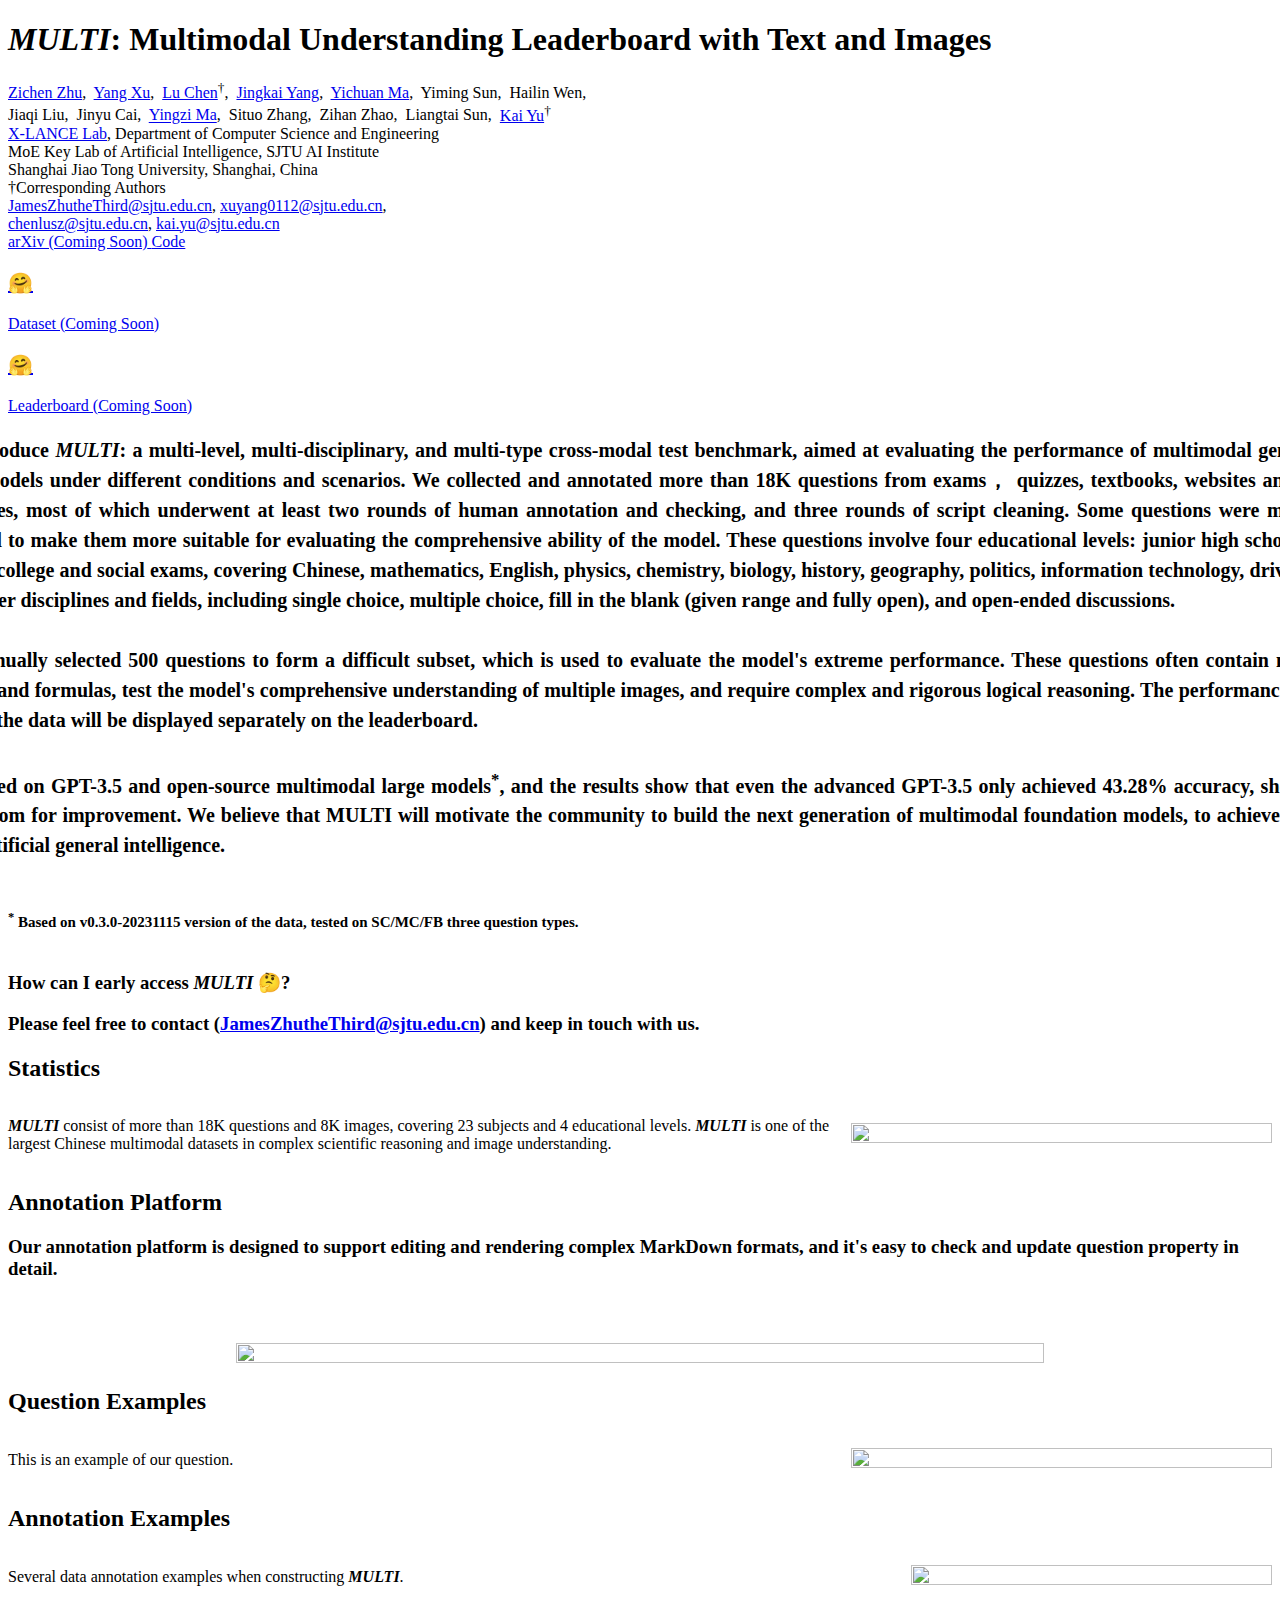
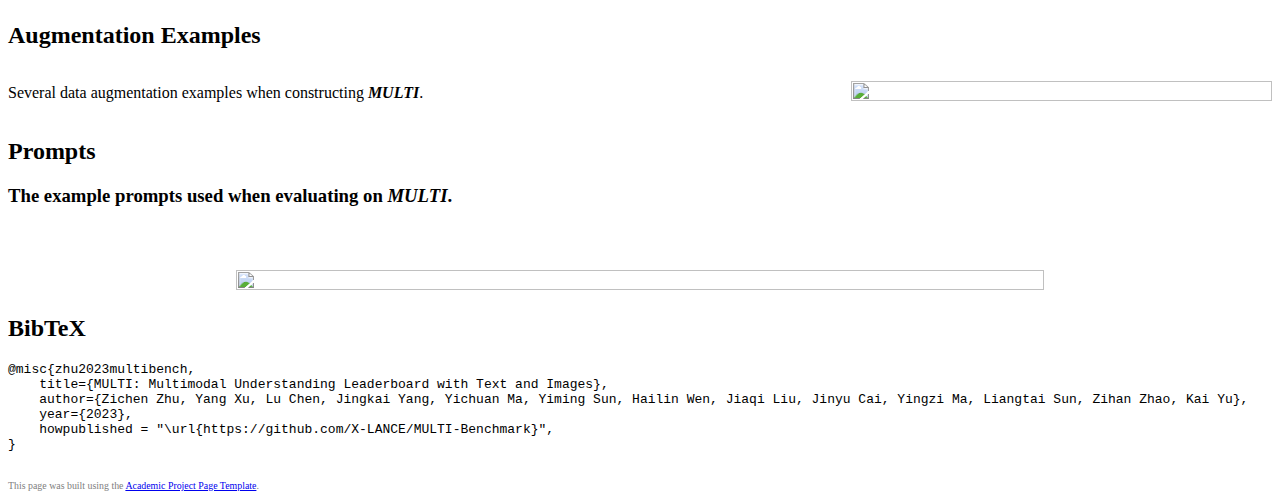
==== docs/index.html @ 5ebcb33d "fix: add table js" ====
<!DOCTYPE html>
<html>

<head>
    <meta charset="utf-8">
    <!-- Meta tags for social media banners, these should be filled in appropriatly as they are your "business card" -->
    <!-- Replace the content tag with appropriate information -->
    <meta name="description" content="DESCRIPTION META TAG">
    <meta property="og:title" content="MULTI-Benchmark" />
    <meta property="og:description" content="MULTI: Multimodal Understanding Leaderboard with Text and Images" />
    <meta property="og:url" content="URL OF THE WEBSITE" />
    <!-- Path to banner image, should be in the path listed below. Optimal dimenssions are 1200X630-->
    <meta property="og:image" content="static/image/your_banner_image.png" />
    <meta property="og:image:width" content="1200" />
    <meta property="og:image:height" content="630" />


    <meta name="twitter:title" content="MULTI-Benchmark">
    <meta name="twitter:description" content="MULTI: Multimodal Understanding Leaderboard with Text and Images">
    <!-- Path to banner image, should be in the path listed below. Optimal dimenssions are 1200X600-->
    <meta name="twitter:image" content="static/images/your_twitter_banner_image.png">
    <meta name="twitter:card" content="summary_large_image">
    <!-- Keywords for your paper to be indexed by-->
    <meta name="keywords" content="KEYWORDS SHOULD BE PLACED HERE">
    <meta name="viewport" content="width=device-width, initial-scale=1">


    <title>MULTI-Benchmark</title>
    <link rel="icon" type="image/x-icon" href="static/images/favicon.ico">
    <link href="https://fonts.googleapis.com/css?family=Google+Sans|Noto+Sans|Castoro" rel="stylesheet">

    <link rel="stylesheet" href="static/css/bulma.min.css">
    <link rel="stylesheet" href="static/css/bulma-carousel.min.css">
    <link rel="stylesheet" href="static/css/bulma-slider.min.css">
    <link rel="stylesheet" href="static/css/fontawesome.all.min.css">
    <link rel="stylesheet" href="https://cdn.jsdelivr.net/gh/jpswalsh/academicons@1/css/academicons.min.css">
    <link rel="stylesheet" href="static/css/index.css">

    <script src="https://ajax.googleapis.com/ajax/libs/jquery/3.5.1/jquery.min.js"></script>
    <script src="https://documentcloud.adobe.com/view-sdk/main.js"></script>
    <script defer src="static/js/fontawesome.all.min.js"></script>
    <script src="static/js/bulma-carousel.min.js"></script>
    <script src="static/js/bulma-slider.min.js"></script>
    <script src="static/js/sort-table.js" defer></script>
    <script src="static/js/index.js"></script>
</head>

<body>

    <!--<link rel="stylesheet" href="https://cdnjs.cloudflare.com/ajax/libs/font-awesome/6.3.0/css/all.min.css">-->

    <section class="hero">
        <div class="hero-body">
            <div class="container is-max-desktop">
                <div class="columns is-centered">
                    <div class="column has-text-centered">
                        <h1 class="title is-1 publication-title"><i><b>MULTI</b></i>: Multimodal Understanding
                            Leaderboard with Text and Images</h1>
                        <div class="is-size-5 publication-authors">
                            <!-- Paper authors -->
                            <!-- Paper authors -->
                            <span class="author-block">
                                <a href="https://github.com/JamesZhutheThird" target="_blank">Zichen
                                    Zhu</a>,&nbsp;</span>
                            <span class="author-block">
                                <a href="https://github.com/void-b583x2-NULL" target="_blank">Yang Xu</a>,&nbsp;</span>
                            <span class="author-block">
                                <a href="https://coai-sjtu.github.io" target="_blank">Lu
                                    Chen</a><sup>†</sup>,&nbsp;</span>
                            <span class="author-block">
                                <a href="https://github.com/Ethereal-O" target="_blank">Jingkai Yang</a>,&nbsp;</span>
                            <span class="author-block">
                                <a href="https://github.com/Entarochuan" target="_blank">Yichuan Ma</a>,&nbsp;</span>
                            <span class="author-block">
                                Yiming Sun,&nbsp;</span>
                            <span class="author-block">
                                Hailin Wen,&nbsp;</span><br>
                            <span class="author-block">
                                Jiaqi Liu,&nbsp;</span>
                            <span class="author-block">
                                Jinyu Cai,&nbsp;</span>
                            <span class="author-block">
                                <a href="https://gray311.github.io" target="_blank">Yingzi Ma</a>,&nbsp;</span>
                            <span class="author-block">
                                Situo Zhang,&nbsp;</span>
                            <span class="author-block">
                                Zihan Zhao,&nbsp;</span>
                            <span class="author-block">
                                Liangtai Sun,&nbsp;</span>
                            <span class="author-block">
                                <a href="https://cs.sjtu.edu.cn/PeopleDetail.aspx?id=76" target="_blank">Kai
                                    Yu</a><sup>†</sup>&nbsp;</span>
                        </div>

                        <div class="is-size-5 publication-authors">
                            <span class="author-block"><a href="https://X-LANCE.sjtu.edu.cn" target="_blank">X-LANCE
                                    Lab</a>, Department of Computer Science and Engineering&nbsp;&nbsp;<br> MoE Key Lab
                                of Artificial Intelligence, SJTU AI Institute <br> Shanghai Jiao Tong University,
                                Shanghai, China </span></br>
                            <span class="author-block">†Corresponding Authors</span><br>
                            <span class="author-block"><a
                                    href="mailto:JamesZhutheThird@sjtu.edu.cn">JamesZhutheThird@sjtu.edu.cn</a>,</span>
                            <span class="author-block"><a
                                    href="mailto:xuyang0112@sjtu.edu.cn">xuyang0112@sjtu.edu.cn</a>,</span></br>
                            <span class="author-block"><a
                                    href="mailto:chenlusz@sjtu.edu.cn">chenlusz@sjtu.edu.cn</a>,</span>
                            <span class="author-block"><a href="mailto:kai.yu@sjtu.edu.cn">kai.yu@sjtu.edu.cn</a></span>

                        </div>


                        <!-- ArXiv abstract Link -->
                        <span class="link-block">
                            <a href="https://OpenDFM.github.io/MULTI-Benchmark/" target="_blank"
                                class="external-link button is-normal is-rounded">
                                <span class="icon">
                                    <i class="ai ai-arxiv"></i>
                                </span>
                                <span>arXiv (Coming Soon)</span>
                            </a>
                        </span>

                        <!-- Github link -->
                        <span class="link-block">
                            <a href="https://github.com/OpenDFM/MULTI-Benchmark" target="_blank"
                                class="external-link button is-normal is-rounded is-dark">
                                <span class="icon">
                                    <i class="fab fa-github"></i>
                                </span>
                                <span>Code</span>
                            </a>
                        </span>


                        <!-- HuggingFace Link -->
                        <span class="link-block">
                            <a href="https://OpenDFM.github.io/MULTI-Benchmark/" target="_blank"
                                class="external-link button is-normal is-rounded">
                                <span class="icon">
                                    <p style="font-size:20px">&#x1F917;</p>
                                </span>
                                <span>Dataset (Coming Soon)</span>
                            </a>
                        </span>

                        <!-- HuggingFace Link -->
                        <span class="link-block">
                            <a href="https://OpenDFM.github.io/MULTI-Benchmark/" target="_blank"
                                class="external-link button is-normal is-rounded">
                                <span class="icon">
                                    <p style="font-size:20px">&#x1F917;</p>
                                </span>
                                <span>Leaderboard (Coming Soon)</span>
                            </a>
                        </span>


                    </div>
                </div>
            </div>
        </div>
        </div>
        </div>
    </section>

    <!-- Paper abstract -->
    <section class="section hero is-small is-light">
        <div class="container is-max-desktop">
            <!--    <div class="columns is-centered has-text-centered">-->
            <!--      <div class="publication-flipped">-->
            <!--        <div class="content has-text-justified">-->
            <!--&lt;!&ndash;            <p style="text-align:center;">&ndash;&gt;-->
            <!--&lt;!&ndash;               <img src="static/images/1_fig1.png"  style="width: 80%; height: 80%"/>&ndash;&gt;-->
            <!--&lt;!&ndash;               <br>&ndash;&gt;-->
            <!--&lt;!&ndash;            </p>&ndash;&gt;-->

            <!--        </div>-->

            <!--      </div>-->
            <!--    </div>-->
            <h3 class="subtitle is-size-3-tablet has-text-left pb-">
                <p
                    style="text-align:justify; line-height:150%; margin-left: -75px; margin-right: -75px; font-size: 20px">
                    We introduce <i><b>MULTI</b></i>: a multi-level, multi-disciplinary, and multi-type cross-modal test
                    benchmark, aimed at
                    evaluating the performance of multimodal generative large models under different conditions and
                    scenarios. We collected and annotated more than 18K questions from exams， quizzes, textbooks,
                    websites and other resources, most
                    of which underwent at least two rounds of human annotation and checking, and three rounds of script
                    cleaning. Some questions were manually adapted to make them more suitable for evaluating the
                    comprehensive ability of the
                    model. These questions involve four educational levels: junior high school, high school, college and
                    social exams, covering Chinese, mathematics, English, physics, chemistry, biology, history,
                    geography, politics,
                    information technology, driving test and other disciplines and fields, including single choice,
                    multiple choice, fill in the blank (given range and fully open), and open-ended discussions.
                    <br><br>We manually selected 500 questions to form a difficult subset, which is used to evaluate the
                    model's extreme performance. These questions often contain multiple images and formulas, test the
                    model's comprehensive
                    understanding of multiple images, and require complex and rigorous logical reasoning. The
                    performance of this part of the data will be displayed separately on the leaderboard.
                    <br><br>We tested on GPT-3.5 and open-source multimodal large models<sup>*</sup>, and the results
                    show that even the advanced GPT-3.5 only achieved 43.28% accuracy, showing a huge room for
                    improvement. We believe that MULTI
                    will motivate the community to build the next generation of multimodal foundation models, to achieve
                    expert-level artificial general intelligence.
                    <br><br>
                <p style="font-size:15px"><sup>*</sup> Based on v0.3.0-20231115 version of the data, tested on SC/MC/FB
                    three question types.</p>
        </div>
        <h3>
    </section>

    <!-- Paper abstract -->
    <section class="section hero is-small">
        <div class="container is-max-desktop">
            <div class="columns is-centered has-text-centered">
                <div class="publication-flipped">
                    <div class="content has-text-justified">
                        <h3 class="subtitle is-size-3-tablet has-text-left pb-5">
                            <p>
                                <br>
                                How can I early access <i><b>MULTI</b></i> 🤔?<br>
                            </p>
                        </h3>
                        <h3 class="subtitle is-size-4-tablet has-text-left pb-5">
                            <p>
                                Please feel free to contact (<a
                                    href="mailto:JamesZhutheThird@sjtu.edu.cn">JamesZhutheThird@sjtu.edu.cn</a>) and
                                keep in touch with us.
                            </p>
                        </h3>
                    </div>
                </div>
            </div>
        </div>
    </section>


    <!-- Image carousel -->
    <section class="hero is-small">
        <div class="hero-body">
            <div class="container">
                <div id="results-carousel" class="carousel results-carousel">

                    <div class="item">
                        <h2
                            class="subtitle is-size-3-tablet has-text-weight-bold has-text-centered has-background-info-light mr-0 pt-3 pb-3">
                            Statistics </h2>
                        <div class="subtitle is-size-4-tablet pr-4 pl-4 pt-3 pb-3">
                            <div style="display: flex; align-items: center;">
                                <div style="flex: 2;">
                                    <p>
                                        <i><b>MULTI</b></i> consist of more than 18K questions and 8K images, covering
                                        23 subjects and 4 educational levels. <i><b>MULTI</b></i> is one of the largest
                                        Chinese multimodal datasets in complex
                                        scientific reasoning and image understanding.
                                    </p>
                                </div>
                                <div style="flex: 1;"><img src="static/images/overview.png"
                                        style="width: 100%; height: 100%" /></div>
                            </div>
                        </div>
                    </div>

                    <div class="item">
                        <h2
                            class="subtitle is-size-3-tablet has-text-weight-bold has-text-centered has-background-info-light mr-0 pt-3 pb-3">
                            Annotation Platform
                        </h2>
                        <h3 class="subtitle is-size-4-tablet has-text-left pr-4 pl-4 pt-3 pb-3">
                            <p>
                                Our annotation platform is designed to support editing and rendering complex MarkDown
                                formats, and it's easy to check and update question property in detail.
                            </p>
                            <p style="text-align:center;">
                                <br><br>
                                <img src="static/images/platform.png" style="width: 80%; height: 100%" />
                            </p>
                        </h3>
                    </div>

                    <!--                <div class="item"><h2 class="subtitle is-size-3-tablet has-text-weight-bold has-text-centered has-background-info-light mr-0 pt-3 pb-3"> Annotation Platform </h2>-->
                    <!--                    <div class="subtitle is-size-4-tablet pr-4 pl-4 pt-3 pb-3">-->
                    <!--                        <div style="display: flex; align-items: center;">-->
                    <!--                            <div style="flex: 2;">-->
                    <!--                                <p>-->
                    <!--                                    Our annotation platform is designed to support editing and rendering complex markdown formats, and it's easy to check and update question property in detail.-->
                    <!--                                </p>-->
                    <!--                            </div>-->
                    <!--                            <div style="flex: 1;"><img src="static/images/platform.png" style="width: 100%; height: 100%"/></div>-->
                    <!--                        </div>-->
                    <!--                    </div>-->
                    <!--                </div>-->

                    <div class="item">
                        <h2
                            class="subtitle is-size-3-tablet has-text-weight-bold has-text-centered has-background-info-light mr-0 pt-3 pb-3">
                            Question Examples </h2>
                        <div class="subtitle is-size-4-tablet pr-4 pl-4 pt-3 pb-3">
                            <div style="display: flex; align-items: center;">
                                <div style="flex: 2;">
                                    <p>
                                        This is an example of our question.
                                    </p>
                                </div>
                                <div style="flex: 1;"><img src="static/images/case_study.png"
                                        style="width: 100%; height: 70%" /></div>
                            </div>
                        </div>
                    </div>

                    <div class="item">
                        <h2
                            class="subtitle is-size-3-tablet has-text-weight-bold has-text-centered has-background-info-light mr-0 pt-3 pb-3">
                            Annotation Examples </h2>
                        <div class="subtitle is-size-4-tablet pr-4 pl-4 pt-3 pb-3">
                            <div style="display: flex; align-items: center;">
                                <div style="flex: 2.5;">
                                    <p>
                                        Several data annotation examples when constructing <i><b>MULTI</b></i>.
                                    </p>
                                </div>
                                <div style="flex: 1;"><img src="static/images/data_anno.png"
                                        style="width: 100%; height: 30%" /></div>
                            </div>
                        </div>
                    </div>

                    <div class="item">
                        <h2
                            class="subtitle is-size-3-tablet has-text-weight-bold has-text-centered has-background-info-light mr-0 pt-3 pb-3">
                            Augmentation Examples </h2>
                        <div class="subtitle is-size-4-tablet pr-4 pl-4 pt-3 pb-3">
                            <div style="display: flex; align-items: center;">
                                <div style="flex: 2;">
                                    <p>
                                        Several data augmentation examples when constructing <i><b>MULTI</b></i>.
                                    </p>
                                </div>
                                <div style="flex: 1;"><img src="static/images/data_aug.png"
                                        style="width: 100%; height: 50%" /></div>
                            </div>
                        </div>
                    </div>


                    <div class="item">
                        <h2
                            class="subtitle is-size-3-tablet has-text-weight-bold has-text-centered has-background-info-light mr-0 pt-3 pb-3">
                            Prompts
                        </h2>
                        <h3 class="subtitle is-size-4-tablet has-text-left pr-4 pl-4 pt-3 pb-3">
                            <p>
                                The example prompts used when evaluating on <i><b>MULTI</b></i>.
                            </p>
                            <p style="text-align:center;">
                                <br><br>
                                <img src="static/images/case_study_wide.png" style="width: 80%; height: 100%" />
                            </p>
                        </h3>
                    </div>

                    <!-- <div class="item">
                        <h2
                            class="subtitle is-size-3-tablet has-text-weight-bold has-text-centered has-background-info-light mr-0 pt-3 pb-3">
                            Prompts
                        </h2>
                        <h3 class="subtitle is-size-4-tablet has-text-left pr-4 pl-4 pt-3 pb-3">
                            <p>
                                The example prompts used when evaluating on <i><b>MULTI</b></i>.
                            </p>
                            <p style="text-align:center;">
                                <br><br>
                                <iframe src="static/images/pdf-images/data_anno.pdf" style="width: 80%; height: 100%" />
                            </p>
                        </h3>
                    </div> -->

                </div>
            </div>
        </div>
    </section>
    <!-- End image carousel -->

    <!--&lt;!&ndash; Start explorer embedding &ndash;&gt;-->
    <!--<section class="hero is-small is-light">-->
    <!--  <div class="hero-body">-->
    <!--    <div class="container">-->
    <!--      &lt;!&ndash; Paper video. &ndash;&gt;-->
    <!--       <h3 class="subtitle is-size-1-tablet has-text-weight-bold has-text-centered pr-4 pl-4 pt-3 pb-3">-->
    <!--            Dataset Viewer-->
    <!--        </h3>-->
    <!--      <div class="columns is-centered has-text-centered">-->
    <!--          <div class="publication-video">-->
    <!--            &lt;!&ndash; <gradio-app src="https://nlphuji-whoops-dataset-viewer.hf.space"></gradio-app> &ndash;&gt;-->
    <!--            <gradio-app src="https://mlfoundations-visit-bench-dataset-viewer.hf.space"></gradio-app>-->
    <!--          </div>-->
    <!--        </div>-->
    <!--      </div>-->
    <!--    </div>-->
    <!--</section>-->
    <!--&lt;!&ndash; End explorer embedding &ndash;&gt;-->


    <!--&lt;!&ndash; Start explorer embedding &ndash;&gt;-->
    <!--<script type="module" src="https://gradio.s3-us-west-2.amazonaws.com/3.35.2/gradio.js"></script>-->
    <!--<section class="hero is-small">-->
    <!--  <div class="hero-body">-->
    <!--    <div class="container">-->
    <!--      &lt;!&ndash; Paper video. &ndash;&gt;-->
    <!--        <h3 class="subtitle is-size-1-tablet has-text-weight-bold has-text-centered pr-4 pl-4 pt-3 pb-3">-->
    <!--            Leaderboard-->
    <!--        </h3>-->
    <!--        <h3 class="subtitle is-size-5-tablet has-text-weight-bold">-->
    <!--            To submit your results to the leaderboard, please add a "predictions" column to <a href="https://huggingface.co/datasets/mlfoundations/VisIT-Bench/blob/main/visit_bench_single_image.csv">this csv</a>, and send to <a href="mailto:yonatanbitton1@gmail.com">this mail</a>.-->
    <!--        </h3>-->
    <!--      <div class="columns is-centered has-text-centered">-->
    <!--          <div class="publication-video">-->
    <!--            &lt;!&ndash; <gradio-app src="https://mkshing-jp-llm-leaderboard.hf.space"></gradio-app> &ndash;&gt;-->
    <!--            <gradio-app src="https://mlfoundations-visit-bench-leaderboard.hf.space"></gradio-app>-->
    <!--          </div>-->
    <!--        </div>-->
    <!--      </div>-->
    <!--    </div>-->
    <!--</section>-->
    <!--&lt;!&ndash; End explorer embedding &ndash;&gt;-->

    <!--<script type="module" src="https://gradio.s3-us-west-2.amazonaws.com/3.16.2/gradio.js"></script>-->
    <!-- Youtube video -->
    <!--<section class="hero is-small is-light">-->
    <!--  <div class="hero-body">-->
    <!--    <div class="container">-->
    <!--      &lt;!&ndash; Paper video. &ndash;&gt;-->
    <!--      <div class="columns is-centered has-text-centered">-->
    <!--          <div class="publication-video">-->
    <!--          <h3 class="subtitle is-size-4-tablet has-text-left">-->
    <!--               <p>-->
    <!--                   q2d's auto-generated dialogs enable query generation models to adapt and improve for specific dialog styles, creating labeled datasets for training and evaluation.-->
    <!--                   <br>T5 model predictions above/below the line show the impact of fine-tuning on MuSiQue dialogs.-->
    <!--               </p>-->
    <!--               <p style="text-align:center;">-->
    <!--                   <br><br>-->
    <!--                   <img src="static/images/q2d_5.png"  style="width: 60%; height: 60%"/>-->
    <!--               </p>-->
    <!--         </h3>-->
    <!--          </div>-->
    <!--        </div>-->

    <!--      </div>-->
    <!--    </div>-->
    <!--</section>-->
    <!-- End youtube video-->

    <!-- Youtube video -->
    <!--<section class="hero is-small">-->
    <!--  <div class="hero-body">-->
    <!--    <div class="container">-->
    <!--      <h3 class="subtitle is-size-4-tablet has-background-info-light has-text-left pr-4 pl-4 pt-3 pb-3">-->
    <!--      We collect <i>normal</i> (synthetic, not weird) and <i>natural</i> (non-synthetic, not weird) images to investigate the main challenge in WHOOPS!. BLIP2 model performs well on <i>non-weird</i> cases but struggles on weird ones, indicating that weirdness is the primary challenge, not synthesis.-->
    <!--      </h3>-->
    <!--      <div class="columns is-centered has-text-centered">-->
    <!--          <div class="publication-video">-->
    <!--            <iframe src="https://nlphuji-wmtis-explorer-identify.hf.space" frameborder="0" width="850" height="450"></iframe>-->
    <!--          </div>-->
    <!--        </div>-->
    <!--      </div>-->
    <!--    </div>-->
    <!--</section>-->


    <!-- Paper poster -->
    <!--<section class="hero is-small is-light">-->
    <!--  <div class="hero-body">-->
    <!--    <div class="container">-->
    <!--      <h2 class="title">Paper</h2>-->
    <!--      <iframe  src="static/pdfs/WHOOPS_paper.pdf" width="100%" height="550">-->
    <!--          </iframe>-->
    <!--        -->
    <!--      </div>-->
    <!--    </div>-->
    <!--  </section>-->
    <!--End paper poster -->

    <!--BibTex citation -->
    <section class="section" id="BibTeX">
        <div class="container is-max-desktop content">
            <h2 class="title">BibTeX</h2>
            <pre><code>@misc{zhu2023multibench,
    title={MULTI: Multimodal Understanding Leaderboard with Text and Images},
    author={Zichen Zhu, Yang Xu, Lu Chen, Jingkai Yang, Yichuan Ma, Yiming Sun, Hailin Wen, Jiaqi Liu, Jinyu Cai, Yingzi Ma, Liangtai Sun, Zihan Zhao, Kai Yu},
    year={2023},
    howpublished = "\url{https://github.com/X-LANCE/MULTI-Benchmark}",
}</code>
    </div>
</section>

<!-- <div class="columns is-centered m-6">
    <div class="column is-full has-text-centered content">
      <h2 class="title is-3" id="leaderboard">Leaderboard</h2>
      <div class="content">
        <table id="table1" class="js-sort-table">
            <tr>
            <td class="js-sort-number"><strong>Reset</strong></td>
            <td class="js-sort-number"><strong>Test Overall</strong></td>
            <td class="js-sort-number"><strong>Validation Overall</strong></td>
            <td class="js-sort-number"><strong>Art & Design</strong></td>
            <td class="js-sort-number"><strong>Business</strong></td>
            <td class="js-sort-number"><strong>Science</strong></td>
            <td class="js-sort-number"><strong>Health & Medicine</strong></td>
            <td class="js-sort-number"><strong>Human & Social Sci.</strong></td>
            <td class="js-sort-number"><strong>Tech & Eng.</strong></td>
            </tr>
            <tr style="background-color: #def9cb;">
                <td style="text-align: left;">
                    <b> GPT-4V </b>
                </td>
                <td> <b>43.7</b> </td>
                <td> <b>42.5</b> </td>
                
                <td> 61.0 </td>
                <td> <b>36.3</b> </td>
                <td> <b>40.9</b> </td>
                <td> <b>46.8</b> </td>
                <td> <b>44.2</b> </td>
                <td> <b>41.5</b> </td>
            </tr>
            <tr style="background-color: #def9cb;">
                <td style="text-align: left;">
                        <b>Qwen-VL-Plus </b>
                </td>
                <td> 36.8 </td>
                <td> 39.5 </td>
                
                <td> 61.5 </td>
                <td> 23.2 </td>
                <td> 32.8 </td>
                <td> 40.5 </td>
                <td> 43.4 </td>
                <td> 33.3 </td>
            </tr>
        </table>
    </div>
  </div>
</div> -->

<!--End BibTex citation -->

<!--      eprint={2308.06595},-->
<!--      archivePrefix={arXiv},-->
<!--      primaryClass={cs.CL}-->
<footer class="footer">
    <div class="container">
        <div class="columns is-centered">
            <div class="column is-8">
                <div class="content">

                    <p style="color:gray;font-size:9.9px;">
                        This page was built using the <a href="https://github.com/eliahuhorwitz/Academic-project-page-template" target="_blank">Academic Project Page Template</a>.
                    </p>
                </div>
            </div>
        </div>
    </div>
</footer>

<!-- Statcounter tracking code -->

<!-- You can add a tracker to track page visits by creating an account at statcounter.com -->

<!-- End of Statcounter Code -->
</body>
</html>
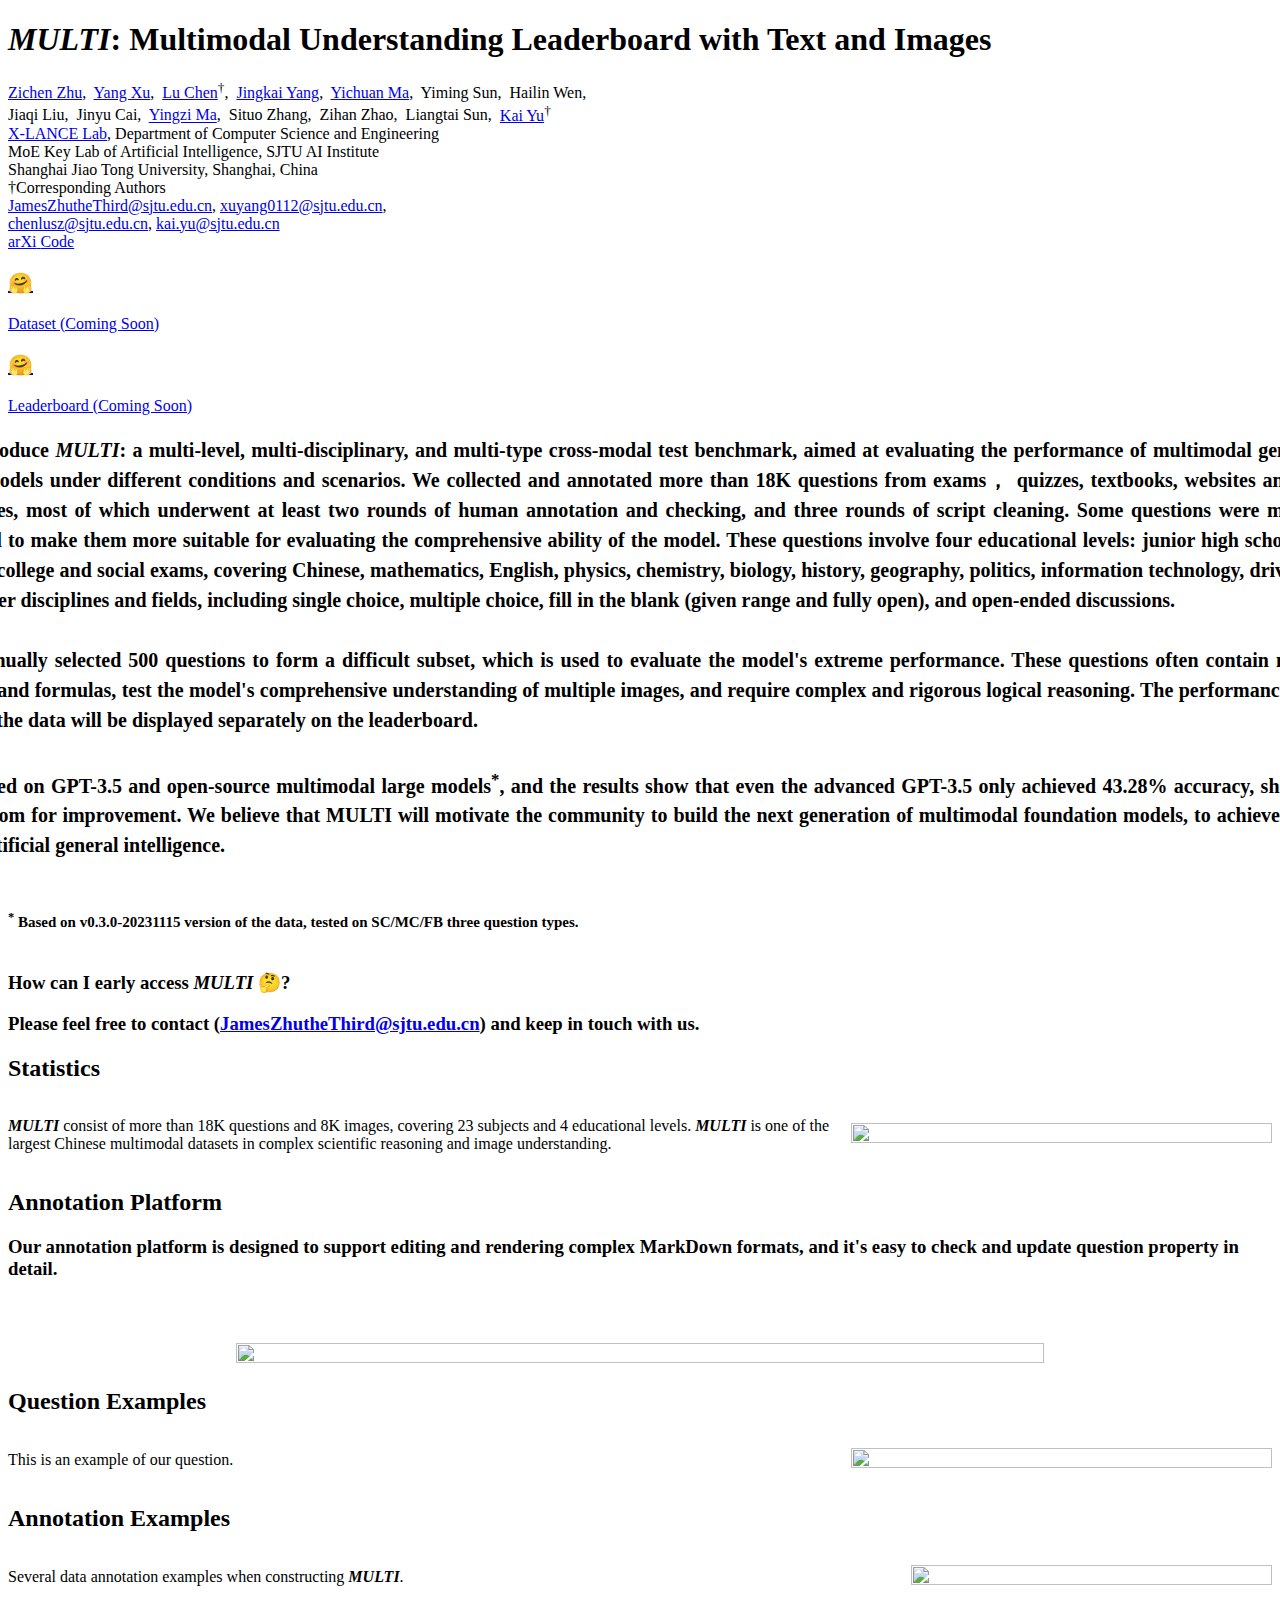
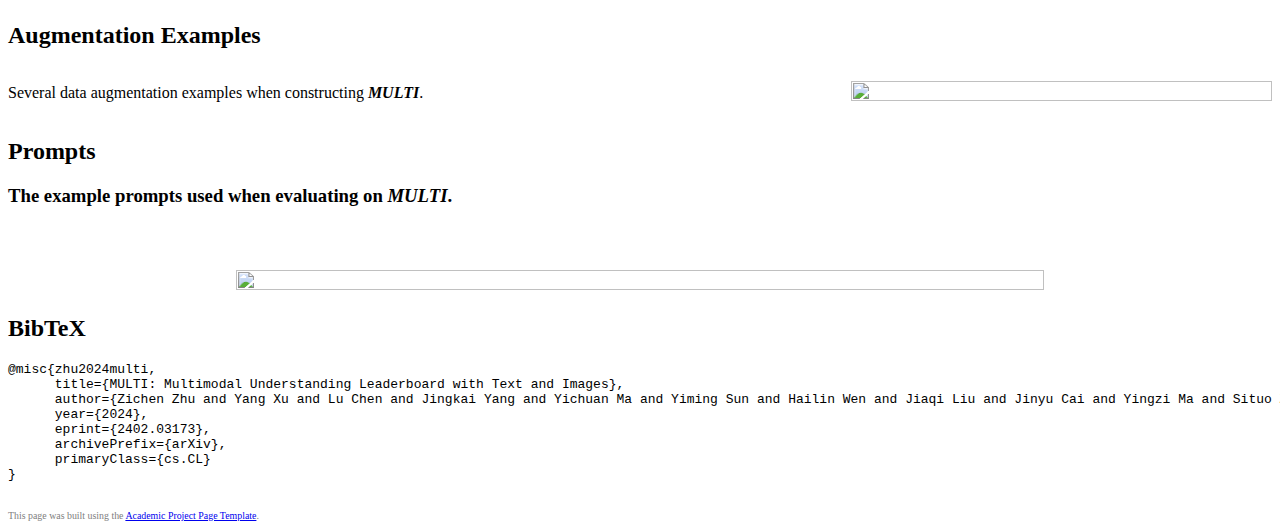
==== commit a7a3942a: "update arxiv link" ====
--- a/docs/index.html
+++ b/docs/index.html
@@ -1,18 +1,17 @@
 <!DOCTYPE html>
 <html>
-
 <head>
     <meta charset="utf-8">
     <!-- Meta tags for social media banners, these should be filled in appropriatly as they are your "business card" -->
     <!-- Replace the content tag with appropriate information -->
     <meta name="description" content="DESCRIPTION META TAG">
-    <meta property="og:title" content="MULTI-Benchmark" />
-    <meta property="og:description" content="MULTI: Multimodal Understanding Leaderboard with Text and Images" />
-    <meta property="og:url" content="URL OF THE WEBSITE" />
+    <meta property="og:title" content="MULTI-Benchmark"/>
+    <meta property="og:description" content="MULTI: Multimodal Understanding Leaderboard with Text and Images"/>
+    <meta property="og:url" content="URL OF THE WEBSITE"/>
     <!-- Path to banner image, should be in the path listed below. Optimal dimenssions are 1200X630-->
-    <meta property="og:image" content="static/image/your_banner_image.png" />
-    <meta property="og:image:width" content="1200" />
-    <meta property="og:image:height" content="630" />
+    <meta property="og:image" content="static/image/your_banner_image.png"/>
+    <meta property="og:image:width" content="1200"/>
+    <meta property="og:image:height" content="630"/>
 
 
     <meta name="twitter:title" content="MULTI-Benchmark">
@@ -27,13 +26,15 @@
 
     <title>MULTI-Benchmark</title>
     <link rel="icon" type="image/x-icon" href="static/images/favicon.ico">
-    <link href="https://fonts.googleapis.com/css?family=Google+Sans|Noto+Sans|Castoro" rel="stylesheet">
+    <link href="https://fonts.googleapis.com/css?family=Google+Sans|Noto+Sans|Castoro"
+          rel="stylesheet">
 
     <link rel="stylesheet" href="static/css/bulma.min.css">
     <link rel="stylesheet" href="static/css/bulma-carousel.min.css">
     <link rel="stylesheet" href="static/css/bulma-slider.min.css">
     <link rel="stylesheet" href="static/css/fontawesome.all.min.css">
-    <link rel="stylesheet" href="https://cdn.jsdelivr.net/gh/jpswalsh/academicons@1/css/academicons.min.css">
+    <link rel="stylesheet"
+          href="https://cdn.jsdelivr.net/gh/jpswalsh/academicons@1/css/academicons.min.css">
     <link rel="stylesheet" href="static/css/index.css">
 
     <script src="https://ajax.googleapis.com/ajax/libs/jquery/3.5.1/jquery.min.js"></script>
@@ -41,509 +42,389 @@
     <script defer src="static/js/fontawesome.all.min.js"></script>
     <script src="static/js/bulma-carousel.min.js"></script>
     <script src="static/js/bulma-slider.min.js"></script>
-    <script src="static/js/sort-table.js" defer></script>
     <script src="static/js/index.js"></script>
 </head>
-
 <body>
 
-    <!--<link rel="stylesheet" href="https://cdnjs.cloudflare.com/ajax/libs/font-awesome/6.3.0/css/all.min.css">-->
-
-    <section class="hero">
-        <div class="hero-body">
-            <div class="container is-max-desktop">
-                <div class="columns is-centered">
-                    <div class="column has-text-centered">
-                        <h1 class="title is-1 publication-title"><i><b>MULTI</b></i>: Multimodal Understanding
-                            Leaderboard with Text and Images</h1>
-                        <div class="is-size-5 publication-authors">
-                            <!-- Paper authors -->
-                            <!-- Paper authors -->
-                            <span class="author-block">
-                                <a href="https://github.com/JamesZhutheThird" target="_blank">Zichen
-                                    Zhu</a>,&nbsp;</span>
-                            <span class="author-block">
-                                <a href="https://github.com/void-b583x2-NULL" target="_blank">Yang Xu</a>,&nbsp;</span>
-                            <span class="author-block">
-                                <a href="https://coai-sjtu.github.io" target="_blank">Lu
-                                    Chen</a><sup>†</sup>,&nbsp;</span>
-                            <span class="author-block">
-                                <a href="https://github.com/Ethereal-O" target="_blank">Jingkai Yang</a>,&nbsp;</span>
-                            <span class="author-block">
-                                <a href="https://github.com/Entarochuan" target="_blank">Yichuan Ma</a>,&nbsp;</span>
-                            <span class="author-block">
-                                Yiming Sun,&nbsp;</span>
-                            <span class="author-block">
-                                Hailin Wen,&nbsp;</span><br>
-                            <span class="author-block">
-                                Jiaqi Liu,&nbsp;</span>
-                            <span class="author-block">
-                                Jinyu Cai,&nbsp;</span>
-                            <span class="author-block">
-                                <a href="https://gray311.github.io" target="_blank">Yingzi Ma</a>,&nbsp;</span>
-                            <span class="author-block">
-                                Situo Zhang,&nbsp;</span>
-                            <span class="author-block">
-                                Zihan Zhao,&nbsp;</span>
-                            <span class="author-block">
-                                Liangtai Sun,&nbsp;</span>
-                            <span class="author-block">
-                                <a href="https://cs.sjtu.edu.cn/PeopleDetail.aspx?id=76" target="_blank">Kai
-                                    Yu</a><sup>†</sup>&nbsp;</span>
-                        </div>
-
-                        <div class="is-size-5 publication-authors">
-                            <span class="author-block"><a href="https://X-LANCE.sjtu.edu.cn" target="_blank">X-LANCE
-                                    Lab</a>, Department of Computer Science and Engineering&nbsp;&nbsp;<br> MoE Key Lab
-                                of Artificial Intelligence, SJTU AI Institute <br> Shanghai Jiao Tong University,
-                                Shanghai, China </span></br>
-                            <span class="author-block">†Corresponding Authors</span><br>
-                            <span class="author-block"><a
-                                    href="mailto:JamesZhutheThird@sjtu.edu.cn">JamesZhutheThird@sjtu.edu.cn</a>,</span>
-                            <span class="author-block"><a
-                                    href="mailto:xuyang0112@sjtu.edu.cn">xuyang0112@sjtu.edu.cn</a>,</span></br>
-                            <span class="author-block"><a
-                                    href="mailto:chenlusz@sjtu.edu.cn">chenlusz@sjtu.edu.cn</a>,</span>
-                            <span class="author-block"><a href="mailto:kai.yu@sjtu.edu.cn">kai.yu@sjtu.edu.cn</a></span>
-
-                        </div>
-
-
-                        <!-- ArXiv abstract Link -->
-                        <span class="link-block">
-                            <a href="https://OpenDFM.github.io/MULTI-Benchmark/" target="_blank"
-                                class="external-link button is-normal is-rounded">
-                                <span class="icon">
-                                    <i class="ai ai-arxiv"></i>
-                                </span>
-                                <span>arXiv (Coming Soon)</span>
-                            </a>
-                        </span>
-
-                        <!-- Github link -->
-                        <span class="link-block">
-                            <a href="https://github.com/OpenDFM/MULTI-Benchmark" target="_blank"
-                                class="external-link button is-normal is-rounded is-dark">
-                                <span class="icon">
-                                    <i class="fab fa-github"></i>
-                                </span>
-                                <span>Code</span>
-                            </a>
-                        </span>
-
-
-                        <!-- HuggingFace Link -->
-                        <span class="link-block">
-                            <a href="https://OpenDFM.github.io/MULTI-Benchmark/" target="_blank"
-                                class="external-link button is-normal is-rounded">
-                                <span class="icon">
-                                    <p style="font-size:20px">&#x1F917;</p>
-                                </span>
-                                <span>Dataset (Coming Soon)</span>
-                            </a>
-                        </span>
-
-                        <!-- HuggingFace Link -->
-                        <span class="link-block">
-                            <a href="https://OpenDFM.github.io/MULTI-Benchmark/" target="_blank"
-                                class="external-link button is-normal is-rounded">
-                                <span class="icon">
-                                    <p style="font-size:20px">&#x1F917;</p>
-                                </span>
-                                <span>Leaderboard (Coming Soon)</span>
-                            </a>
-                        </span>
-
-
-                    </div>
+<!--<link rel="stylesheet" href="https://cdnjs.cloudflare.com/ajax/libs/font-awesome/6.3.0/css/all.min.css">-->
+
+<section class="hero">
+    <div class="hero-body">
+        <div class="container is-max-desktop">
+            <div class="columns is-centered">
+                <div class="column has-text-centered">
+                    <h1 class="title is-1 publication-title"><i><b>MULTI</b></i>: Multimodal Understanding Leaderboard with Text and Images</h1>
+                    <div class="is-size-5 publication-authors">
+                        <!-- Paper authors -->
+                        <!-- Paper authors -->
+                        <span class="author-block">
+                    <a href="https://github.com/JamesZhutheThird" target="_blank">Zichen Zhu</a>,&nbsp;</span>
+                        <span class="author-block">
+                  <a href="https://github.com/void-b583x2-NULL" target="_blank">Yang Xu</a>,&nbsp;</span>
+                        <span class="author-block">
+                  <a href="https://coai-sjtu.github.io" target="_blank">Lu Chen</a><sup>†</sup>,&nbsp;</span>
+                        <span class="author-block">
+                  <a href="https://github.com/Ethereal-O" target="_blank">Jingkai Yang</a>,&nbsp;</span>
+                        <span class="author-block">
+                  <a href="https://github.com/Entarochuan" target="_blank">Yichuan Ma</a>,&nbsp;</span>
+                        <span class="author-block">
+                  Yiming Sun,&nbsp;</span>
+                        <span class="author-block">
+                  Hailin Wen,&nbsp;</span><br>
+                        <span class="author-block">
+                  Jiaqi Liu,&nbsp;</span>
+                        <span class="author-block">
+                  Jinyu Cai,&nbsp;</span>
+                        <span class="author-block">
+                  <a href="https://gray311.github.io" target="_blank">Yingzi Ma</a>,&nbsp;</span>
+                        <span class="author-block">
+                  Situo Zhang,&nbsp;</span>
+                        <span class="author-block">
+                  Zihan Zhao,&nbsp;</span>
+                        <span class="author-block">
+                  Liangtai Sun,&nbsp;</span>
+                        <span class="author-block">
+                  <a href="https://cs.sjtu.edu.cn/PeopleDetail.aspx?id=76" target="_blank">Kai Yu</a><sup>†</sup>&nbsp;</span>
+                    </div>
+
+                    <div class="is-size-5 publication-authors">
+                        <span class="author-block"><a href="https://X-LANCE.sjtu.edu.cn" target="_blank">X-LANCE Lab</a>, Department of Computer Science and Engineering&nbsp;&nbsp;<br> MoE Key Lab of Artificial Intelligence, SJTU AI Institute <br> Shanghai Jiao Tong University, Shanghai, China </span></br>
+                        <span class="author-block">†Corresponding Authors</span><br>
+                        <span class="author-block"><a href="mailto:JamesZhutheThird@sjtu.edu.cn">JamesZhutheThird@sjtu.edu.cn</a>,</span>
+                        <span class="author-block"><a href="mailto:xuyang0112@sjtu.edu.cn">xuyang0112@sjtu.edu.cn</a>,</span></br>
+                        <span class="author-block"><a href="mailto:chenlusz@sjtu.edu.cn">chenlusz@sjtu.edu.cn</a>,</span>
+                        <span class="author-block"><a href="mailto:kai.yu@sjtu.edu.cn">kai.yu@sjtu.edu.cn</a></span>
+
+                    </div>
+
+
+                    <!-- ArXiv abstract Link -->
+                    <span class="link-block">
+                  <a href="https://arxiv.org/abs/2402.03173" target="_blank" class="external-link button is-normal is-rounded  is-dark">
+                  <span class="icon">
+                    <i class="ai ai-arxiv"></i>
+                  </span>
+                  <span>arXi</span>
+                </a>
+              </span>
+
+                    <!-- Github link -->
+                    <span class="link-block">
+                    <a href="https://github.com/OpenDFM/MULTI-Benchmark" target="_blank" class="external-link button is-normal is-rounded is-dark">
+                    <span class="icon">
+                      <i class="fab fa-github"></i>
+                    </span>
+                    <span>Code</span>
+                  </a>
+                </span>
+
+
+                    <!-- HuggingFace Link -->
+                    <span class="link-block">
+                  <a href="https://OpenDFM.github.io/MULTI-Benchmark/" target="_blank" class="external-link button is-normal is-rounded">
+                  <span class="icon">
+                    <p style="font-size:20px">&#x1F917;</p>
+                  </span>
+                  <span>Dataset (Coming Soon)</span>
+                </a>
+              </span>
+
+                    <!-- HuggingFace Link -->
+                    <span class="link-block">
+                  <a href="https://OpenDFM.github.io/MULTI-Benchmark/" target="_blank" class="external-link button is-normal is-rounded">
+                  <span class="icon">
+                    <p style="font-size:20px">&#x1F917;</p>
+                  </span>
+                  <span>Leaderboard (Coming Soon)</span>
+                </a>
+              </span>
+
+
                 </div>
             </div>
         </div>
-        </div>
-        </div>
-    </section>
-
-    <!-- Paper abstract -->
-    <section class="section hero is-small is-light">
-        <div class="container is-max-desktop">
-            <!--    <div class="columns is-centered has-text-centered">-->
-            <!--      <div class="publication-flipped">-->
-            <!--        <div class="content has-text-justified">-->
-            <!--&lt;!&ndash;            <p style="text-align:center;">&ndash;&gt;-->
-            <!--&lt;!&ndash;               <img src="static/images/1_fig1.png"  style="width: 80%; height: 80%"/>&ndash;&gt;-->
-            <!--&lt;!&ndash;               <br>&ndash;&gt;-->
-            <!--&lt;!&ndash;            </p>&ndash;&gt;-->
-
-            <!--        </div>-->
-
-            <!--      </div>-->
-            <!--    </div>-->
-            <h3 class="subtitle is-size-3-tablet has-text-left pb-">
-                <p
-                    style="text-align:justify; line-height:150%; margin-left: -75px; margin-right: -75px; font-size: 20px">
-                    We introduce <i><b>MULTI</b></i>: a multi-level, multi-disciplinary, and multi-type cross-modal test
-                    benchmark, aimed at
-                    evaluating the performance of multimodal generative large models under different conditions and
-                    scenarios. We collected and annotated more than 18K questions from exams， quizzes, textbooks,
-                    websites and other resources, most
-                    of which underwent at least two rounds of human annotation and checking, and three rounds of script
-                    cleaning. Some questions were manually adapted to make them more suitable for evaluating the
-                    comprehensive ability of the
-                    model. These questions involve four educational levels: junior high school, high school, college and
-                    social exams, covering Chinese, mathematics, English, physics, chemistry, biology, history,
-                    geography, politics,
-                    information technology, driving test and other disciplines and fields, including single choice,
-                    multiple choice, fill in the blank (given range and fully open), and open-ended discussions.
-                    <br><br>We manually selected 500 questions to form a difficult subset, which is used to evaluate the
-                    model's extreme performance. These questions often contain multiple images and formulas, test the
-                    model's comprehensive
-                    understanding of multiple images, and require complex and rigorous logical reasoning. The
-                    performance of this part of the data will be displayed separately on the leaderboard.
-                    <br><br>We tested on GPT-3.5 and open-source multimodal large models<sup>*</sup>, and the results
-                    show that even the advanced GPT-3.5 only achieved 43.28% accuracy, showing a huge room for
-                    improvement. We believe that MULTI
-                    will motivate the community to build the next generation of multimodal foundation models, to achieve
-                    expert-level artificial general intelligence.
-                    <br><br>
-                <p style="font-size:15px"><sup>*</sup> Based on v0.3.0-20231115 version of the data, tested on SC/MC/FB
-                    three question types.</p>
-        </div>
-        <h3>
-    </section>
-
-    <!-- Paper abstract -->
-    <section class="section hero is-small">
-        <div class="container is-max-desktop">
-            <div class="columns is-centered has-text-centered">
-                <div class="publication-flipped">
-                    <div class="content has-text-justified">
-                        <h3 class="subtitle is-size-3-tablet has-text-left pb-5">
-                            <p>
-                                <br>
-                                How can I early access <i><b>MULTI</b></i> 🤔?<br>
-                            </p>
-                        </h3>
-                        <h3 class="subtitle is-size-4-tablet has-text-left pb-5">
-                            <p>
-                                Please feel free to contact (<a
-                                    href="mailto:JamesZhutheThird@sjtu.edu.cn">JamesZhutheThird@sjtu.edu.cn</a>) and
-                                keep in touch with us.
-                            </p>
-                        </h3>
-                    </div>
+    </div>
+    </div>
+    </div>
+</section>
+
+<!-- Paper abstract -->
+<section class="section hero is-small is-light">
+    <div class="container is-max-desktop">
+        <!--    <div class="columns is-centered has-text-centered">-->
+        <!--      <div class="publication-flipped">-->
+        <!--        <div class="content has-text-justified">-->
+        <!--&lt;!&ndash;            <p style="text-align:center;">&ndash;&gt;-->
+        <!--&lt;!&ndash;               <img src="static/images/1_fig1.png"  style="width: 80%; height: 80%"/>&ndash;&gt;-->
+        <!--&lt;!&ndash;               <br>&ndash;&gt;-->
+        <!--&lt;!&ndash;            </p>&ndash;&gt;-->
+
+        <!--        </div>-->
+
+        <!--      </div>-->
+        <!--    </div>-->
+        <h3 class="subtitle is-size-3-tablet has-text-left pb-">
+            <p style="text-align:justify; line-height:150%; margin-left: -75px; margin-right: -75px; font-size: 20px">We introduce <i><b>MULTI</b></i>: a multi-level, multi-disciplinary, and multi-type cross-modal test benchmark, aimed at
+                evaluating the performance of multimodal generative large models under different conditions and scenarios. We collected and annotated more than 18K questions from exams， quizzes, textbooks, websites and other resources, most
+                of which underwent at least two rounds of human annotation and checking, and three rounds of script cleaning. Some questions were manually adapted to make them more suitable for evaluating the comprehensive ability of the
+                model. These questions involve four educational levels: junior high school, high school, college and social exams, covering Chinese, mathematics, English, physics, chemistry, biology, history, geography, politics,
+                information technology, driving test and other disciplines and fields, including single choice, multiple choice, fill in the blank (given range and fully open), and open-ended discussions.
+                <br><br>We manually selected 500 questions to form a difficult subset, which is used to evaluate the model's extreme performance. These questions often contain multiple images and formulas, test the model's comprehensive
+                understanding of multiple images, and require complex and rigorous logical reasoning. The performance of this part of the data will be displayed separately on the leaderboard.
+                <br><br>We tested on GPT-3.5 and open-source multimodal large models<sup>*</sup>, and the results show that even the advanced GPT-3.5 only achieved 43.28% accuracy, showing a huge room for improvement. We believe that MULTI
+                will motivate the community to build the next generation of multimodal foundation models, to achieve expert-level artificial general intelligence.
+                <br><br>
+            <p style="font-size:15px"><sup>*</sup> Based on v0.3.0-20231115 version of the data, tested on SC/MC/FB three question types.</p>
+    </div>
+    <h3>
+</section>
+
+<!-- Paper abstract -->
+<section class="section hero is-small">
+    <div class="container is-max-desktop">
+        <div class="columns is-centered has-text-centered">
+            <div class="publication-flipped">
+                <div class="content has-text-justified">
+                    <h3 class="subtitle is-size-3-tablet has-text-left pb-5">
+                        <p>
+                            <br>
+                            How can I early access <i><b>MULTI</b></i> 🤔?<br>
+                        </p>
+                    </h3>
+                    <h3 class="subtitle is-size-4-tablet has-text-left pb-5">
+                        <p>
+                            Please feel free to contact (<a href="mailto:JamesZhutheThird@sjtu.edu.cn">JamesZhutheThird@sjtu.edu.cn</a>) and keep in touch with us.
+                        </p>
+                    </h3>
                 </div>
             </div>
         </div>
-    </section>
-
-
-    <!-- Image carousel -->
-    <section class="hero is-small">
-        <div class="hero-body">
-            <div class="container">
-                <div id="results-carousel" class="carousel results-carousel">
-
-                    <div class="item">
-                        <h2
-                            class="subtitle is-size-3-tablet has-text-weight-bold has-text-centered has-background-info-light mr-0 pt-3 pb-3">
-                            Statistics </h2>
-                        <div class="subtitle is-size-4-tablet pr-4 pl-4 pt-3 pb-3">
-                            <div style="display: flex; align-items: center;">
-                                <div style="flex: 2;">
-                                    <p>
-                                        <i><b>MULTI</b></i> consist of more than 18K questions and 8K images, covering
-                                        23 subjects and 4 educational levels. <i><b>MULTI</b></i> is one of the largest
-                                        Chinese multimodal datasets in complex
-                                        scientific reasoning and image understanding.
-                                    </p>
-                                </div>
-                                <div style="flex: 1;"><img src="static/images/overview.png"
-                                        style="width: 100%; height: 100%" /></div>
+    </div>
+</section>
+
+
+<!-- Image carousel -->
+<section class="hero is-small">
+    <div class="hero-body">
+        <div class="container">
+            <div id="results-carousel" class="carousel results-carousel">
+
+                <div class="item"><h2 class="subtitle is-size-3-tablet has-text-weight-bold has-text-centered has-background-info-light mr-0 pt-3 pb-3"> Statistics </h2>
+                    <div class="subtitle is-size-4-tablet pr-4 pl-4 pt-3 pb-3">
+                        <div style="display: flex; align-items: center;">
+                            <div style="flex: 2;">
+                                <p>
+                                    <i><b>MULTI</b></i> consist of more than 18K questions and 8K images, covering 23 subjects and 4 educational levels. <i><b>MULTI</b></i> is one of the largest Chinese multimodal datasets in complex
+                                    scientific reasoning and image understanding.
+                                </p>
                             </div>
+                            <div style="flex: 1;"><img src="static/images/overview.png" style="width: 100%; height: 100%"/></div>
                         </div>
                     </div>
-
-                    <div class="item">
-                        <h2
-                            class="subtitle is-size-3-tablet has-text-weight-bold has-text-centered has-background-info-light mr-0 pt-3 pb-3">
-                            Annotation Platform
-                        </h2>
-                        <h3 class="subtitle is-size-4-tablet has-text-left pr-4 pl-4 pt-3 pb-3">
-                            <p>
-                                Our annotation platform is designed to support editing and rendering complex MarkDown
-                                formats, and it's easy to check and update question property in detail.
-                            </p>
-                            <p style="text-align:center;">
-                                <br><br>
-                                <img src="static/images/platform.png" style="width: 80%; height: 100%" />
-                            </p>
-                        </h3>
-                    </div>
-
-                    <!--                <div class="item"><h2 class="subtitle is-size-3-tablet has-text-weight-bold has-text-centered has-background-info-light mr-0 pt-3 pb-3"> Annotation Platform </h2>-->
-                    <!--                    <div class="subtitle is-size-4-tablet pr-4 pl-4 pt-3 pb-3">-->
-                    <!--                        <div style="display: flex; align-items: center;">-->
-                    <!--                            <div style="flex: 2;">-->
-                    <!--                                <p>-->
-                    <!--                                    Our annotation platform is designed to support editing and rendering complex markdown formats, and it's easy to check and update question property in detail.-->
-                    <!--                                </p>-->
-                    <!--                            </div>-->
-                    <!--                            <div style="flex: 1;"><img src="static/images/platform.png" style="width: 100%; height: 100%"/></div>-->
-                    <!--                        </div>-->
-                    <!--                    </div>-->
-                    <!--                </div>-->
-
-                    <div class="item">
-                        <h2
-                            class="subtitle is-size-3-tablet has-text-weight-bold has-text-centered has-background-info-light mr-0 pt-3 pb-3">
-                            Question Examples </h2>
-                        <div class="subtitle is-size-4-tablet pr-4 pl-4 pt-3 pb-3">
-                            <div style="display: flex; align-items: center;">
-                                <div style="flex: 2;">
-                                    <p>
-                                        This is an example of our question.
-                                    </p>
-                                </div>
-                                <div style="flex: 1;"><img src="static/images/case_study.png"
-                                        style="width: 100%; height: 70%" /></div>
+                </div>
+
+                <div class="item">
+                    <h2 class="subtitle is-size-3-tablet has-text-weight-bold has-text-centered has-background-info-light mr-0 pt-3 pb-3">
+                        Annotation Platform
+                    </h2>
+                    <h3 class="subtitle is-size-4-tablet has-text-left pr-4 pl-4 pt-3 pb-3">
+                        <p>
+                            Our annotation platform is designed to support editing and rendering complex MarkDown formats, and it's easy to check and update question property in detail.
+                        </p>
+                        <p style="text-align:center;">
+                            <br><br>
+                            <img src="static/images/platform.png" style="width: 80%; height: 100%"/>
+                        </p>
+                    </h3>
+                </div>
+
+                <!--                <div class="item"><h2 class="subtitle is-size-3-tablet has-text-weight-bold has-text-centered has-background-info-light mr-0 pt-3 pb-3"> Annotation Platform </h2>-->
+                <!--                    <div class="subtitle is-size-4-tablet pr-4 pl-4 pt-3 pb-3">-->
+                <!--                        <div style="display: flex; align-items: center;">-->
+                <!--                            <div style="flex: 2;">-->
+                <!--                                <p>-->
+                <!--                                    Our annotation platform is designed to support editing and rendering complex markdown formats, and it's easy to check and update question property in detail.-->
+                <!--                                </p>-->
+                <!--                            </div>-->
+                <!--                            <div style="flex: 1;"><img src="static/images/platform.png" style="width: 100%; height: 100%"/></div>-->
+                <!--                        </div>-->
+                <!--                    </div>-->
+                <!--                </div>-->
+
+                <div class="item"><h2 class="subtitle is-size-3-tablet has-text-weight-bold has-text-centered has-background-info-light mr-0 pt-3 pb-3"> Question Examples </h2>
+                    <div class="subtitle is-size-4-tablet pr-4 pl-4 pt-3 pb-3">
+                        <div style="display: flex; align-items: center;">
+                            <div style="flex: 2;">
+                                <p>
+                                    This is an example of our question.
+                                </p>
                             </div>
+                            <div style="flex: 1;"><img src="static/images/case_study.png" style="width: 100%; height: 70%"/></div>
                         </div>
                     </div>
-
-                    <div class="item">
-                        <h2
-                            class="subtitle is-size-3-tablet has-text-weight-bold has-text-centered has-background-info-light mr-0 pt-3 pb-3">
-                            Annotation Examples </h2>
-                        <div class="subtitle is-size-4-tablet pr-4 pl-4 pt-3 pb-3">
-                            <div style="display: flex; align-items: center;">
-                                <div style="flex: 2.5;">
-                                    <p>
-                                        Several data annotation examples when constructing <i><b>MULTI</b></i>.
-                                    </p>
-                                </div>
-                                <div style="flex: 1;"><img src="static/images/data_anno.png"
-                                        style="width: 100%; height: 30%" /></div>
+                </div>
+
+                <div class="item"><h2 class="subtitle is-size-3-tablet has-text-weight-bold has-text-centered has-background-info-light mr-0 pt-3 pb-3"> Annotation Examples </h2>
+                    <div class="subtitle is-size-4-tablet pr-4 pl-4 pt-3 pb-3">
+                        <div style="display: flex; align-items: center;">
+                            <div style="flex: 2.5;">
+                                <p>
+                                    Several data annotation examples when constructing <i><b>MULTI</b></i>.
+                                </p>
                             </div>
+                            <div style="flex: 1;"><img src="static/images/data_anno.png" style="width: 100%; height: 30%"/></div>
                         </div>
                     </div>
-
-                    <div class="item">
-                        <h2
-                            class="subtitle is-size-3-tablet has-text-weight-bold has-text-centered has-background-info-light mr-0 pt-3 pb-3">
-                            Augmentation Examples </h2>
-                        <div class="subtitle is-size-4-tablet pr-4 pl-4 pt-3 pb-3">
-                            <div style="display: flex; align-items: center;">
-                                <div style="flex: 2;">
-                                    <p>
-                                        Several data augmentation examples when constructing <i><b>MULTI</b></i>.
-                                    </p>
-                                </div>
-                                <div style="flex: 1;"><img src="static/images/data_aug.png"
-                                        style="width: 100%; height: 50%" /></div>
+                </div>
+
+                <div class="item"><h2 class="subtitle is-size-3-tablet has-text-weight-bold has-text-centered has-background-info-light mr-0 pt-3 pb-3"> Augmentation Examples </h2>
+                    <div class="subtitle is-size-4-tablet pr-4 pl-4 pt-3 pb-3">
+                        <div style="display: flex; align-items: center;">
+                            <div style="flex: 2;">
+                                <p>
+                                    Several data augmentation examples when constructing <i><b>MULTI</b></i>.
+                                </p>
                             </div>
+                            <div style="flex: 1;"><img src="static/images/data_aug.png" style="width: 100%; height: 50%"/></div>
                         </div>
                     </div>
-
-
-                    <div class="item">
-                        <h2
-                            class="subtitle is-size-3-tablet has-text-weight-bold has-text-centered has-background-info-light mr-0 pt-3 pb-3">
-                            Prompts
-                        </h2>
-                        <h3 class="subtitle is-size-4-tablet has-text-left pr-4 pl-4 pt-3 pb-3">
-                            <p>
-                                The example prompts used when evaluating on <i><b>MULTI</b></i>.
-                            </p>
-                            <p style="text-align:center;">
-                                <br><br>
-                                <img src="static/images/case_study_wide.png" style="width: 80%; height: 100%" />
-                            </p>
-                        </h3>
-                    </div>
-
-                    <!-- <div class="item">
-                        <h2
-                            class="subtitle is-size-3-tablet has-text-weight-bold has-text-centered has-background-info-light mr-0 pt-3 pb-3">
-                            Prompts
-                        </h2>
-                        <h3 class="subtitle is-size-4-tablet has-text-left pr-4 pl-4 pt-3 pb-3">
-                            <p>
-                                The example prompts used when evaluating on <i><b>MULTI</b></i>.
-                            </p>
-                            <p style="text-align:center;">
-                                <br><br>
-                                <iframe src="static/images/pdf-images/data_anno.pdf" style="width: 80%; height: 100%" />
-                            </p>
-                        </h3>
-                    </div> -->
-
-                </div>
+                </div>
+
+
+                <div class="item">
+                    <h2 class="subtitle is-size-3-tablet has-text-weight-bold has-text-centered has-background-info-light mr-0 pt-3 pb-3">
+                        Prompts
+                    </h2>
+                    <h3 class="subtitle is-size-4-tablet has-text-left pr-4 pl-4 pt-3 pb-3">
+                        <p>
+                            The example prompts used when evaluating on <i><b>MULTI</b></i>.
+                        </p>
+                        <p style="text-align:center;">
+                            <br><br>
+                            <img src="static/images/case_study_wide.png" style="width: 80%; height: 100%"/>
+                        </p>
+                    </h3>
+                </div>
+
             </div>
         </div>
-    </section>
-    <!-- End image carousel -->
-
-    <!--&lt;!&ndash; Start explorer embedding &ndash;&gt;-->
-    <!--<section class="hero is-small is-light">-->
-    <!--  <div class="hero-body">-->
-    <!--    <div class="container">-->
-    <!--      &lt;!&ndash; Paper video. &ndash;&gt;-->
-    <!--       <h3 class="subtitle is-size-1-tablet has-text-weight-bold has-text-centered pr-4 pl-4 pt-3 pb-3">-->
-    <!--            Dataset Viewer-->
-    <!--        </h3>-->
-    <!--      <div class="columns is-centered has-text-centered">-->
-    <!--          <div class="publication-video">-->
-    <!--            &lt;!&ndash; <gradio-app src="https://nlphuji-whoops-dataset-viewer.hf.space"></gradio-app> &ndash;&gt;-->
-    <!--            <gradio-app src="https://mlfoundations-visit-bench-dataset-viewer.hf.space"></gradio-app>-->
-    <!--          </div>-->
-    <!--        </div>-->
-    <!--      </div>-->
-    <!--    </div>-->
-    <!--</section>-->
-    <!--&lt;!&ndash; End explorer embedding &ndash;&gt;-->
-
-
-    <!--&lt;!&ndash; Start explorer embedding &ndash;&gt;-->
-    <!--<script type="module" src="https://gradio.s3-us-west-2.amazonaws.com/3.35.2/gradio.js"></script>-->
-    <!--<section class="hero is-small">-->
-    <!--  <div class="hero-body">-->
-    <!--    <div class="container">-->
-    <!--      &lt;!&ndash; Paper video. &ndash;&gt;-->
-    <!--        <h3 class="subtitle is-size-1-tablet has-text-weight-bold has-text-centered pr-4 pl-4 pt-3 pb-3">-->
-    <!--            Leaderboard-->
-    <!--        </h3>-->
-    <!--        <h3 class="subtitle is-size-5-tablet has-text-weight-bold">-->
-    <!--            To submit your results to the leaderboard, please add a "predictions" column to <a href="https://huggingface.co/datasets/mlfoundations/VisIT-Bench/blob/main/visit_bench_single_image.csv">this csv</a>, and send to <a href="mailto:yonatanbitton1@gmail.com">this mail</a>.-->
-    <!--        </h3>-->
-    <!--      <div class="columns is-centered has-text-centered">-->
-    <!--          <div class="publication-video">-->
-    <!--            &lt;!&ndash; <gradio-app src="https://mkshing-jp-llm-leaderboard.hf.space"></gradio-app> &ndash;&gt;-->
-    <!--            <gradio-app src="https://mlfoundations-visit-bench-leaderboard.hf.space"></gradio-app>-->
-    <!--          </div>-->
-    <!--        </div>-->
-    <!--      </div>-->
-    <!--    </div>-->
-    <!--</section>-->
-    <!--&lt;!&ndash; End explorer embedding &ndash;&gt;-->
-
-    <!--<script type="module" src="https://gradio.s3-us-west-2.amazonaws.com/3.16.2/gradio.js"></script>-->
-    <!-- Youtube video -->
-    <!--<section class="hero is-small is-light">-->
-    <!--  <div class="hero-body">-->
-    <!--    <div class="container">-->
-    <!--      &lt;!&ndash; Paper video. &ndash;&gt;-->
-    <!--      <div class="columns is-centered has-text-centered">-->
-    <!--          <div class="publication-video">-->
-    <!--          <h3 class="subtitle is-size-4-tablet has-text-left">-->
-    <!--               <p>-->
-    <!--                   q2d's auto-generated dialogs enable query generation models to adapt and improve for specific dialog styles, creating labeled datasets for training and evaluation.-->
-    <!--                   <br>T5 model predictions above/below the line show the impact of fine-tuning on MuSiQue dialogs.-->
-    <!--               </p>-->
-    <!--               <p style="text-align:center;">-->
-    <!--                   <br><br>-->
-    <!--                   <img src="static/images/q2d_5.png"  style="width: 60%; height: 60%"/>-->
-    <!--               </p>-->
-    <!--         </h3>-->
-    <!--          </div>-->
-    <!--        </div>-->
-
-    <!--      </div>-->
-    <!--    </div>-->
-    <!--</section>-->
-    <!-- End youtube video-->
-
-    <!-- Youtube video -->
-    <!--<section class="hero is-small">-->
-    <!--  <div class="hero-body">-->
-    <!--    <div class="container">-->
-    <!--      <h3 class="subtitle is-size-4-tablet has-background-info-light has-text-left pr-4 pl-4 pt-3 pb-3">-->
-    <!--      We collect <i>normal</i> (synthetic, not weird) and <i>natural</i> (non-synthetic, not weird) images to investigate the main challenge in WHOOPS!. BLIP2 model performs well on <i>non-weird</i> cases but struggles on weird ones, indicating that weirdness is the primary challenge, not synthesis.-->
-    <!--      </h3>-->
-    <!--      <div class="columns is-centered has-text-centered">-->
-    <!--          <div class="publication-video">-->
-    <!--            <iframe src="https://nlphuji-wmtis-explorer-identify.hf.space" frameborder="0" width="850" height="450"></iframe>-->
-    <!--          </div>-->
-    <!--        </div>-->
-    <!--      </div>-->
-    <!--    </div>-->
-    <!--</section>-->
-
-
-    <!-- Paper poster -->
-    <!--<section class="hero is-small is-light">-->
-    <!--  <div class="hero-body">-->
-    <!--    <div class="container">-->
-    <!--      <h2 class="title">Paper</h2>-->
-    <!--      <iframe  src="static/pdfs/WHOOPS_paper.pdf" width="100%" height="550">-->
-    <!--          </iframe>-->
-    <!--        -->
-    <!--      </div>-->
-    <!--    </div>-->
-    <!--  </section>-->
-    <!--End paper poster -->
-
-    <!--BibTex citation -->
-    <section class="section" id="BibTeX">
-        <div class="container is-max-desktop content">
-            <h2 class="title">BibTeX</h2>
-            <pre><code>@misc{zhu2023multibench,
-    title={MULTI: Multimodal Understanding Leaderboard with Text and Images},
-    author={Zichen Zhu, Yang Xu, Lu Chen, Jingkai Yang, Yichuan Ma, Yiming Sun, Hailin Wen, Jiaqi Liu, Jinyu Cai, Yingzi Ma, Liangtai Sun, Zihan Zhao, Kai Yu},
-    year={2023},
-    howpublished = "\url{https://github.com/X-LANCE/MULTI-Benchmark}",
+    </div>
+</section>
+<!-- End image carousel -->
+
+<!--&lt;!&ndash; Start explorer embedding &ndash;&gt;-->
+<!--<section class="hero is-small is-light">-->
+<!--  <div class="hero-body">-->
+<!--    <div class="container">-->
+<!--      &lt;!&ndash; Paper video. &ndash;&gt;-->
+<!--       <h3 class="subtitle is-size-1-tablet has-text-weight-bold has-text-centered pr-4 pl-4 pt-3 pb-3">-->
+<!--            Dataset Viewer-->
+<!--        </h3>-->
+<!--      <div class="columns is-centered has-text-centered">-->
+<!--          <div class="publication-video">-->
+<!--            &lt;!&ndash; <gradio-app src="https://nlphuji-whoops-dataset-viewer.hf.space"></gradio-app> &ndash;&gt;-->
+<!--            <gradio-app src="https://mlfoundations-visit-bench-dataset-viewer.hf.space"></gradio-app>-->
+<!--          </div>-->
+<!--        </div>-->
+<!--      </div>-->
+<!--    </div>-->
+<!--</section>-->
+<!--&lt;!&ndash; End explorer embedding &ndash;&gt;-->
+
+
+<!--&lt;!&ndash; Start explorer embedding &ndash;&gt;-->
+<!--<script type="module" src="https://gradio.s3-us-west-2.amazonaws.com/3.35.2/gradio.js"></script>-->
+<!--<section class="hero is-small">-->
+<!--  <div class="hero-body">-->
+<!--    <div class="container">-->
+<!--      &lt;!&ndash; Paper video. &ndash;&gt;-->
+<!--        <h3 class="subtitle is-size-1-tablet has-text-weight-bold has-text-centered pr-4 pl-4 pt-3 pb-3">-->
+<!--            Leaderboard-->
+<!--        </h3>-->
+<!--        <h3 class="subtitle is-size-5-tablet has-text-weight-bold">-->
+<!--            To submit your results to the leaderboard, please add a "predictions" column to <a href="https://huggingface.co/datasets/mlfoundations/VisIT-Bench/blob/main/visit_bench_single_image.csv">this csv</a>, and send to <a href="mailto:yonatanbitton1@gmail.com">this mail</a>.-->
+<!--        </h3>-->
+<!--      <div class="columns is-centered has-text-centered">-->
+<!--          <div class="publication-video">-->
+<!--            &lt;!&ndash; <gradio-app src="https://mkshing-jp-llm-leaderboard.hf.space"></gradio-app> &ndash;&gt;-->
+<!--            <gradio-app src="https://mlfoundations-visit-bench-leaderboard.hf.space"></gradio-app>-->
+<!--          </div>-->
+<!--        </div>-->
+<!--      </div>-->
+<!--    </div>-->
+<!--</section>-->
+<!--&lt;!&ndash; End explorer embedding &ndash;&gt;-->
+
+<!--<script type="module" src="https://gradio.s3-us-west-2.amazonaws.com/3.16.2/gradio.js"></script>-->
+<!-- Youtube video -->
+<!--<section class="hero is-small is-light">-->
+<!--  <div class="hero-body">-->
+<!--    <div class="container">-->
+<!--      &lt;!&ndash; Paper video. &ndash;&gt;-->
+<!--      <div class="columns is-centered has-text-centered">-->
+<!--          <div class="publication-video">-->
+<!--          <h3 class="subtitle is-size-4-tablet has-text-left">-->
+<!--               <p>-->
+<!--                   q2d's auto-generated dialogs enable query generation models to adapt and improve for specific dialog styles, creating labeled datasets for training and evaluation.-->
+<!--                   <br>T5 model predictions above/below the line show the impact of fine-tuning on MuSiQue dialogs.-->
+<!--               </p>-->
+<!--               <p style="text-align:center;">-->
+<!--                   <br><br>-->
+<!--                   <img src="static/images/q2d_5.png"  style="width: 60%; height: 60%"/>-->
+<!--               </p>-->
+<!--         </h3>-->
+<!--          </div>-->
+<!--        </div>-->
+
+<!--      </div>-->
+<!--    </div>-->
+<!--</section>-->
+<!-- End youtube video-->
+
+<!-- Youtube video -->
+<!--<section class="hero is-small">-->
+<!--  <div class="hero-body">-->
+<!--    <div class="container">-->
+<!--      <h3 class="subtitle is-size-4-tablet has-background-info-light has-text-left pr-4 pl-4 pt-3 pb-3">-->
+<!--      We collect <i>normal</i> (synthetic, not weird) and <i>natural</i> (non-synthetic, not weird) images to investigate the main challenge in WHOOPS!. BLIP2 model performs well on <i>non-weird</i> cases but struggles on weird ones, indicating that weirdness is the primary challenge, not synthesis.-->
+<!--      </h3>-->
+<!--      <div class="columns is-centered has-text-centered">-->
+<!--          <div class="publication-video">-->
+<!--            <iframe src="https://nlphuji-wmtis-explorer-identify.hf.space" frameborder="0" width="850" height="450"></iframe>-->
+<!--          </div>-->
+<!--        </div>-->
+<!--      </div>-->
+<!--    </div>-->
+<!--</section>-->
+
+
+<!-- Paper poster -->
+<!--<section class="hero is-small is-light">-->
+<!--  <div class="hero-body">-->
+<!--    <div class="container">-->
+<!--      <h2 class="title">Paper</h2>-->
+<!--      <iframe  src="static/pdfs/WHOOPS_paper.pdf" width="100%" height="550">-->
+<!--          </iframe>-->
+<!--        -->
+<!--      </div>-->
+<!--    </div>-->
+<!--  </section>-->
+<!--End paper poster -->
+
+<!--BibTex citation -->
+<section class="section" id="BibTeX">
+    <div class="container is-max-desktop content">
+        <h2 class="title">BibTeX</h2>
+        <pre><code>@misc{zhu2024multi,
+      title={MULTI: Multimodal Understanding Leaderboard with Text and Images},
+      author={Zichen Zhu and Yang Xu and Lu Chen and Jingkai Yang and Yichuan Ma and Yiming Sun and Hailin Wen and Jiaqi Liu and Jinyu Cai and Yingzi Ma and Situo Zhang and Zihan Zhao and Liangtai Sun and Kai Yu},
+      year={2024},
+      eprint={2402.03173},
+      archivePrefix={arXiv},
+      primaryClass={cs.CL}
 }</code>
     </div>
 </section>
-
-<!-- <div class="columns is-centered m-6">
-    <div class="column is-full has-text-centered content">
-      <h2 class="title is-3" id="leaderboard">Leaderboard</h2>
-      <div class="content">
-        <table id="table1" class="js-sort-table">
-            <tr>
-            <td class="js-sort-number"><strong>Reset</strong></td>
-            <td class="js-sort-number"><strong>Test Overall</strong></td>
-            <td class="js-sort-number"><strong>Validation Overall</strong></td>
-            <td class="js-sort-number"><strong>Art & Design</strong></td>
-            <td class="js-sort-number"><strong>Business</strong></td>
-            <td class="js-sort-number"><strong>Science</strong></td>
-            <td class="js-sort-number"><strong>Health & Medicine</strong></td>
-            <td class="js-sort-number"><strong>Human & Social Sci.</strong></td>
-            <td class="js-sort-number"><strong>Tech & Eng.</strong></td>
-            </tr>
-            <tr style="background-color: #def9cb;">
-                <td style="text-align: left;">
-                    <b> GPT-4V </b>
-                </td>
-                <td> <b>43.7</b> </td>
-                <td> <b>42.5</b> </td>
-                
-                <td> 61.0 </td>
-                <td> <b>36.3</b> </td>
-                <td> <b>40.9</b> </td>
-                <td> <b>46.8</b> </td>
-                <td> <b>44.2</b> </td>
-                <td> <b>41.5</b> </td>
-            </tr>
-            <tr style="background-color: #def9cb;">
-                <td style="text-align: left;">
-                        <b>Qwen-VL-Plus </b>
-                </td>
-                <td> 36.8 </td>
-                <td> 39.5 </td>
-                
-                <td> 61.5 </td>
-                <td> 23.2 </td>
-                <td> 32.8 </td>
-                <td> 40.5 </td>
-                <td> 43.4 </td>
-                <td> 33.3 </td>
-            </tr>
-        </table>
-    </div>
-  </div>
-</div> -->
-
 <!--End BibTex citation -->
 
 <!--      eprint={2308.06595},-->
@@ -570,4 +451,4 @@
 
 <!-- End of Statcounter Code -->
 </body>
-</html>+</html>
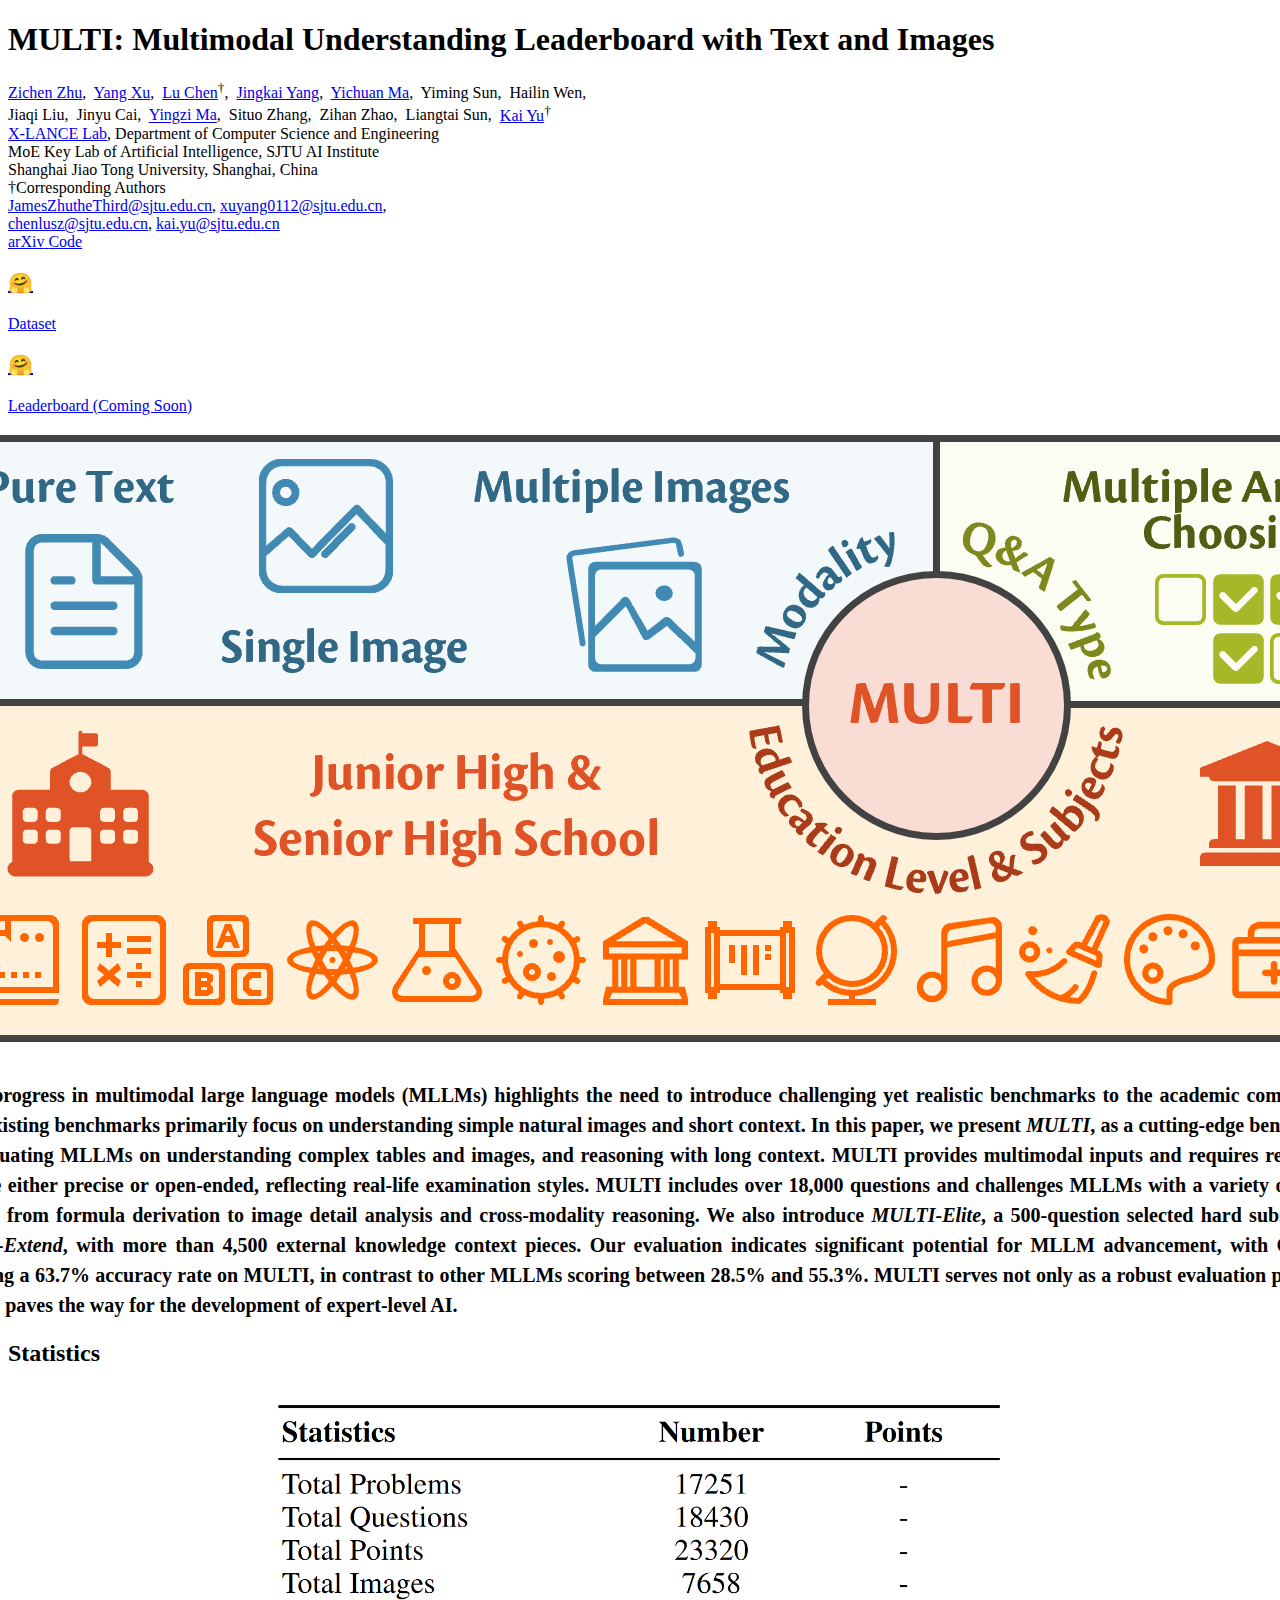
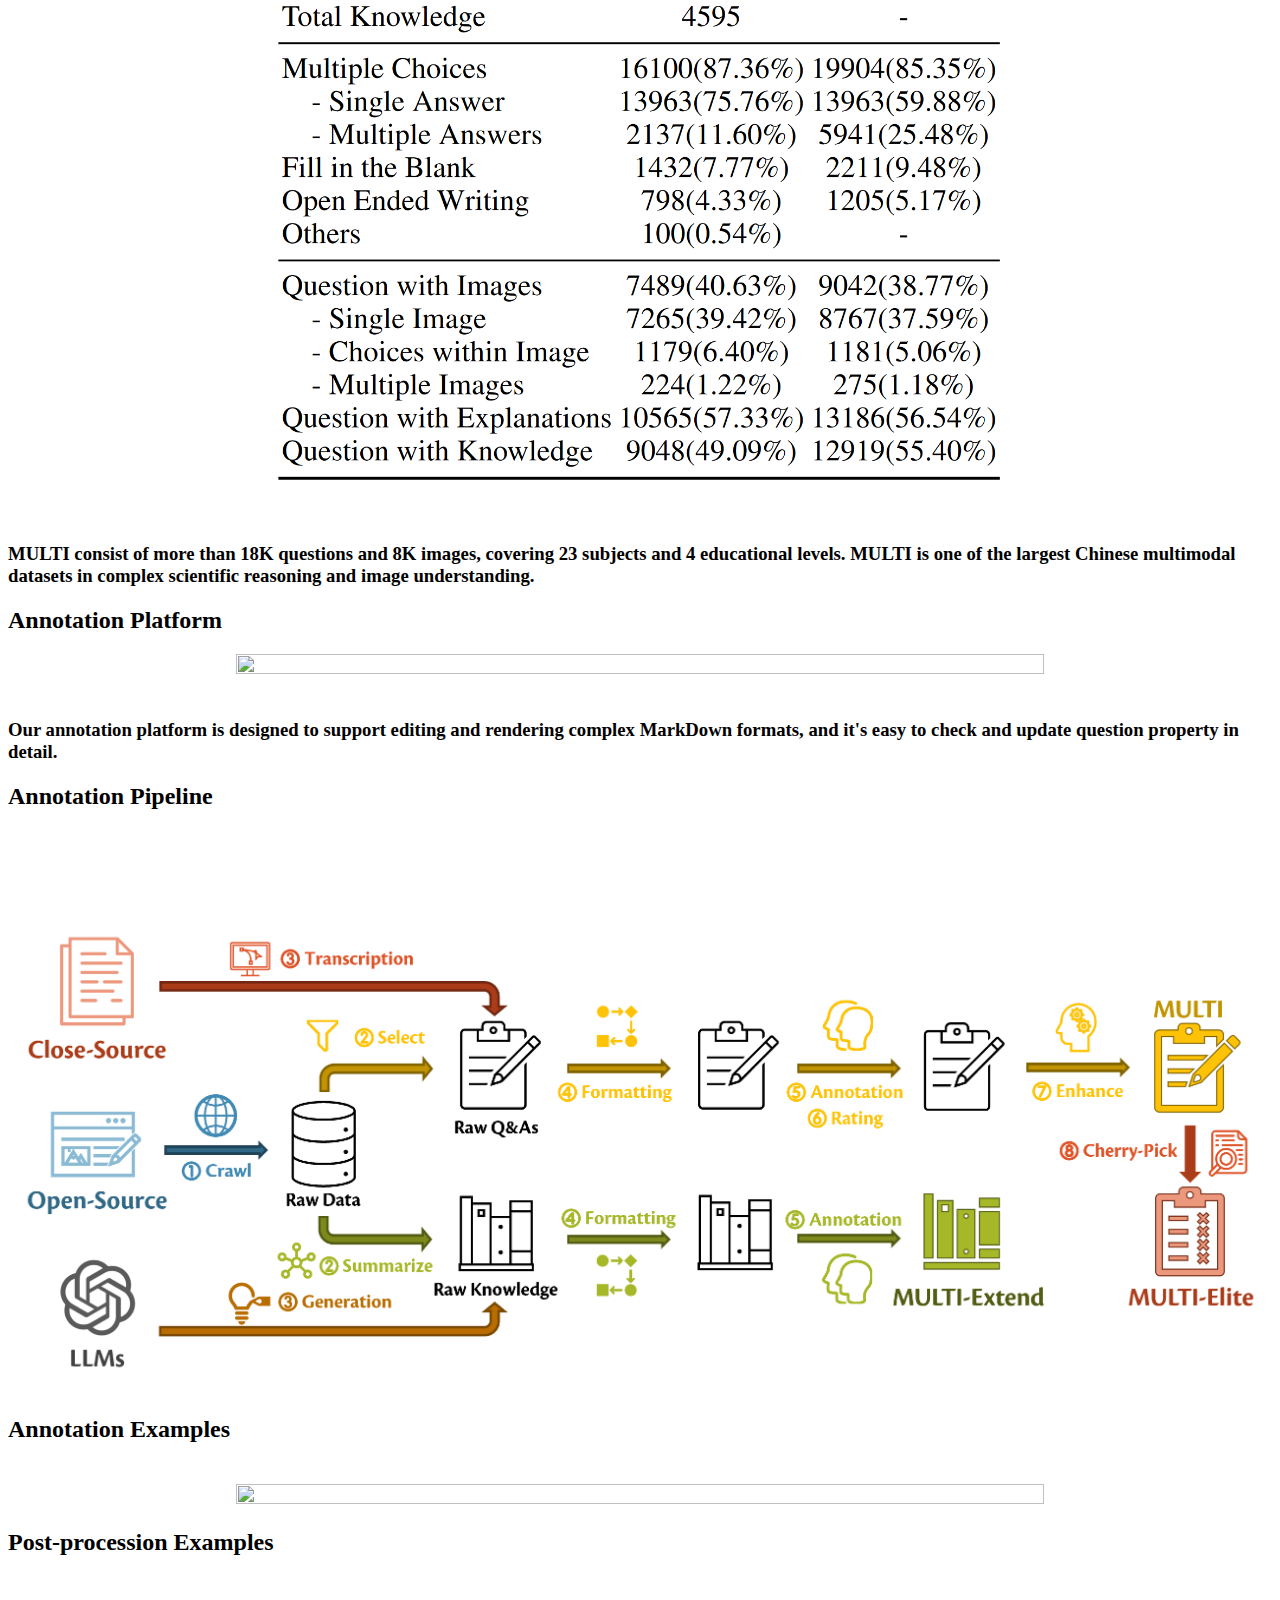
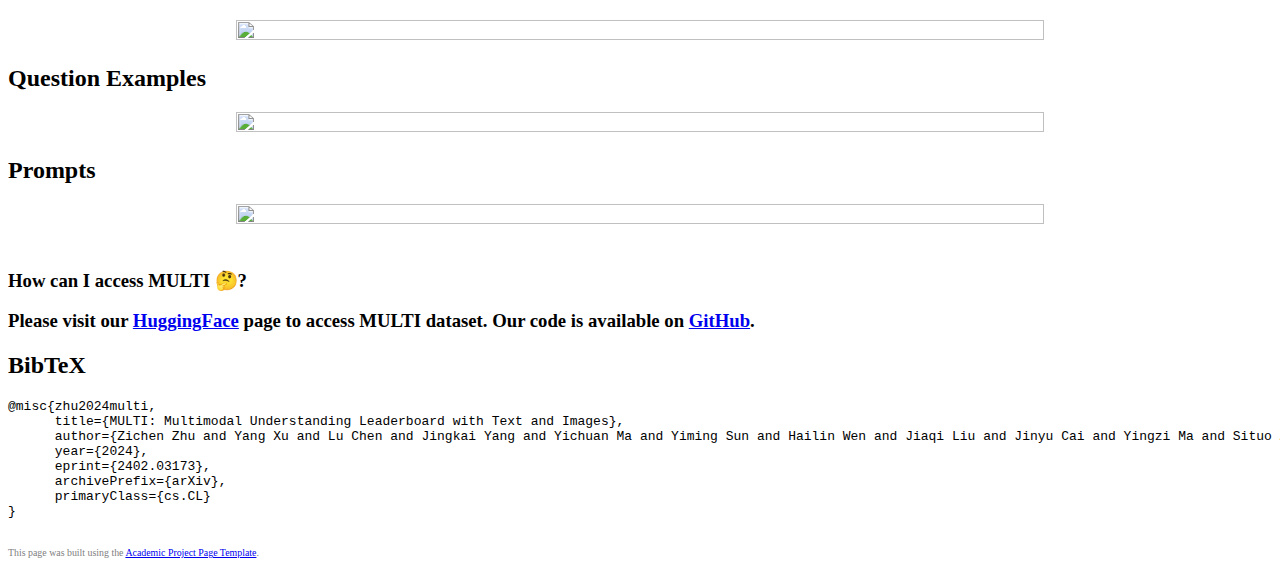
==== commit 66d0534a: "update website" ====
--- a/docs/index.html
+++ b/docs/index.html
@@ -1,5 +1,6 @@
 <!DOCTYPE html>
 <html>
+
 <head>
     <meta charset="utf-8">
     <!-- Meta tags for social media banners, these should be filled in appropriatly as they are your "business card" -->
@@ -8,8 +9,9 @@
     <meta property="og:title" content="MULTI-Benchmark"/>
     <meta property="og:description" content="MULTI: Multimodal Understanding Leaderboard with Text and Images"/>
     <meta property="og:url" content="URL OF THE WEBSITE"/>
+
     <!-- Path to banner image, should be in the path listed below. Optimal dimenssions are 1200X630-->
-    <meta property="og:image" content="static/image/your_banner_image.png"/>
+    <meta property="og:image" content="static/image/overview.png"/>
     <meta property="og:image:width" content="1200"/>
     <meta property="og:image:height" content="630"/>
 
@@ -17,7 +19,7 @@
     <meta name="twitter:title" content="MULTI-Benchmark">
     <meta name="twitter:description" content="MULTI: Multimodal Understanding Leaderboard with Text and Images">
     <!-- Path to banner image, should be in the path listed below. Optimal dimenssions are 1200X600-->
-    <meta name="twitter:image" content="static/images/your_twitter_banner_image.png">
+    <meta name="twitter:image" content="static/images/overview.png">
     <meta name="twitter:card" content="summary_large_image">
     <!-- Keywords for your paper to be indexed by-->
     <meta name="keywords" content="KEYWORDS SHOULD BE PLACED HERE">
@@ -26,15 +28,13 @@
 
     <title>MULTI-Benchmark</title>
     <link rel="icon" type="image/x-icon" href="static/images/favicon.ico">
-    <link href="https://fonts.googleapis.com/css?family=Google+Sans|Noto+Sans|Castoro"
-          rel="stylesheet">
+    <link href="https://fonts.googleapis.com/css?family=Google+Sans|Noto+Sans|Castoro" rel="stylesheet">
 
     <link rel="stylesheet" href="static/css/bulma.min.css">
     <link rel="stylesheet" href="static/css/bulma-carousel.min.css">
     <link rel="stylesheet" href="static/css/bulma-slider.min.css">
     <link rel="stylesheet" href="static/css/fontawesome.all.min.css">
-    <link rel="stylesheet"
-          href="https://cdn.jsdelivr.net/gh/jpswalsh/academicons@1/css/academicons.min.css">
+    <link rel="stylesheet" href="https://cdn.jsdelivr.net/gh/jpswalsh/academicons@1/css/academicons.min.css">
     <link rel="stylesheet" href="static/css/index.css">
 
     <script src="https://ajax.googleapis.com/ajax/libs/jquery/3.5.1/jquery.min.js"></script>
@@ -42,8 +42,10 @@
     <script defer src="static/js/fontawesome.all.min.js"></script>
     <script src="static/js/bulma-carousel.min.js"></script>
     <script src="static/js/bulma-slider.min.js"></script>
+    <script src="static/js/sort-table.js" defer></script>
     <script src="static/js/index.js"></script>
 </head>
+
 <body>
 
 <!--<link rel="stylesheet" href="https://cdnjs.cloudflare.com/ajax/libs/font-awesome/6.3.0/css/all.min.css">-->
@@ -53,46 +55,56 @@
         <div class="container is-max-desktop">
             <div class="columns is-centered">
                 <div class="column has-text-centered">
-                    <h1 class="title is-1 publication-title"><i><b>MULTI</b></i>: Multimodal Understanding Leaderboard with Text and Images</h1>
+                    <h1 class="title is-1 publication-title"><b>MULTI</b>: Multimodal Understanding
+                        Leaderboard with Text and Images</h1>
                     <div class="is-size-5 publication-authors">
                         <!-- Paper authors -->
                         <!-- Paper authors -->
                         <span class="author-block">
-                    <a href="https://github.com/JamesZhutheThird" target="_blank">Zichen Zhu</a>,&nbsp;</span>
-                        <span class="author-block">
-                  <a href="https://github.com/void-b583x2-NULL" target="_blank">Yang Xu</a>,&nbsp;</span>
-                        <span class="author-block">
-                  <a href="https://coai-sjtu.github.io" target="_blank">Lu Chen</a><sup>†</sup>,&nbsp;</span>
-                        <span class="author-block">
-                  <a href="https://github.com/Ethereal-O" target="_blank">Jingkai Yang</a>,&nbsp;</span>
-                        <span class="author-block">
-                  <a href="https://github.com/Entarochuan" target="_blank">Yichuan Ma</a>,&nbsp;</span>
-                        <span class="author-block">
-                  Yiming Sun,&nbsp;</span>
-                        <span class="author-block">
-                  Hailin Wen,&nbsp;</span><br>
-                        <span class="author-block">
-                  Jiaqi Liu,&nbsp;</span>
-                        <span class="author-block">
-                  Jinyu Cai,&nbsp;</span>
-                        <span class="author-block">
-                  <a href="https://gray311.github.io" target="_blank">Yingzi Ma</a>,&nbsp;</span>
-                        <span class="author-block">
-                  Situo Zhang,&nbsp;</span>
-                        <span class="author-block">
-                  Zihan Zhao,&nbsp;</span>
-                        <span class="author-block">
-                  Liangtai Sun,&nbsp;</span>
-                        <span class="author-block">
-                  <a href="https://cs.sjtu.edu.cn/PeopleDetail.aspx?id=76" target="_blank">Kai Yu</a><sup>†</sup>&nbsp;</span>
+                                <a href="https://github.com/JamesZhutheThird" target="_blank">Zichen
+                                    Zhu</a>,&nbsp;</span>
+                        <span class="author-block">
+                                <a href="https://github.com/void-b583x2-NULL" target="_blank">Yang Xu</a>,&nbsp;</span>
+                        <span class="author-block">
+                                <a href="https://coai-sjtu.github.io" target="_blank">Lu
+                                    Chen</a><sup>†</sup>,&nbsp;</span>
+                        <span class="author-block">
+                                <a href="https://github.com/Ethereal-O" target="_blank">Jingkai Yang</a>,&nbsp;</span>
+                        <span class="author-block">
+                                <a href="https://github.com/Entarochuan" target="_blank">Yichuan Ma</a>,&nbsp;</span>
+                        <span class="author-block">
+                                Yiming Sun,&nbsp;</span>
+                        <span class="author-block">
+                                Hailin Wen,&nbsp;</span><br>
+                        <span class="author-block">
+                                Jiaqi Liu,&nbsp;</span>
+                        <span class="author-block">
+                                Jinyu Cai,&nbsp;</span>
+                        <span class="author-block">
+                                <a href="https://gray311.github.io" target="_blank">Yingzi Ma</a>,&nbsp;</span>
+                        <span class="author-block">
+                                Situo Zhang,&nbsp;</span>
+                        <span class="author-block">
+                                Zihan Zhao,&nbsp;</span>
+                        <span class="author-block">
+                                Liangtai Sun,&nbsp;</span>
+                        <span class="author-block">
+                                <a href="https://cs.sjtu.edu.cn/PeopleDetail.aspx?id=76" target="_blank">Kai
+                                    Yu</a><sup>†</sup>&nbsp;</span>
                     </div>
 
                     <div class="is-size-5 publication-authors">
-                        <span class="author-block"><a href="https://X-LANCE.sjtu.edu.cn" target="_blank">X-LANCE Lab</a>, Department of Computer Science and Engineering&nbsp;&nbsp;<br> MoE Key Lab of Artificial Intelligence, SJTU AI Institute <br> Shanghai Jiao Tong University, Shanghai, China </span></br>
+                            <span class="author-block"><a href="https://X-LANCE.sjtu.edu.cn" target="_blank">X-LANCE
+                                    Lab</a>, Department of Computer Science and Engineering&nbsp;&nbsp;<br> MoE Key Lab
+                                of Artificial Intelligence, SJTU AI Institute <br> Shanghai Jiao Tong University,
+                                Shanghai, China </span></br>
                         <span class="author-block">†Corresponding Authors</span><br>
-                        <span class="author-block"><a href="mailto:JamesZhutheThird@sjtu.edu.cn">JamesZhutheThird@sjtu.edu.cn</a>,</span>
-                        <span class="author-block"><a href="mailto:xuyang0112@sjtu.edu.cn">xuyang0112@sjtu.edu.cn</a>,</span></br>
-                        <span class="author-block"><a href="mailto:chenlusz@sjtu.edu.cn">chenlusz@sjtu.edu.cn</a>,</span>
+                        <span class="author-block"><a
+                                href="mailto:JamesZhutheThird@sjtu.edu.cn">JamesZhutheThird@sjtu.edu.cn</a>,</span>
+                        <span class="author-block"><a
+                                href="mailto:xuyang0112@sjtu.edu.cn">xuyang0112@sjtu.edu.cn</a>,</span></br>
+                        <span class="author-block"><a
+                                href="mailto:chenlusz@sjtu.edu.cn">chenlusz@sjtu.edu.cn</a>,</span>
                         <span class="author-block"><a href="mailto:kai.yu@sjtu.edu.cn">kai.yu@sjtu.edu.cn</a></span>
 
                     </div>
@@ -100,44 +112,47 @@
 
                     <!-- ArXiv abstract Link -->
                     <span class="link-block">
-                  <a href="https://arxiv.org/abs/2402.03173" target="_blank" class="external-link button is-normal is-rounded  is-dark">
+                  <a href="https://arxiv.org/abs/2402.03173/" target="_blank" class="external-link button is-normal is-rounded is-dark">
                   <span class="icon">
                     <i class="ai ai-arxiv"></i>
                   </span>
-                  <span>arXi</span>
+                  <span>arXiv</span>
                 </a>
               </span>
 
                     <!-- Github link -->
                     <span class="link-block">
-                    <a href="https://github.com/OpenDFM/MULTI-Benchmark" target="_blank" class="external-link button is-normal is-rounded is-dark">
-                    <span class="icon">
-                      <i class="fab fa-github"></i>
-                    </span>
-                    <span>Code</span>
-                  </a>
-                </span>
+                            <a href="https://github.com/OpenDFM/MULTI-Benchmark" target="_blank"
+                               class="external-link button is-normal is-rounded is-dark">
+                                <span class="icon">
+                                    <i class="fab fa-github"></i>
+                                </span>
+                                <span>Code</span>
+                            </a>
+                        </span>
 
 
                     <!-- HuggingFace Link -->
                     <span class="link-block">
-                  <a href="https://OpenDFM.github.io/MULTI-Benchmark/" target="_blank" class="external-link button is-normal is-rounded">
-                  <span class="icon">
-                    <p style="font-size:20px">&#x1F917;</p>
-                  </span>
-                  <span>Dataset (Coming Soon)</span>
-                </a>
-              </span>
+                            <a href="https://huggingface.co/datasets/OpenDFM/MULTI-Benchmark/" target="_blank"
+                               class="external-link button is-normal is-rounded is-dark">
+                                <span class="icon">
+                                    <p style="font-size:20px">&#x1F917;</p>
+                                </span>
+                                <span>Dataset</span>
+                            </a>
+                        </span>
 
                     <!-- HuggingFace Link -->
                     <span class="link-block">
-                  <a href="https://OpenDFM.github.io/MULTI-Benchmark/" target="_blank" class="external-link button is-normal is-rounded">
-                  <span class="icon">
-                    <p style="font-size:20px">&#x1F917;</p>
-                  </span>
-                  <span>Leaderboard (Coming Soon)</span>
-                </a>
-              </span>
+                            <a href="https://github.com/OpenDFM/MULTI-Benchmark/tree/main?tab=readme-ov-file#-leaderboard" target="_blank"
+                               class="external-link button is-normal is-rounded">
+                                <span class="icon">
+                                    <p style="font-size:20px">&#x1F917;</p>
+                                </span>
+                                <span>Leaderboard (Coming Soon)</span>
+                            </a>
+                        </span>
 
 
                 </div>
@@ -151,55 +166,16 @@
 <!-- Paper abstract -->
 <section class="section hero is-small is-light">
     <div class="container is-max-desktop">
-        <!--    <div class="columns is-centered has-text-centered">-->
-        <!--      <div class="publication-flipped">-->
-        <!--        <div class="content has-text-justified">-->
-        <!--&lt;!&ndash;            <p style="text-align:center;">&ndash;&gt;-->
-        <!--&lt;!&ndash;               <img src="static/images/1_fig1.png"  style="width: 80%; height: 80%"/>&ndash;&gt;-->
-        <!--&lt;!&ndash;               <br>&ndash;&gt;-->
-        <!--&lt;!&ndash;            </p>&ndash;&gt;-->
-
-        <!--        </div>-->
-
-        <!--      </div>-->
-        <!--    </div>-->
         <h3 class="subtitle is-size-3-tablet has-text-left pb-">
-            <p style="text-align:justify; line-height:150%; margin-left: -75px; margin-right: -75px; font-size: 20px">We introduce <i><b>MULTI</b></i>: a multi-level, multi-disciplinary, and multi-type cross-modal test benchmark, aimed at
-                evaluating the performance of multimodal generative large models under different conditions and scenarios. We collected and annotated more than 18K questions from exams， quizzes, textbooks, websites and other resources, most
-                of which underwent at least two rounds of human annotation and checking, and three rounds of script cleaning. Some questions were manually adapted to make them more suitable for evaluating the comprehensive ability of the
-                model. These questions involve four educational levels: junior high school, high school, college and social exams, covering Chinese, mathematics, English, physics, chemistry, biology, history, geography, politics,
-                information technology, driving test and other disciplines and fields, including single choice, multiple choice, fill in the blank (given range and fully open), and open-ended discussions.
-                <br><br>We manually selected 500 questions to form a difficult subset, which is used to evaluate the model's extreme performance. These questions often contain multiple images and formulas, test the model's comprehensive
-                understanding of multiple images, and require complex and rigorous logical reasoning. The performance of this part of the data will be displayed separately on the leaderboard.
-                <br><br>We tested on GPT-3.5 and open-source multimodal large models<sup>*</sup>, and the results show that even the advanced GPT-3.5 only achieved 43.28% accuracy, showing a huge room for improvement. We believe that MULTI
-                will motivate the community to build the next generation of multimodal foundation models, to achieve expert-level artificial general intelligence.
+
+            <p style="text-align:justify; line-height:150%; margin-left: -75px; margin-right: -75px; font-size: 20px">
+                <img src="static/images/overview.png"/>
+
                 <br><br>
-            <p style="font-size:15px"><sup>*</sup> Based on v0.3.0-20231115 version of the data, tested on SC/MC/FB three question types.</p>
+                Rapid progress in multimodal large language models (MLLMs) highlights the need to introduce challenging yet realistic benchmarks to the academic community, while existing benchmarks primarily focus on understanding simple natural images and short context. In this paper, we present <i><b>MULTI</b></i>, as a cutting-edge benchmark for evaluating MLLMs on understanding complex tables and images, and reasoning with long context. <b>MULTI</b> provides multimodal inputs and requires responses that are either precise or open-ended, reflecting real-life examination styles. <b>MULTI</b> includes over 18,000 questions and challenges MLLMs with a variety of tasks, ranging from formula derivation to image detail analysis and cross-modality reasoning. We also introduce <i><b>MULTI-Elite</b></i>, a 500-question selected hard subset, and <i><b>MULTI-Extend</b></i>, with more than 4,500 external knowledge context pieces. Our evaluation indicates significant potential for MLLM advancement, with GPT-4V achieving a <b>63.7%</b> accuracy rate on <b>MULTI</b>, in contrast to other MLLMs scoring between <b>28.5%</b> and <b>55.3%</b>. <b>MULTI</b> serves not only as a robust evaluation platform but also paves the way for the development of expert-level AI.
+            </p>
     </div>
     <h3>
-</section>
-
-<!-- Paper abstract -->
-<section class="section hero is-small">
-    <div class="container is-max-desktop">
-        <div class="columns is-centered has-text-centered">
-            <div class="publication-flipped">
-                <div class="content has-text-justified">
-                    <h3 class="subtitle is-size-3-tablet has-text-left pb-5">
-                        <p>
-                            <br>
-                            How can I early access <i><b>MULTI</b></i> 🤔?<br>
-                        </p>
-                    </h3>
-                    <h3 class="subtitle is-size-4-tablet has-text-left pb-5">
-                        <p>
-                            Please feel free to contact (<a href="mailto:JamesZhutheThird@sjtu.edu.cn">JamesZhutheThird@sjtu.edu.cn</a>) and keep in touch with us.
-                        </p>
-                    </h3>
-                </div>
-            </div>
-        </div>
-    </div>
 </section>
 
 
@@ -209,85 +185,114 @@
         <div class="container">
             <div id="results-carousel" class="carousel results-carousel">
 
-                <div class="item"><h2 class="subtitle is-size-3-tablet has-text-weight-bold has-text-centered has-background-info-light mr-0 pt-3 pb-3"> Statistics </h2>
-                    <div class="subtitle is-size-4-tablet pr-4 pl-4 pt-3 pb-3">
-                        <div style="display: flex; align-items: center;">
-                            <div style="flex: 2;">
-                                <p>
-                                    <i><b>MULTI</b></i> consist of more than 18K questions and 8K images, covering 23 subjects and 4 educational levels. <i><b>MULTI</b></i> is one of the largest Chinese multimodal datasets in complex
-                                    scientific reasoning and image understanding.
-                                </p>
-                            </div>
-                            <div style="flex: 1;"><img src="static/images/overview.png" style="width: 100%; height: 100%"/></div>
-                        </div>
-                    </div>
-                </div>
+                <div class="item">
+                    <h2 class="subtitle is-size-3-tablet has-text-weight-bold has-text-centered has-background-info-light mr-0 pt-3 pb-3">
+                        Statistics </h2>
+
+                 <h3 class="subtitle is-size-4-tablet has-text-left pr-4 pl-4 pt-3 pb-3">
+                        <p style="text-align:center;">
+                            <img src="static/images/stat.png" style="width: 60%; height: 100%"/>
+                        </p>
+                        <p>
+                            <br>
+                            <b>MULTI</b> consist of more than 18K questions and 8K images, covering
+                                    23 subjects and 4 educational levels. <b>MULTI</b> is one of the largest
+                                    Chinese multimodal datasets in complex scientific reasoning and image understanding.
+                        </p>
+                    </h3>
+                </div>
+
+
 
                 <div class="item">
                     <h2 class="subtitle is-size-3-tablet has-text-weight-bold has-text-centered has-background-info-light mr-0 pt-3 pb-3">
                         Annotation Platform
                     </h2>
                     <h3 class="subtitle is-size-4-tablet has-text-left pr-4 pl-4 pt-3 pb-3">
+                        <p style="text-align:center;">
+                            <img src="static/images/platform.png" style="width: 80%; height: 100%"/>
+                        </p>
+
                         <p>
-                            Our annotation platform is designed to support editing and rendering complex MarkDown formats, and it's easy to check and update question property in detail.
-                        </p>
+                            <br>
+                            Our annotation platform is designed to support editing and rendering complex MarkDown
+                            formats, and it's easy to check and update question property in detail.
+                        </p>
+                    </h3>
+                </div>
+
+
+
+                <div class="item">
+                    <h2 class="subtitle is-size-3-tablet has-text-weight-bold has-text-centered has-background-info-light mr-0 pt-3 pb-3">
+                        Annotation Pipeline
+                    </h2>
+                    <h3 class="subtitle is-size-4-tablet has-text-left pr-4 pl-4 pt-3 pb-3">
+                        <p style="text-align:center;">
+                            <br><br><br><br>
+                            <img src="static/images/pipeline.png" style="width: 100%; height: 100%"/>
+                        </p>
+
+<!--                        <p>-->
+<!--                            Our annotation pipeline.-->
+<!--                        </p>-->
+                    </h3>
+                </div>
+
+
+
+                <div class="item">
+                    <h2 class="subtitle is-size-3-tablet has-text-weight-bold has-text-centered has-background-info-light mr-0 pt-3 pb-3">
+                        Annotation Examples
+                    </h2>
+                    <h3 class="subtitle is-size-4-tablet has-text-left pr-4 pl-4 pt-3 pb-3">
+                        <p style="text-align:center;">
+                            <br>
+                            <img src="static/images/data_anno.png" style="width: 80%; height: 100%"/>
+                        </p>
+
+<!--                        <p>-->
+<!--                            Our annotation pipeline.-->
+<!--                        </p>-->
+                    </h3>
+                </div>
+
+
+
+
+
+                <div class="item">
+                    <h2 class="subtitle is-size-3-tablet has-text-weight-bold has-text-centered has-background-info-light mr-0 pt-3 pb-3">
+                        Post-procession Examples
+                    </h2>
+                    <h3 class="subtitle is-size-4-tablet has-text-left pr-4 pl-4 pt-3 pb-3">
                         <p style="text-align:center;">
                             <br><br>
-                            <img src="static/images/platform.png" style="width: 80%; height: 100%"/>
-                        </p>
-                    </h3>
-                </div>
-
-                <!--                <div class="item"><h2 class="subtitle is-size-3-tablet has-text-weight-bold has-text-centered has-background-info-light mr-0 pt-3 pb-3"> Annotation Platform </h2>-->
-                <!--                    <div class="subtitle is-size-4-tablet pr-4 pl-4 pt-3 pb-3">-->
-                <!--                        <div style="display: flex; align-items: center;">-->
-                <!--                            <div style="flex: 2;">-->
-                <!--                                <p>-->
-                <!--                                    Our annotation platform is designed to support editing and rendering complex markdown formats, and it's easy to check and update question property in detail.-->
-                <!--                                </p>-->
-                <!--                            </div>-->
-                <!--                            <div style="flex: 1;"><img src="static/images/platform.png" style="width: 100%; height: 100%"/></div>-->
-                <!--                        </div>-->
-                <!--                    </div>-->
-                <!--                </div>-->
-
-                <div class="item"><h2 class="subtitle is-size-3-tablet has-text-weight-bold has-text-centered has-background-info-light mr-0 pt-3 pb-3"> Question Examples </h2>
-                    <div class="subtitle is-size-4-tablet pr-4 pl-4 pt-3 pb-3">
-                        <div style="display: flex; align-items: center;">
-                            <div style="flex: 2;">
-                                <p>
-                                    This is an example of our question.
-                                </p>
-                            </div>
-                            <div style="flex: 1;"><img src="static/images/case_study.png" style="width: 100%; height: 70%"/></div>
-                        </div>
-                    </div>
-                </div>
-
-                <div class="item"><h2 class="subtitle is-size-3-tablet has-text-weight-bold has-text-centered has-background-info-light mr-0 pt-3 pb-3"> Annotation Examples </h2>
-                    <div class="subtitle is-size-4-tablet pr-4 pl-4 pt-3 pb-3">
-                        <div style="display: flex; align-items: center;">
-                            <div style="flex: 2.5;">
-                                <p>
-                                    Several data annotation examples when constructing <i><b>MULTI</b></i>.
-                                </p>
-                            </div>
-                            <div style="flex: 1;"><img src="static/images/data_anno.png" style="width: 100%; height: 30%"/></div>
-                        </div>
-                    </div>
-                </div>
-
-                <div class="item"><h2 class="subtitle is-size-3-tablet has-text-weight-bold has-text-centered has-background-info-light mr-0 pt-3 pb-3"> Augmentation Examples </h2>
-                    <div class="subtitle is-size-4-tablet pr-4 pl-4 pt-3 pb-3">
-                        <div style="display: flex; align-items: center;">
-                            <div style="flex: 2;">
-                                <p>
-                                    Several data augmentation examples when constructing <i><b>MULTI</b></i>.
-                                </p>
-                            </div>
-                            <div style="flex: 1;"><img src="static/images/data_aug.png" style="width: 100%; height: 50%"/></div>
-                        </div>
-                    </div>
+                            <img src="static/images/data_aug.png" style="width: 80%; height: 100%"/>
+                        </p>
+
+<!--                        <p>-->
+<!--                            Our annotation pipeline.-->
+<!--                        </p>-->
+                    </h3>
+                </div>
+
+
+
+
+                <div class="item">
+                    <h2 class="subtitle is-size-3-tablet has-text-weight-bold has-text-centered has-background-info-light mr-0 pt-3 pb-3">
+                        Question Examples
+                    </h2>
+                    <h3 class="subtitle is-size-4-tablet has-text-left pr-4 pl-4 pt-3 pb-3">
+                        <p style="text-align:center;">
+                            <img src="static/images/examples.png" style="width: 80%; height: 100%"/>
+                        </p>
+
+<!--                        <p>-->
+<!--                            Our annotation pipeline.-->
+<!--                        </p>-->
+                    </h3>
                 </div>
 
 
@@ -296,13 +301,13 @@
                         Prompts
                     </h2>
                     <h3 class="subtitle is-size-4-tablet has-text-left pr-4 pl-4 pt-3 pb-3">
-                        <p>
-                            The example prompts used when evaluating on <i><b>MULTI</b></i>.
-                        </p>
-                        <p style="text-align:center;">
-                            <br><br>
-                            <img src="static/images/case_study_wide.png" style="width: 80%; height: 100%"/>
-                        </p>
+                        <p style="text-align:center;">
+                            <img src="static/images/prompts_all.png" style="width: 80%; height: 100%"/>
+                        </p>
+
+<!--                        <p>-->
+<!--                            Our annotation pipeline.-->
+<!--                        </p>-->
                     </h3>
                 </div>
 
@@ -411,6 +416,35 @@
 <!--  </section>-->
 <!--End paper poster -->
 
+
+
+<!-- Paper abstract -->
+<section class="section hero is-small">
+    <div class="container is-max-desktop">
+        <div class="columns is-centered has-text-centered">
+            <div class="publication-flipped">
+                <div class="content has-text-justified">
+                    <h3 class="subtitle is-size-3-tablet has-text-left pb-5">
+                        <p>
+                            <br>
+                            How can I access <b>MULTI</b> 🤔?<br>
+                        </p>
+                    </h3>
+                    <h3 class="subtitle is-size-4-tablet has-text-left pb-5">
+                        <p>
+                            Please visit our <a href="https://huggingface.co/datasets/OpenDFM/MULTI-Benchmark/">HuggingFace</a> page to access <b>MULTI</b> dataset. Our code is available on <a href="https://github.com/OpenDFM/MULTI-Benchmark">GitHub</a>.<br>
+                        </p>
+                    </h3>
+                </div>
+            </div>
+        </div>
+    </div>
+</section>
+
+
+
+
+
 <!--BibTex citation -->
 <section class="section" id="BibTeX">
     <div class="container is-max-desktop content">
@@ -425,6 +459,56 @@
 }</code>
     </div>
 </section>
+
+<!-- <div class="columns is-centered m-6">
+    <div class="column is-full has-text-centered content">
+      <h2 class="title is-3" id="leaderboard">Leaderboard</h2>
+      <div class="content">
+        <table id="table1" class="js-sort-table">
+            <tr>
+            <td class="js-sort-number"><strong>Reset</strong></td>
+            <td class="js-sort-number"><strong>Test Overall</strong></td>
+            <td class="js-sort-number"><strong>Validation Overall</strong></td>
+            <td class="js-sort-number"><strong>Art & Design</strong></td>
+            <td class="js-sort-number"><strong>Business</strong></td>
+            <td class="js-sort-number"><strong>Science</strong></td>
+            <td class="js-sort-number"><strong>Health & Medicine</strong></td>
+            <td class="js-sort-number"><strong>Human & Social Sci.</strong></td>
+            <td class="js-sort-number"><strong>Tech & Eng.</strong></td>
+            </tr>
+            <tr style="background-color: #def9cb;">
+                <td style="text-align: left;">
+                    <b> GPT-4V </b>
+                </td>
+                <td> <b>43.7</b> </td>
+                <td> <b>42.5</b> </td>
+
+                <td> 61.0 </td>
+                <td> <b>36.3</b> </td>
+                <td> <b>40.9</b> </td>
+                <td> <b>46.8</b> </td>
+                <td> <b>44.2</b> </td>
+                <td> <b>41.5</b> </td>
+            </tr>
+            <tr style="background-color: #def9cb;">
+                <td style="text-align: left;">
+                        <b>Qwen-VL-Plus </b>
+                </td>
+                <td> 36.8 </td>
+                <td> 39.5 </td>
+
+                <td> 61.5 </td>
+                <td> 23.2 </td>
+                <td> 32.8 </td>
+                <td> 40.5 </td>
+                <td> 43.4 </td>
+                <td> 33.3 </td>
+            </tr>
+        </table>
+    </div>
+  </div>
+</div> -->
+
 <!--End BibTex citation -->
 
 <!--      eprint={2308.06595},-->
@@ -451,4 +535,4 @@
 
 <!-- End of Statcounter Code -->
 </body>
-</html>
+</html>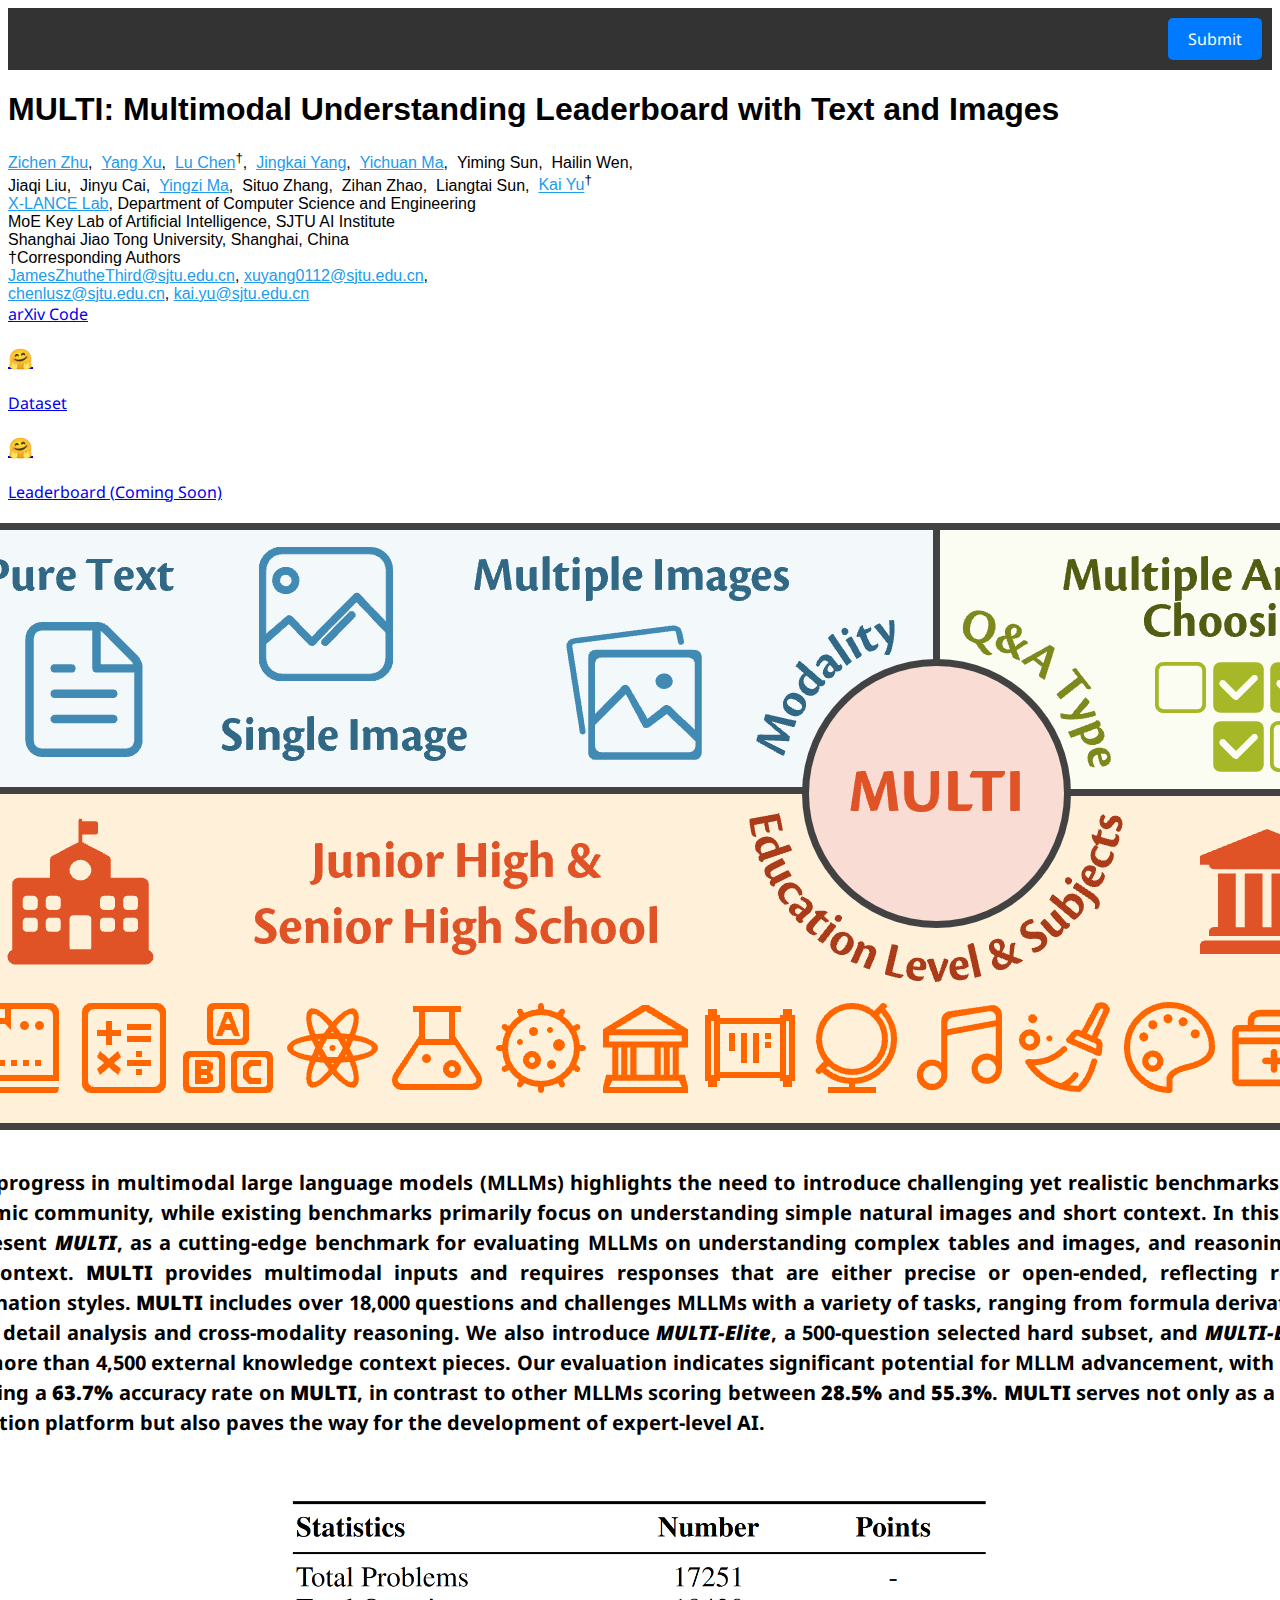
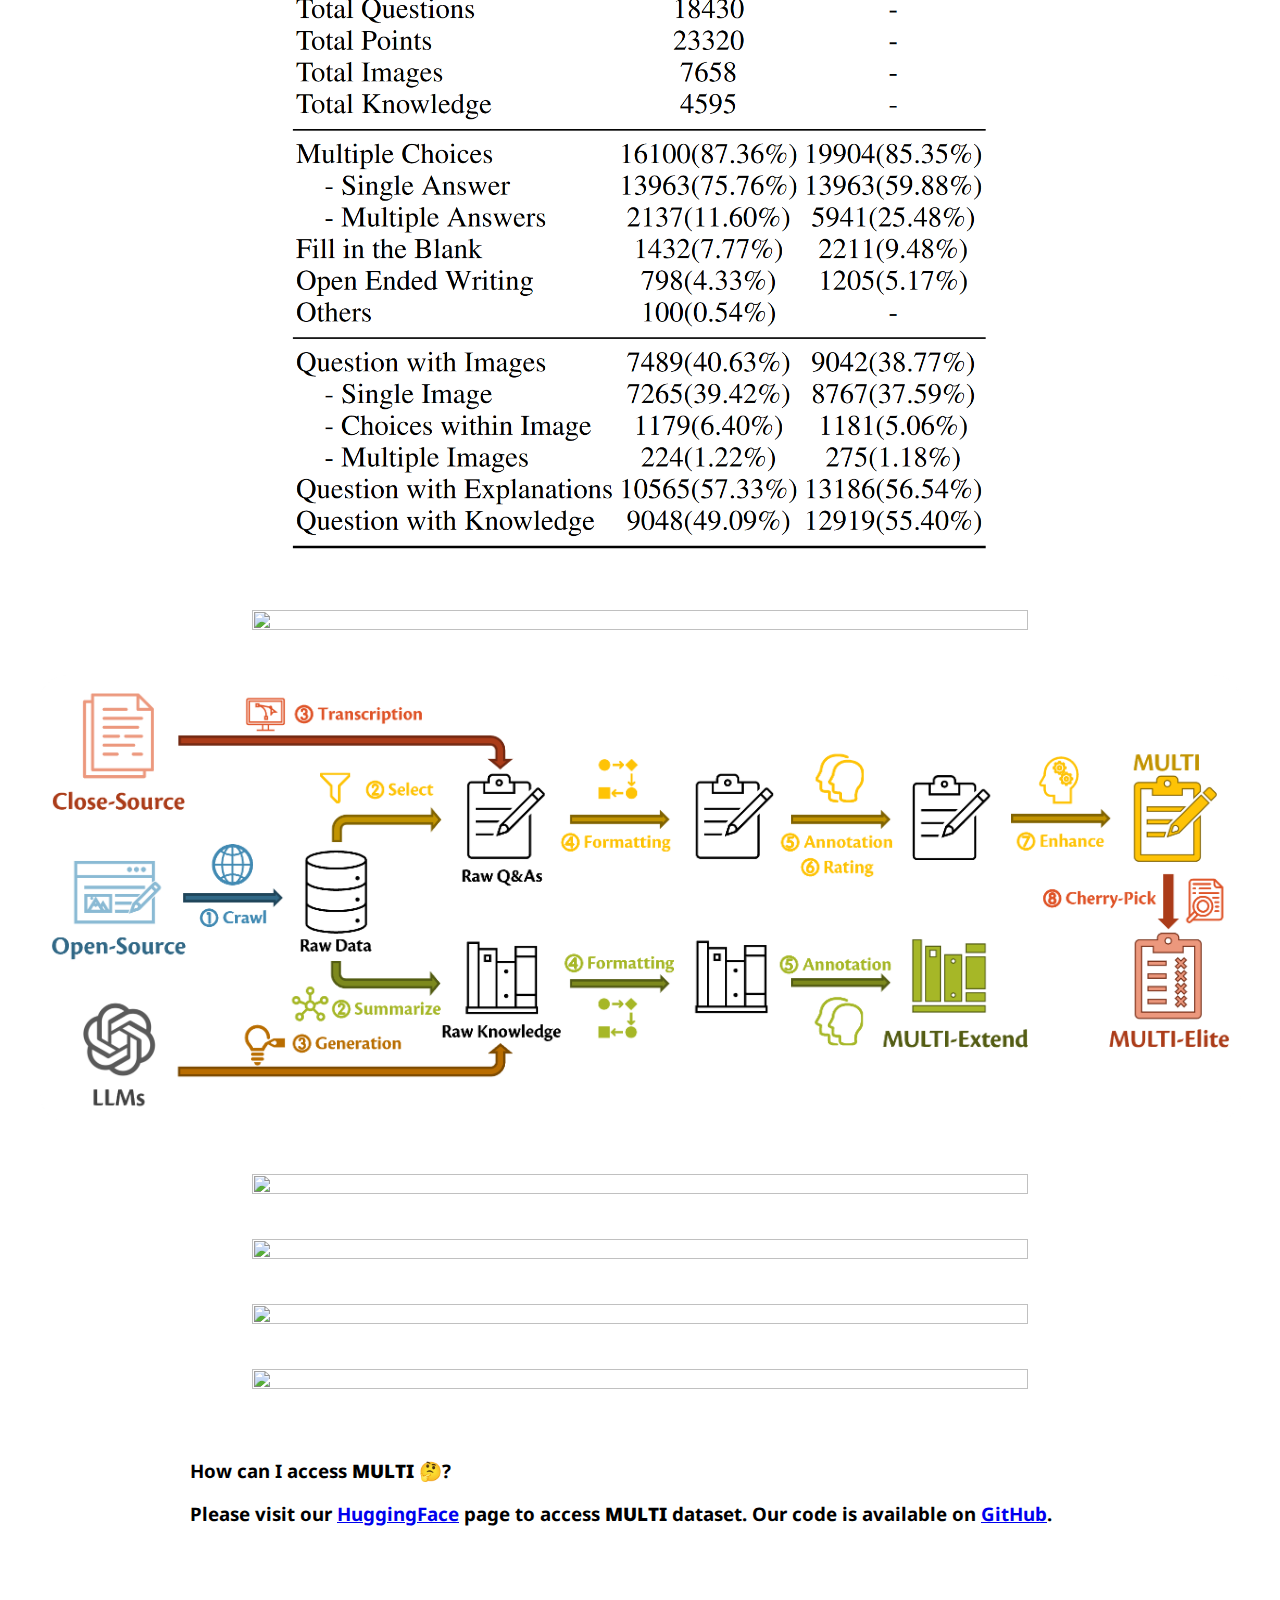
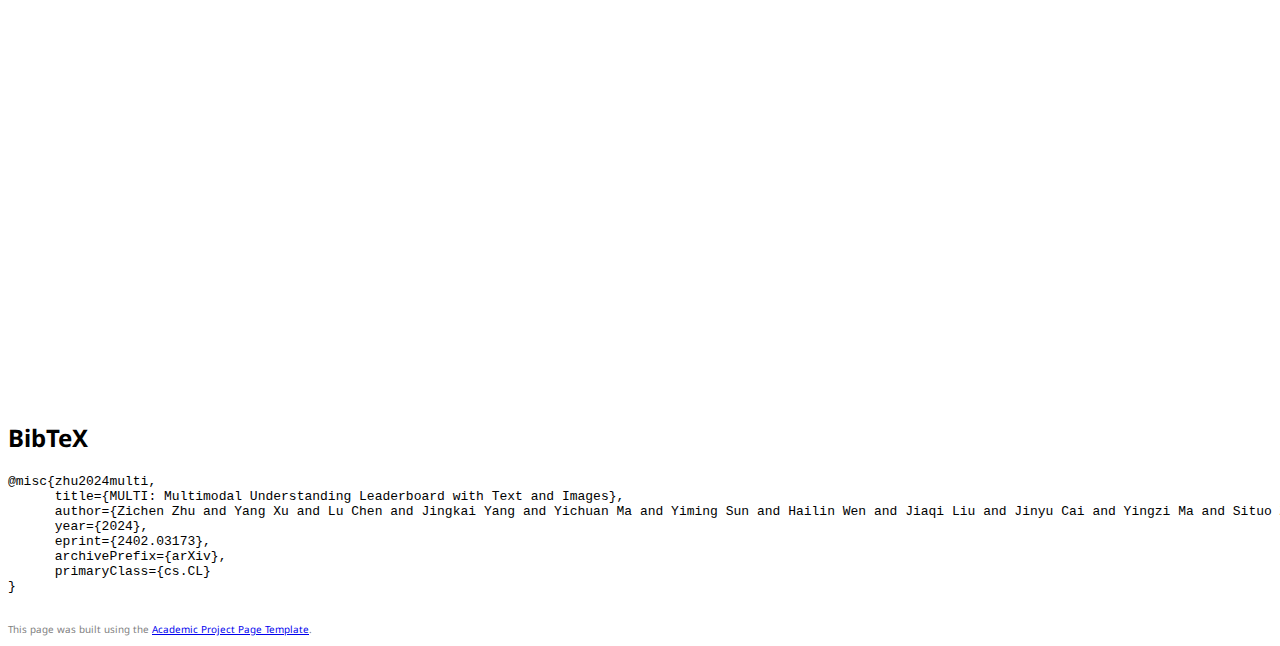
==== commit 8841c297: "feat: add deploy" ====
--- a/docs/index.html
+++ b/docs/index.html
@@ -49,6 +49,10 @@
 <body>
 
 <!--<link rel="stylesheet" href="https://cdnjs.cloudflare.com/ajax/libs/font-awesome/6.3.0/css/all.min.css">-->
+
+<div class="top-bar">
+    <a href="./static/pages/submit.html" class="btn">Submit</a>
+</div>
 
 <section class="hero">
     <div class="hero-body">
--- a/docs/static/css/index.css
+++ b/docs/static/css/index.css
@@ -0,0 +1,299 @@
+body {
+  font-family: 'Noto Sans', sans-serif;
+}
+
+.top-bar {
+  background-color: #333;
+  color: white;
+  padding: 10px;
+  display: flex;
+  justify-content: right;
+}
+
+.btn {
+  padding: 10px 20px;
+  background-color: #007bff;
+  color: white;
+  text-decoration: none;
+  border-radius: 5px;
+}
+
+
+.footer .icon-link {
+    font-size: 25px;
+    color: #000;
+}
+
+.link-block a {
+    margin-top: 5px;
+    margin-bottom: 5px;
+}
+
+.dnerf {
+  font-variant: small-caps;
+}
+
+
+.teaser .hero-body {
+  padding-top: 0;
+  padding-bottom: 3rem;
+}
+
+.teaser {
+  font-family: 'Google Sans', sans-serif;
+}
+
+
+.publication-title {
+}
+
+.publication-banner {
+  max-height: parent;
+
+}
+
+.publication-banner video {
+  position: relative;
+  left: auto;
+  top: auto;
+  transform: none;
+  object-fit: fit;
+}
+
+.publication-header .hero-body {
+}
+
+.publication-title {
+    font-family: 'Google Sans', sans-serif;
+    padding-left: -50px;
+    padding-right: -50px;
+}
+
+.publication-authors {
+    font-family: 'Google Sans', sans-serif;
+    padding-left: -50px;
+    padding-right: -50px;
+}
+
+.publication-venue {
+    color: #555;
+    width: fit-content;
+    font-weight: bold;
+    padding-left: -10px;
+    padding-right: -10px;
+}
+
+.publication-awards {
+    color: #ff3860;
+    width: fit-content;
+    font-weight: bolder;
+}
+
+.publication-authors {
+}
+
+.publication-authors a {
+   color: hsl(204, 86%, 53%) !important;
+}
+
+.publication-authors a:hover {
+    text-decoration: underline;
+}
+
+.author-block {
+  display: inline-block;
+}
+
+.publication-banner img {
+}
+
+.publication-authors {
+  /*color: #4286f4;*/
+}
+
+.publication-video {
+    position: relative;
+    /*width: 100%;*/
+    margin: auto;
+    width: 1500px;
+    height: 0;
+    padding-bottom: 50%;
+    /*overflow: hidden;*/
+    border-radius: 10px !important;
+    overflow:scroll;
+}
+
+.publication-video iframe {
+    position: absolute;
+    top: 0;
+    left: 0;
+    width: 100%;
+    height: 100%;
+}
+
+.publication-body img {
+}
+
+.results-carousel {
+  overflow: hidden;
+}
+
+.results-carousel .item {
+  margin: 5px;
+  overflow: hidden;
+  padding: 20px;
+  font-size: 0;
+}
+
+.results-carousel video {
+  margin: 0;
+}
+
+.slider-pagination .slider-page {
+  background: #000000;
+}
+
+.eql-cntrb { 
+  font-size: smaller;
+}
+
+/*img {*/
+/*  border-radius: 50%;*/
+/*}*/
+
+/*#####*/
+
+/* The flip box container - set the width and height to whatever you want. We have added the border property to demonstrate that the flip itself goes out of the box on hover (remove perspective if you don't want the 3D effect */
+.publication-flipped {
+    position: relative;
+    /*width: 100%;*/
+    margin: auto;
+    width: 900px;
+    height: 0;
+    padding-bottom: 45%;
+    /*overflow: hidden;*/
+    border-radius: 10px !important;
+    /*overflow:scroll;*/
+}
+
+
+
+.flip-box-container{
+    display: table;
+}
+.flip-box {
+  background-color: transparent;
+  width: 300px;
+  height: 300px;
+  border: 1px solid #f1f1f1;
+  perspective: 1000px; /* Remove this if you don't want the 3D effect */
+    display: table-cell;
+}
+
+/* This container is needed to position the front and back side */
+.flip-box-inner {
+  position: relative;
+  width: 100%;
+  height: 100%;
+  text-align: center;
+  transition: transform 0.8s;
+  transform-style: preserve-3d;
+}
+
+/* Do an horizontal flip when you move the mouse over the flip box container */
+.flip-box:hover .flip-box-inner {
+  transform: rotateY(180deg);
+}
+
+/* Position the front and back side */
+.flip-box-front, .flip-box-back {
+  position: absolute;
+  width: 100%;
+  height: 100%;
+  -webkit-backface-visibility: hidden; /* Safari */
+  backface-visibility: hidden;
+}
+
+/* Style the front side (fallback if image is missing) */
+.flip-box-front {
+    /*text-align: center;*/
+  background-color: #bbb;
+  color: black;
+}
+
+/* Style the back side */
+.flip-box-back {
+    /*text-align: center;*/
+  background-color: #bbb;
+  color: white;
+  transform: rotateY(180deg);
+}
+
+
+
+/*box for tasks*/
+.task-title-box {
+    position: relative;
+      left: auto;
+  top: auto;
+  background-color: #bbb;
+  width: 600px;
+  height: 50px;
+    border-radius: 10px !important;
+  /*border: 1px solid #f1f1f1;*/
+  /*perspective: 1000px; !* Remove this if you don't want the 3D effect *!*/
+  /*  display: table-cell;*/
+}
+
+.item1 { grid-area: header1; }
+.item2 { grid-area: header2; }
+.item3 { grid-area: header3; }
+.item4 { grid-area: header4; }
+.item51 { grid-area: score11; }
+.item52 { grid-area: score12; }
+.item53 { grid-area: score13; }
+.item54 { grid-area: score14; }
+.item61 { grid-area: auto11; }
+.item62 { grid-area: auto12; }
+.item63 { grid-area: auto13; }
+.item64 { grid-area: auto14; }
+.item71 { grid-area: score21; }
+.item72 { grid-area: score22; }
+.item73 { grid-area: score23; }
+.item74 { grid-area: score24; }
+.item81 { grid-area: auto21; }
+.item82 { grid-area: auto22; }
+.item83 { grid-area: auto23; }
+.item84 { grid-area: auto24; }
+.item91 { grid-area: score31; }
+.item92 { grid-area: score32; }
+.item93 { grid-area: score33; }
+.item94 { grid-area: score34; }
+.item101 { grid-area: auto31; }
+.item102 { grid-area: auto32; }
+.item103 { grid-area: auto33; }
+.item104 { grid-area: auto34; }
+/*.item2 { grid-area: auto; }*/
+.grid-container {
+  display: grid;
+  grid-template-areas:    'header1 header1 header1 header2 header2 header2 header3 header3 header3 header4 header4 header4'
+                            'auto11 auto11 score11 auto12 auto12 score12 auto13 auto13 score13 auto14 auto14 score14'
+                            'auto21 auto21 score21 auto22 auto22 score22 auto23 auto23 score23 auto24 auto24 score24'
+                            'auto31 auto31 score31 auto32 auto32 score32 auto33 auto33 score33 auto34 auto34 score34';
+  /*background-color: #2196F3;*/
+  padding: 10px;
+}
+/*.grid-item-container {*/
+/*  display: grid;*/
+/*  grid-template-columns: auto auto;*/
+/*  !*background-color: #2196F3;*!*/
+/*  !*padding: 10px;*!*/
+/*}*/
+/*.grid-item {*/
+/*  background-color: white;*/
+/*  !*border: 5px solid white;*!*/
+/*  padding: 5px;*/
+/*  font-size: 30px;*/
+/*  text-align: center;*/
+/*  !*border-radius: 10px !important;*!*/
+/*}*/
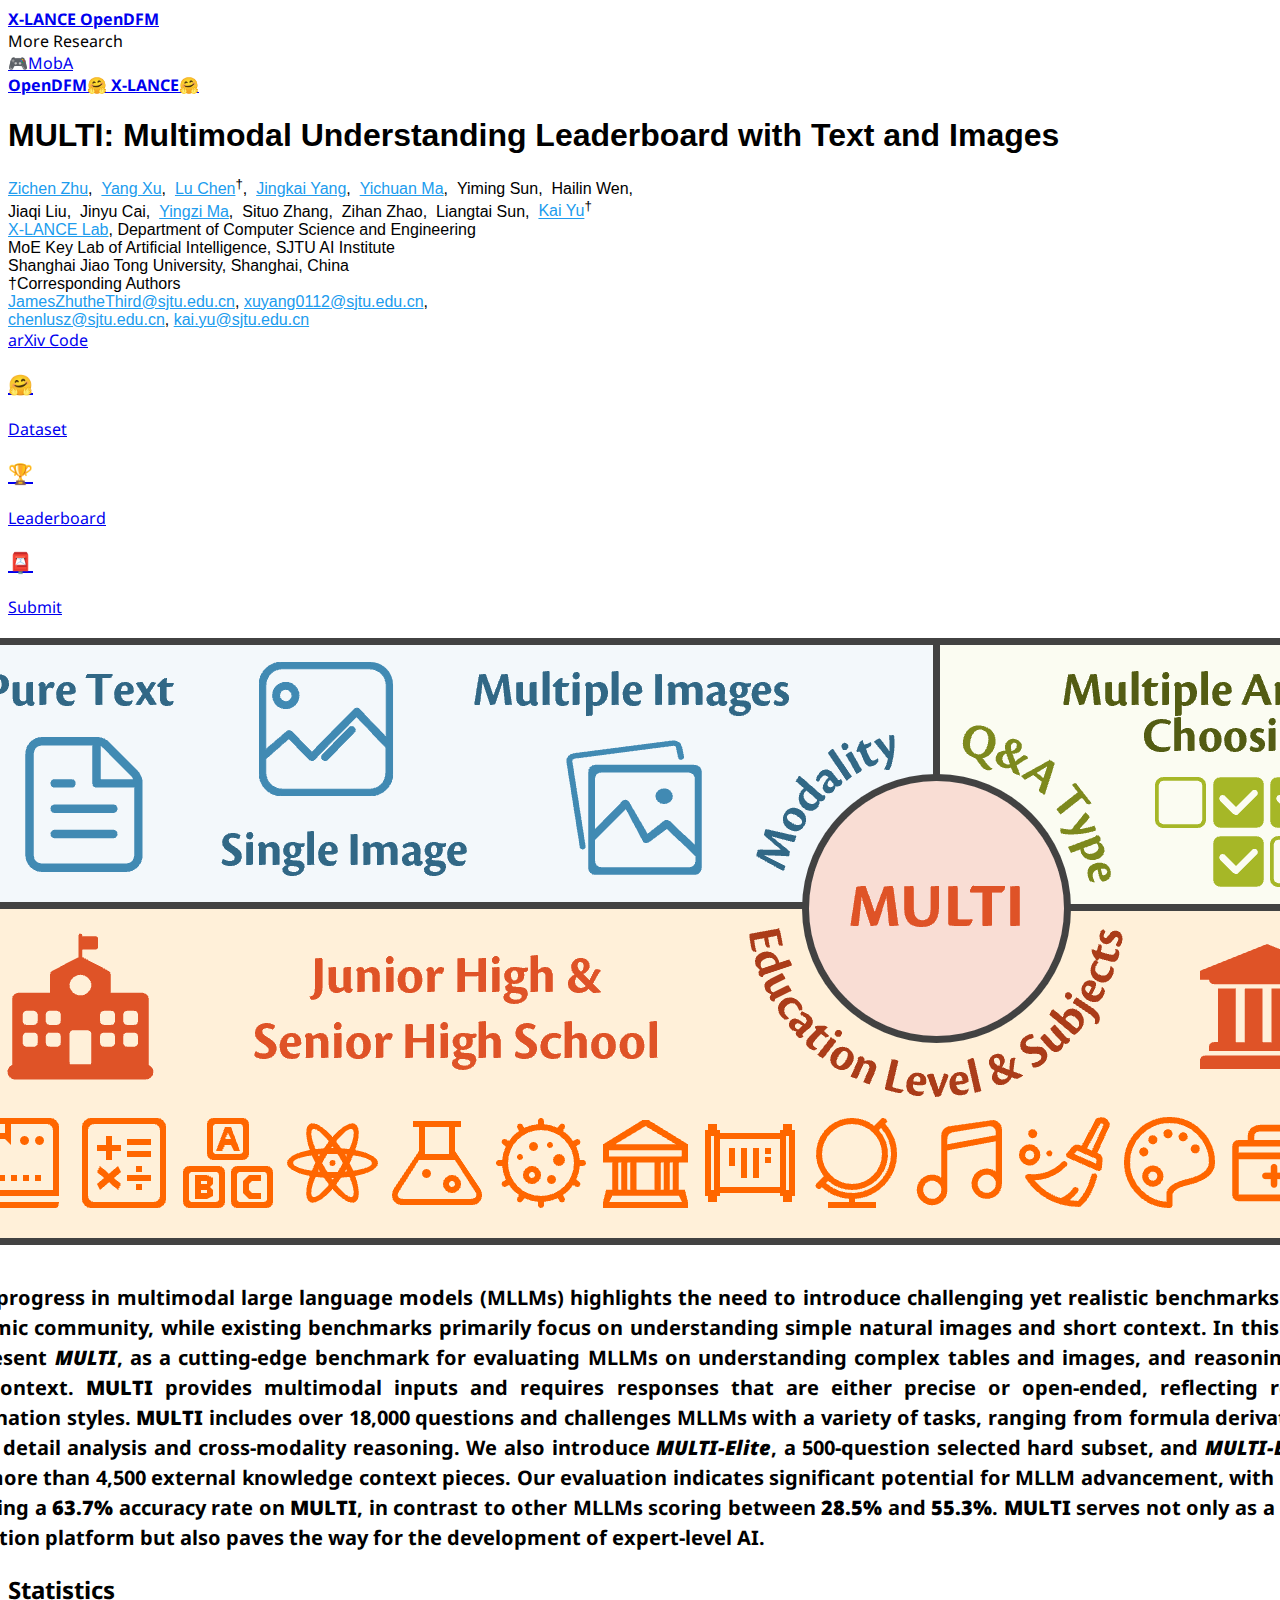
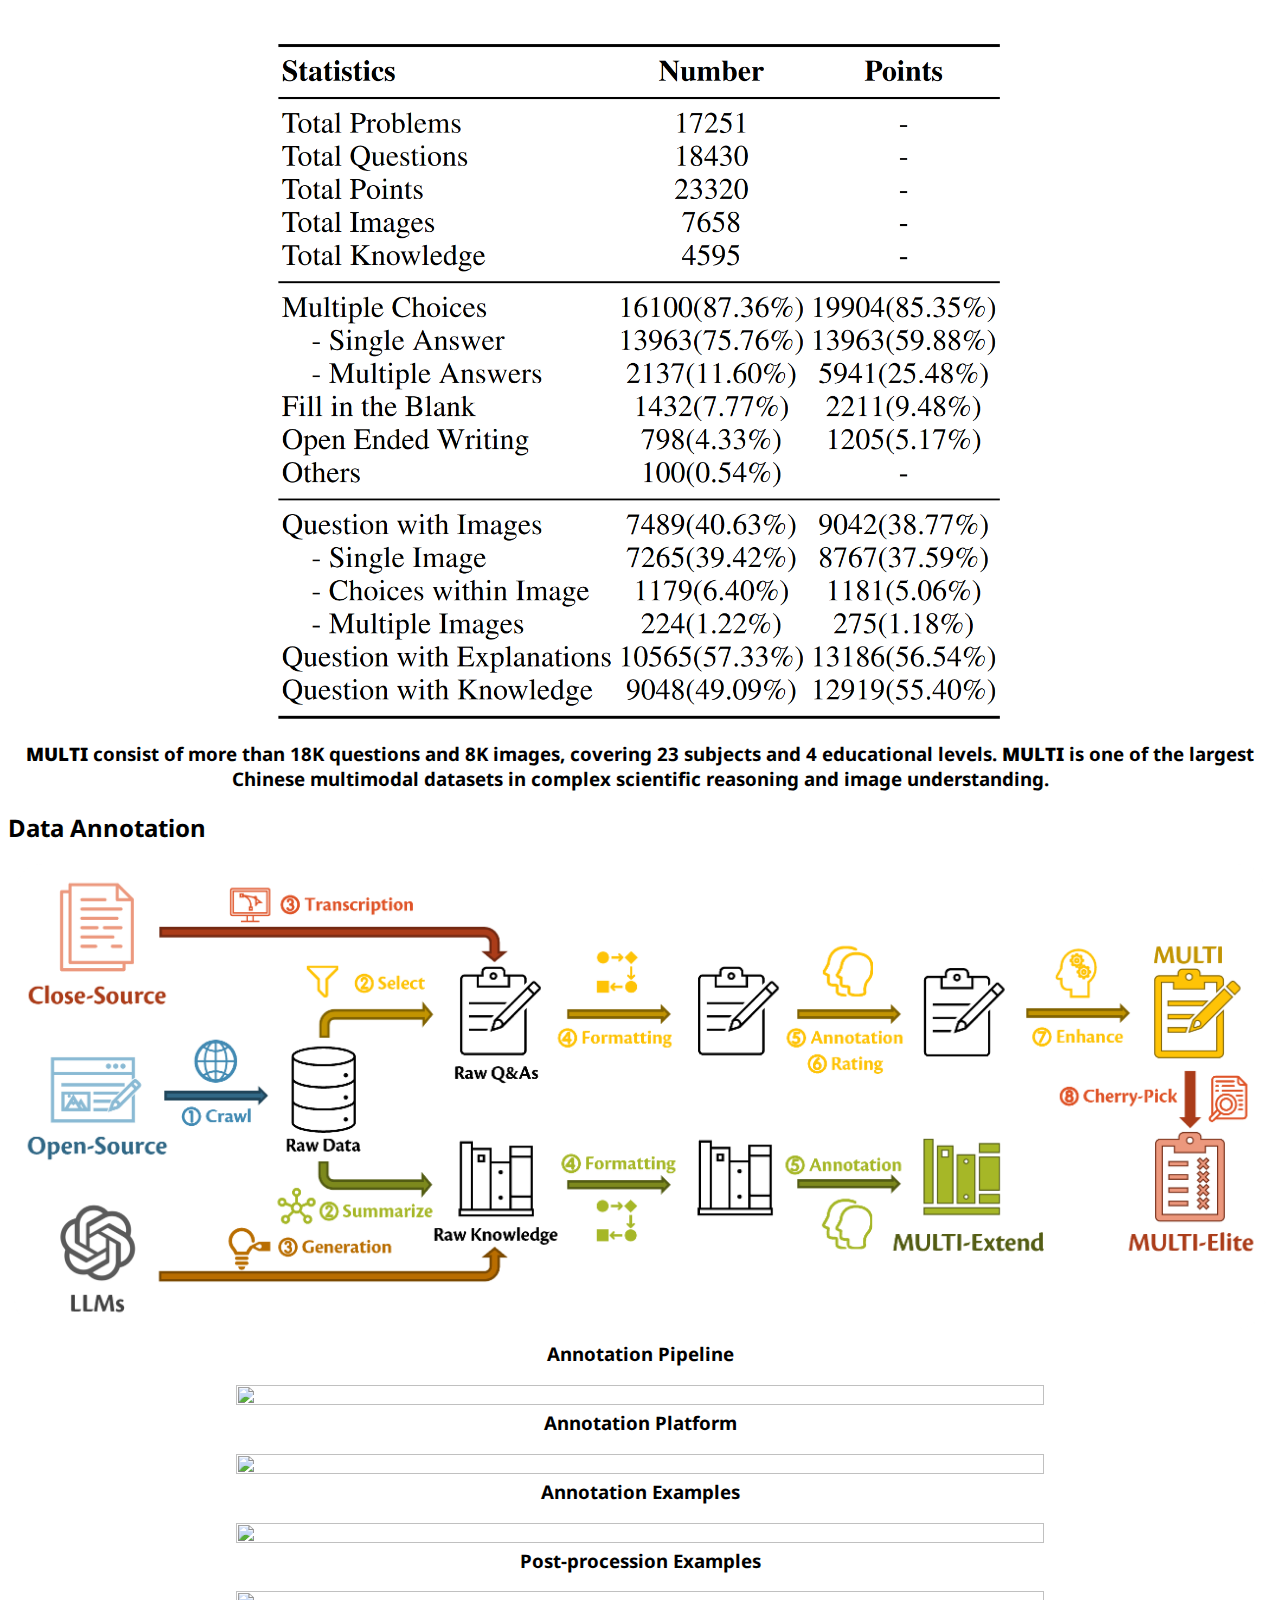
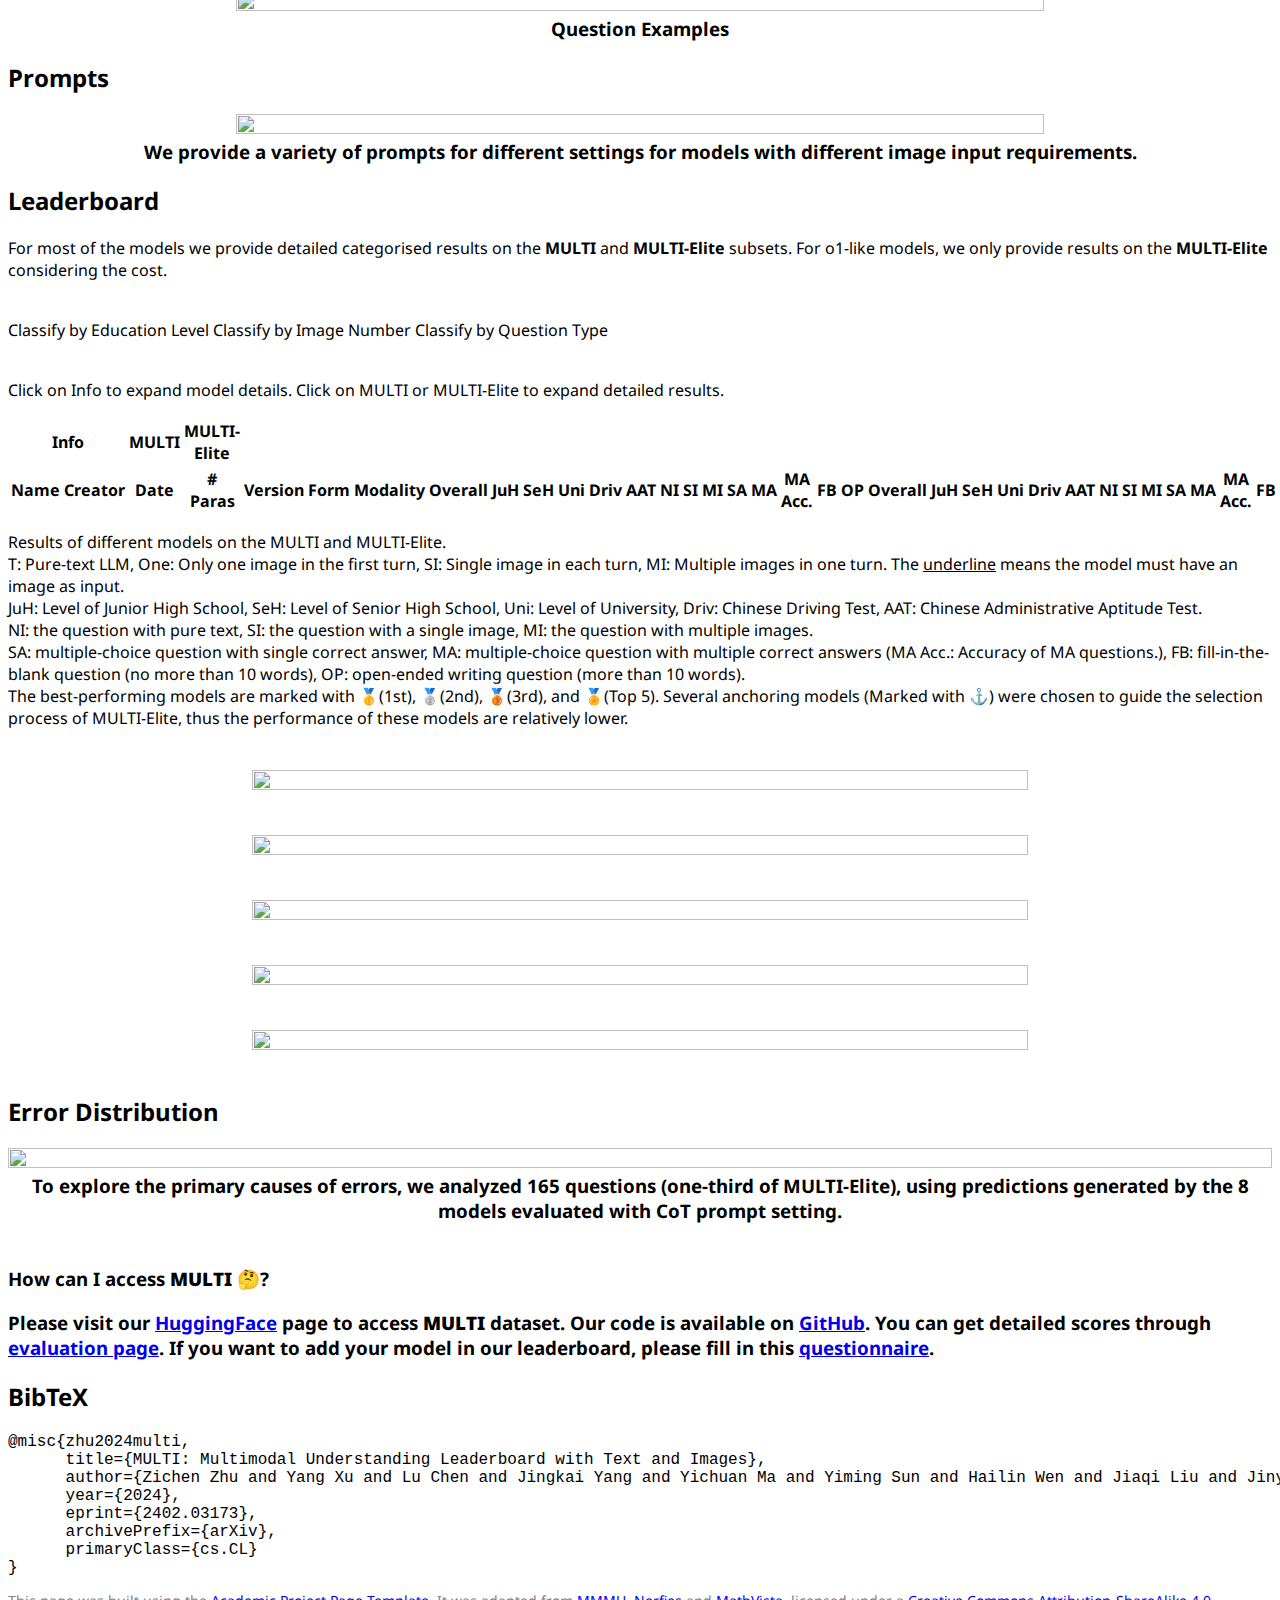
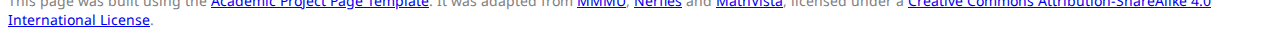
==== commit 23b302ea: "update website" ====
--- a/docs/index.html
+++ b/docs/index.html
@@ -44,22 +44,67 @@
     <script src="static/js/bulma-slider.min.js"></script>
     <script src="static/js/sort-table.js" defer></script>
     <script src="static/js/index.js"></script>
+
+    <style>
+        code {
+            font-family: 'Consolas', monospace;
+        }
+    </style>
 </head>
 
 <body>
 
-<!--<link rel="stylesheet" href="https://cdnjs.cloudflare.com/ajax/libs/font-awesome/6.3.0/css/all.min.css">-->
-
-<div class="top-bar">
-    <a href="./static/pages/submit.html" class="btn">Submit</a>
-</div>
+<nav class="navbar" role="navigation" aria-label="main navigation">
+  <div class="navbar-brand">
+    <!-- 左侧 GitHub 主页按钮 -->
+    <a href="https://github.com/OpenDFM" class="navbar-item">
+      <strong><i class="fab fa-github"></i> X-LANCE</strong>
+    </a>
+    <a href="https://github.com/OpenDFM" class="navbar-item">
+      <strong><i class="fab fa-github"></i> OpenDFM</strong>
+    </a>
+    <a role="button" class="navbar-burger" aria-label="menu" aria-expanded="false">
+      <span aria-hidden="true"></span>
+      <span aria-hidden="true"></span>
+      <span aria-hidden="true"></span>
+    </a>
+  </div>
+
+  <div class="navbar-menu">
+    <div class="navbar-start" style="flex-grow: 1; justify-content: center;">
+      <div class="navbar-item has-dropdown is-hoverable">
+        <!-- 中间的“More Research”下拉菜单 -->
+        <a class="navbar-link">
+          More Research
+        </a>
+        <div class="navbar-dropdown">
+          <a class="navbar-item" href="https://github.com/OpenDFM/MobA">
+            🎮MobA
+          </a>
+        </div>
+      </div>
+    </div>
+
+    <!-- 右侧 Hugging Face 主页按钮 -->
+    <div class="navbar-end">
+      <a href="https://huggingface.co/OpenDFM" class="navbar-item">
+        <strong>OpenDFM🤗</strong>
+      </a>
+        <a href="https://huggingface.co/OpenDFM" class="navbar-item">
+        <strong>X-LANCE🤗</strong>
+      </a>
+    </div>
+  </div>
+</nav>
+
 
 <section class="hero">
     <div class="hero-body">
         <div class="container is-max-desktop">
             <div class="columns is-centered">
                 <div class="column has-text-centered">
-                    <h1 class="title is-1 publication-title"><b>MULTI</b>: Multimodal Understanding
+                    <h1 class="title is-1 publication-title">
+                        <b>MULTI</b>: Multimodal Understanding
                         Leaderboard with Text and Images</h1>
                     <div class="is-size-5 publication-authors">
                         <!-- Paper authors -->
@@ -150,11 +195,22 @@
                     <!-- HuggingFace Link -->
                     <span class="link-block">
                             <a href="https://github.com/OpenDFM/MULTI-Benchmark/tree/main?tab=readme-ov-file#-leaderboard" target="_blank"
-                               class="external-link button is-normal is-rounded">
+                               class="external-link button is-normal is-rounded is-dark">
                                 <span class="icon">
-                                    <p style="font-size:20px">&#x1F917;</p>
+                                    <p style="font-size:20px">&#x1F3C6;</p>
                                 </span>
-                                <span>Leaderboard (Coming Soon)</span>
+                                <span>Leaderboard</span>
+                            </a>
+                        </span>
+
+                    <!-- HuggingFace Link -->
+                    <span class="link-block">
+                            <a href="./static/pages/submit.html" target="_blank"
+                               class="external-link button is-normal is-rounded is-dark">
+                                <span class="icon">
+                                    <p style="font-size:20px">&#x1F4EE;</p>
+                                </span>
+                                <span>Submit</span>
                             </a>
                         </span>
 
@@ -176,277 +232,348 @@
                 <img src="static/images/overview.png"/>
 
                 <br><br>
-                Rapid progress in multimodal large language models (MLLMs) highlights the need to introduce challenging yet realistic benchmarks to the academic community, while existing benchmarks primarily focus on understanding simple natural images and short context. In this paper, we present <i><b>MULTI</b></i>, as a cutting-edge benchmark for evaluating MLLMs on understanding complex tables and images, and reasoning with long context. <b>MULTI</b> provides multimodal inputs and requires responses that are either precise or open-ended, reflecting real-life examination styles. <b>MULTI</b> includes over 18,000 questions and challenges MLLMs with a variety of tasks, ranging from formula derivation to image detail analysis and cross-modality reasoning. We also introduce <i><b>MULTI-Elite</b></i>, a 500-question selected hard subset, and <i><b>MULTI-Extend</b></i>, with more than 4,500 external knowledge context pieces. Our evaluation indicates significant potential for MLLM advancement, with GPT-4V achieving a <b>63.7%</b> accuracy rate on <b>MULTI</b>, in contrast to other MLLMs scoring between <b>28.5%</b> and <b>55.3%</b>. <b>MULTI</b> serves not only as a robust evaluation platform but also paves the way for the development of expert-level AI.
+                Rapid progress in multimodal large language models (MLLMs) highlights the need to introduce challenging yet realistic benchmarks to the academic community, while existing benchmarks
+                primarily focus on understanding simple natural images and short context. In this paper, we present <i><b>MULTI</b></i>, as a cutting-edge benchmark for evaluating MLLMs on
+                understanding complex tables and images, and reasoning with long context. <b>MULTI</b> provides multimodal inputs and requires responses that are either precise or open-ended,
+                reflecting real-life examination styles. <b>MULTI</b> includes over 18,000 questions and challenges MLLMs with a variety of tasks, ranging from formula derivation to image detail
+                analysis and cross-modality reasoning. We also introduce <i><b>MULTI-Elite</b></i>, a 500-question selected hard subset, and <i><b>MULTI-Extend</b></i>, with more than 4,500 external
+                knowledge context pieces. Our evaluation indicates significant potential for MLLM advancement, with GPT-4V achieving a <b>63.7%</b> accuracy rate on <b>MULTI</b>, in contrast to other
+                MLLMs scoring between <b>28.5%</b> and <b>55.3%</b>. <b>MULTI</b> serves not only as a robust evaluation platform but also paves the way for the development of expert-level AI.
             </p>
-    </div>
-    <h3>
-</section>
-
-
-<!-- Image carousel -->
+        </h3>
+    </div>
+
+</section>
+
+
+<section class="hero is-small">
+    <div class="container is-max-desktop">
+        <div class="hero-body">
+            <div class="item">
+                <h2 class="subtitle is-size-3-tablet has-text-weight-bold has-text-centered has-background-info-yellow mr-0 pt-3 pb-3 ">
+                    Statistics </h2>
+
+                <h3 class="subtitle is-size-4-tablet has-text-left pr-4 pl-4 pt-3 pb-3">
+                    <p style="text-align:center;">
+                        <img src="static/images/stat.png" style="width: 60%; height: 100%"/>
+                        <br>
+                        <b>MULTI</b> consist of more than 18K questions and 8K images, covering
+                        23 subjects and 4 educational levels. <b>MULTI</b> is one of the largest
+                        Chinese multimodal datasets in complex scientific reasoning and image understanding.
+                    </p>
+                </h3>
+            </div>
+        </div>
+    </div>
+</section>
+
+
+<section class="hero is-small">
+    <div class="container is-max-desktop">
+        <div class="hero-body">
+            <div class="item">
+                <h2 class="subtitle is-size-3-tablet has-text-weight-bold has-text-centered has-background-info-light mr-0 pt-3 pb-3 ">
+                    Data Annotation
+                </h2>
+
+                <h3 class="subtitle is-size-4-tablet has-text-left pr-4 pl-4 pt-3 pb-3">
+                    <p style="text-align:center;">
+                        <img src="static/images/pipeline.png" style="width: 100%; height: 100%"/>
+                        <br>
+                        Annotation Pipeline
+                    </p>
+
+                </h3>
+
+                <h3 class="subtitle is-size-4-tablet has-text-left pr-4 pl-4 pt-3 pb-3">
+                    <p style="text-align:center;">
+                        <img src="static/images/platform.png" style="width: 80%; height: 100%"/>
+                        <br>
+                        Annotation Platform
+                    </p>
+                </h3>
+
+                <h3 class="subtitle is-size-4-tablet has-text-left pr-4 pl-4 pt-3 pb-3">
+                    <p style="text-align:center;">
+                        <img src="static/images/data_anno.png" style="width: 80%; height: 100%"/>
+                        <br>
+                        Annotation Examples
+                    </p>
+                </h3>
+
+                <h3 class="subtitle is-size-4-tablet has-text-left pr-4 pl-4 pt-3 pb-3">
+                    <p style="text-align:center;">
+                        <img src="static/images/data_aug.png" style="width: 80%; height: 100%"/>
+                        <br>
+                        Post-procession Examples
+                    </p>
+                </h3>
+
+                <h3 class="subtitle is-size-4-tablet has-text-left pr-4 pl-4 pt-3 pb-3">
+                    <p style="text-align:center;">
+                        <img src="static/images/examples.png" style="width: 80%; height: 100%"/>
+                        <br>
+                        Question Examples
+                    </p>
+                </h3>
+            </div>
+        </div>
+    </div>
+</section>
+
+
+<section class="hero is-small">
+    <div class="container is-max-desktop">
+        <div class="hero-body">
+            <div class="item">
+                <h2 class="subtitle is-size-3-tablet has-text-weight-bold has-text-centered has-background-info-yellow mr-0 pt-3 pb-3 ">
+                    Prompts </h2>
+                <h3 class="subtitle is-size-4-tablet has-text-left pr-4 pl-4 pt-3 pb-3">
+                    <p style="text-align:center;">
+                        <img src="static/images/prompts_all.png" style="width: 80%; height: 100%"/>
+                        <br>
+                        We provide a variety of prompts for different settings for models with different image input requirements.
+                    </p>
+                </h3>
+            </div>
+        </div>
+    </div>
+</section>
+
+
+<!-- End image carousel -->
+
+
+<section class="section hero is-light">
+    <div class="columns is-centered m-6">
+        <div class="column is-full has-text-centered content">
+            <h2 class="title is-3" id="leaderboard">Leaderboard</h2>
+            <div class="content has-text-centered">
+                <p>
+                    For most of the models we provide detailed categorised results on the <b>MULTI</b> and <b>MULTI-Elite</b> subsets. For o1-like models, we only provide results on the <b>MULTI-Elite</b> considering the cost.
+                </p>
+            </div>
+            <br>
+            <div class="model-labels-container">
+                <span class="leaderboard-label education-class">Classify by Education Level</span>
+                <span class="leaderboard-label image-class">Classify by Image Number</span>
+                <span class="leaderboard-label type-class">Classify by Question Type</span>
+
+            </div>
+            <br>
+            <div class="content has-text-centered">
+                <p>
+                    Click on Info to expand model details. Click on MULTI or MULTI-Elite to expand detailed results.
+                </p>
+            </div>
+            <div class="table-wrapper">
+                <div class="table-container">
+                    <table id="multi-table">
+                        <thead>
+                        <tr>
+                            <th class="info-details-cell clickable main-header" colspan="2">Info</th>
+                            <th class="multi-details-cell clickable main-header" colspan="1">MULTI</th>
+                            <th class="hard-details-cell clickable main-header" colspan="1">MULTI-Elite</th>
+                        </tr>
+                        <tr>
+                            <th class="sortable clickable info-overall sub-header" data-sort="string">Name</th>
+                            <th class="hidden sortable clickable info-details sub-header" data-sort="string">Creator</th>
+                            <th class="hidden sortable clickable info-details sub-header" data-sort="date">Date</th>
+                            <th class="hidden sortable clickable info-details sub-header" data-sort="string"># Paras</th>
+                            <th class="hidden sortable clickable info-details sub-header" data-sort="string">Version</th>
+                            <th class="hidden sortable clickable info-details sub-header" data-sort="string">Form</th>
+                            <th class="sortable clickable info-overall sub-header" data-sort="string">Modality</th>
+
+                            <th class="sortable clickable multi-overall sub-header" data-sort="number">Overall</th>
+                            <th class="hidden multi-details sortable clickable sub-header" data-sort="number">JuH</th>
+                            <th class="hidden multi-details sortable clickable sub-header" data-sort="number">SeH</th>
+                            <th class="hidden multi-details sortable clickable sub-header" data-sort="number">Uni</th>
+                            <th class="hidden multi-details sortable clickable sub-header" data-sort="number">Driv</th>
+                            <th class="hidden multi-details sortable clickable sub-header" data-sort="number">AAT</th>
+                            <th class="hidden multi-details sortable clickable sub-header" data-sort="number">NI</th>
+                            <th class="hidden multi-details sortable clickable sub-header" data-sort="number">SI</th>
+                            <th class="hidden multi-details sortable clickable sub-header" data-sort="number">MI</th>
+                            <th class="hidden multi-details sortable clickable sub-header" data-sort="number">SA</th>
+                            <th class="hidden multi-details sortable clickable sub-header" data-sort="number">MA</th>
+                            <th class="hidden multi-details sortable clickable sub-header" data-sort="number">MA Acc.</th>
+                            <th class="hidden multi-details sortable clickable sub-header" data-sort="number">FB</th>
+                            <th class="hidden multi-details sortable clickable sub-header" data-sort="number">OP</th>
+
+                            <th class="sortable clickable hard-overall sub-header" data-sort="number">Overall</th>
+                            <th class="hidden hard-details sortable clickable sub-header" data-sort="number">JuH</th>
+                            <th class="hidden hard-details sortable clickable sub-header" data-sort="number">SeH</th>
+                            <th class="hidden hard-details sortable clickable sub-header" data-sort="number">Uni</th>
+                            <th class="hidden hard-details sortable clickable sub-header" data-sort="number">Driv</th>
+                            <th class="hidden hard-details sortable clickable sub-header" data-sort="number">AAT</th>
+                            <th class="hidden hard-details sortable clickable sub-header" data-sort="number">NI</th>
+                            <th class="hidden hard-details sortable clickable sub-header" data-sort="number">SI</th>
+                            <th class="hidden hard-details sortable clickable sub-header" data-sort="number">MI</th>
+                            <th class="hidden hard-details sortable clickable sub-header" data-sort="number">SA</th>
+                            <th class="hidden hard-details sortable clickable sub-header" data-sort="number">MA</th>
+                            <th class="hidden hard-details sortable clickable sub-header" data-sort="number">MA Acc.</th>
+                            <th class="hidden hard-details sortable clickable sub-header" data-sort="number">FB</th>
+                        </tr>
+                        </thead>
+                        <tbody>
+                        <!-- Table body will be populated dynamically -->
+                        </tbody>
+                    </table>
+                    <p class="test-desc">Results of different models on the MULTI and MULTI-Elite.
+                        <br>T: Pure-text LLM, One: Only one image in the first turn, SI: Single image in each turn, MI: Multiple images in one turn. The <u>underline</u> means the model must have an
+                        image as input.
+                        <br>JuH: Level of Junior High School, SeH: Level of Senior High School, Uni: Level of University, Driv: Chinese Driving Test, AAT: Chinese Administrative Aptitude Test.
+                        <br>NI: the question with pure text, SI: the question with a single image, MI: the question with multiple images.
+                        <br>SA: multiple-choice question with single correct answer, MA: multiple-choice question with multiple correct answers (MA Acc.: Accuracy of MA questions.), FB:
+                        fill-in-the-blank question (no more than 10 words), OP: open-ended writing question (more than 10 words).
+                        <br>The best-performing models are marked with 🥇(1st), 🥈(2nd), 🥉(3rd), and 🏅(Top 5). Several anchoring models (Marked with ⚓) were chosen to guide the selection process of MULTI-Elite, thus the performance of these models are relatively lower.
+                    </p>
+                </div>
+            </div>
+        </div>
+    </div>
+</section>
+
+
 <section class="hero is-small">
     <div class="hero-body">
-        <div class="container">
+        <div class="container is-max-desktop">
             <div id="results-carousel" class="carousel results-carousel">
-
                 <div class="item">
                     <h2 class="subtitle is-size-3-tablet has-text-weight-bold has-text-centered has-background-info-light mr-0 pt-3 pb-3">
-                        Statistics </h2>
-
-                 <h3 class="subtitle is-size-4-tablet has-text-left pr-4 pl-4 pt-3 pb-3">
+                        Cases and Error Analysis </h2>
+
+                    <h3 class="subtitle is-size-4-tablet has-text-left pr-4 pl-4 pt-3 pb-3">
                         <p style="text-align:center;">
-                            <img src="static/images/stat.png" style="width: 60%; height: 100%"/>
+                            <img src="static/images/case_1.png" style="width: 80%; height: 100%"/>
                         </p>
                         <p>
-                            <br>
-                            <b>MULTI</b> consist of more than 18K questions and 8K images, covering
-                                    23 subjects and 4 educational levels. <b>MULTI</b> is one of the largest
-                                    Chinese multimodal datasets in complex scientific reasoning and image understanding.
+
                         </p>
                     </h3>
                 </div>
-
-
 
                 <div class="item">
                     <h2 class="subtitle is-size-3-tablet has-text-weight-bold has-text-centered has-background-info-light mr-0 pt-3 pb-3">
-                        Annotation Platform
-                    </h2>
+                        Cases and Error Analysis </h2>
+
                     <h3 class="subtitle is-size-4-tablet has-text-left pr-4 pl-4 pt-3 pb-3">
                         <p style="text-align:center;">
-                            <img src="static/images/platform.png" style="width: 80%; height: 100%"/>
-                        </p>
-
+                            <img src="static/images/case_2.png" style="width: 80%; height: 100%"/>
+                        </p>
                         <p>
-                            <br>
-                            Our annotation platform is designed to support editing and rendering complex MarkDown
-                            formats, and it's easy to check and update question property in detail.
+
                         </p>
                     </h3>
                 </div>
-
-
 
                 <div class="item">
                     <h2 class="subtitle is-size-3-tablet has-text-weight-bold has-text-centered has-background-info-light mr-0 pt-3 pb-3">
-                        Annotation Pipeline
-                    </h2>
+                        Cases and Error Analysis </h2>
+
                     <h3 class="subtitle is-size-4-tablet has-text-left pr-4 pl-4 pt-3 pb-3">
                         <p style="text-align:center;">
-                            <br><br><br><br>
-                            <img src="static/images/pipeline.png" style="width: 100%; height: 100%"/>
-                        </p>
-
-<!--                        <p>-->
-<!--                            Our annotation pipeline.-->
-<!--                        </p>-->
+                            <img src="static/images/case_3.png" style="width: 80%; height: 100%"/>
+                        </p>
+                        <p>
+
+                        </p>
                     </h3>
                 </div>
-
-
 
                 <div class="item">
                     <h2 class="subtitle is-size-3-tablet has-text-weight-bold has-text-centered has-background-info-light mr-0 pt-3 pb-3">
-                        Annotation Examples
-                    </h2>
+                        Cases and Error Analysis </h2>
+
                     <h3 class="subtitle is-size-4-tablet has-text-left pr-4 pl-4 pt-3 pb-3">
                         <p style="text-align:center;">
-                            <br>
-                            <img src="static/images/data_anno.png" style="width: 80%; height: 100%"/>
-                        </p>
-
-<!--                        <p>-->
-<!--                            Our annotation pipeline.-->
-<!--                        </p>-->
+                            <img src="static/images/case_4.png" style="width: 80%; height: 100%"/>
+                        </p>
+                        <p>
+
+                        </p>
                     </h3>
                 </div>
-
-
-
-
 
                 <div class="item">
                     <h2 class="subtitle is-size-3-tablet has-text-weight-bold has-text-centered has-background-info-light mr-0 pt-3 pb-3">
-                        Post-procession Examples
-                    </h2>
+                        Cases and Error Analysis </h2>
+
                     <h3 class="subtitle is-size-4-tablet has-text-left pr-4 pl-4 pt-3 pb-3">
                         <p style="text-align:center;">
-                            <br><br>
-                            <img src="static/images/data_aug.png" style="width: 80%; height: 100%"/>
-                        </p>
-
-<!--                        <p>-->
-<!--                            Our annotation pipeline.-->
-<!--                        </p>-->
+                            <img src="static/images/case_5.png" style="width: 80%; height: 100%"/>
+                        </p>
+                        <p>
+
+                        </p>
                     </h3>
                 </div>
-
-
-
-
-                <div class="item">
-                    <h2 class="subtitle is-size-3-tablet has-text-weight-bold has-text-centered has-background-info-light mr-0 pt-3 pb-3">
-                        Question Examples
-                    </h2>
-                    <h3 class="subtitle is-size-4-tablet has-text-left pr-4 pl-4 pt-3 pb-3">
-                        <p style="text-align:center;">
-                            <img src="static/images/examples.png" style="width: 80%; height: 100%"/>
-                        </p>
-
-<!--                        <p>-->
-<!--                            Our annotation pipeline.-->
-<!--                        </p>-->
-                    </h3>
-                </div>
-
-
-                <div class="item">
-                    <h2 class="subtitle is-size-3-tablet has-text-weight-bold has-text-centered has-background-info-light mr-0 pt-3 pb-3">
-                        Prompts
-                    </h2>
-                    <h3 class="subtitle is-size-4-tablet has-text-left pr-4 pl-4 pt-3 pb-3">
-                        <p style="text-align:center;">
-                            <img src="static/images/prompts_all.png" style="width: 80%; height: 100%"/>
-                        </p>
-
-<!--                        <p>-->
-<!--                            Our annotation pipeline.-->
-<!--                        </p>-->
-                    </h3>
-                </div>
-
-            </div>
-        </div>
-    </div>
-</section>
-<!-- End image carousel -->
-
-<!--&lt;!&ndash; Start explorer embedding &ndash;&gt;-->
-<!--<section class="hero is-small is-light">-->
-<!--  <div class="hero-body">-->
-<!--    <div class="container">-->
-<!--      &lt;!&ndash; Paper video. &ndash;&gt;-->
-<!--       <h3 class="subtitle is-size-1-tablet has-text-weight-bold has-text-centered pr-4 pl-4 pt-3 pb-3">-->
-<!--            Dataset Viewer-->
-<!--        </h3>-->
-<!--      <div class="columns is-centered has-text-centered">-->
-<!--          <div class="publication-video">-->
-<!--            &lt;!&ndash; <gradio-app src="https://nlphuji-whoops-dataset-viewer.hf.space"></gradio-app> &ndash;&gt;-->
-<!--            <gradio-app src="https://mlfoundations-visit-bench-dataset-viewer.hf.space"></gradio-app>-->
-<!--          </div>-->
-<!--        </div>-->
-<!--      </div>-->
-<!--    </div>-->
-<!--</section>-->
-<!--&lt;!&ndash; End explorer embedding &ndash;&gt;-->
-
-
-<!--&lt;!&ndash; Start explorer embedding &ndash;&gt;-->
-<!--<script type="module" src="https://gradio.s3-us-west-2.amazonaws.com/3.35.2/gradio.js"></script>-->
-<!--<section class="hero is-small">-->
-<!--  <div class="hero-body">-->
-<!--    <div class="container">-->
-<!--      &lt;!&ndash; Paper video. &ndash;&gt;-->
-<!--        <h3 class="subtitle is-size-1-tablet has-text-weight-bold has-text-centered pr-4 pl-4 pt-3 pb-3">-->
-<!--            Leaderboard-->
-<!--        </h3>-->
-<!--        <h3 class="subtitle is-size-5-tablet has-text-weight-bold">-->
-<!--            To submit your results to the leaderboard, please add a "predictions" column to <a href="https://huggingface.co/datasets/mlfoundations/VisIT-Bench/blob/main/visit_bench_single_image.csv">this csv</a>, and send to <a href="mailto:yonatanbitton1@gmail.com">this mail</a>.-->
-<!--        </h3>-->
-<!--      <div class="columns is-centered has-text-centered">-->
-<!--          <div class="publication-video">-->
-<!--            &lt;!&ndash; <gradio-app src="https://mkshing-jp-llm-leaderboard.hf.space"></gradio-app> &ndash;&gt;-->
-<!--            <gradio-app src="https://mlfoundations-visit-bench-leaderboard.hf.space"></gradio-app>-->
-<!--          </div>-->
-<!--        </div>-->
-<!--      </div>-->
-<!--    </div>-->
-<!--</section>-->
-<!--&lt;!&ndash; End explorer embedding &ndash;&gt;-->
-
-<!--<script type="module" src="https://gradio.s3-us-west-2.amazonaws.com/3.16.2/gradio.js"></script>-->
-<!-- Youtube video -->
-<!--<section class="hero is-small is-light">-->
-<!--  <div class="hero-body">-->
-<!--    <div class="container">-->
-<!--      &lt;!&ndash; Paper video. &ndash;&gt;-->
-<!--      <div class="columns is-centered has-text-centered">-->
-<!--          <div class="publication-video">-->
-<!--          <h3 class="subtitle is-size-4-tablet has-text-left">-->
-<!--               <p>-->
-<!--                   q2d's auto-generated dialogs enable query generation models to adapt and improve for specific dialog styles, creating labeled datasets for training and evaluation.-->
-<!--                   <br>T5 model predictions above/below the line show the impact of fine-tuning on MuSiQue dialogs.-->
-<!--               </p>-->
-<!--               <p style="text-align:center;">-->
-<!--                   <br><br>-->
-<!--                   <img src="static/images/q2d_5.png"  style="width: 60%; height: 60%"/>-->
-<!--               </p>-->
-<!--         </h3>-->
-<!--          </div>-->
-<!--        </div>-->
-
-<!--      </div>-->
-<!--    </div>-->
-<!--</section>-->
-<!-- End youtube video-->
-
-<!-- Youtube video -->
-<!--<section class="hero is-small">-->
-<!--  <div class="hero-body">-->
-<!--    <div class="container">-->
-<!--      <h3 class="subtitle is-size-4-tablet has-background-info-light has-text-left pr-4 pl-4 pt-3 pb-3">-->
-<!--      We collect <i>normal</i> (synthetic, not weird) and <i>natural</i> (non-synthetic, not weird) images to investigate the main challenge in WHOOPS!. BLIP2 model performs well on <i>non-weird</i> cases but struggles on weird ones, indicating that weirdness is the primary challenge, not synthesis.-->
-<!--      </h3>-->
-<!--      <div class="columns is-centered has-text-centered">-->
-<!--          <div class="publication-video">-->
-<!--            <iframe src="https://nlphuji-wmtis-explorer-identify.hf.space" frameborder="0" width="850" height="450"></iframe>-->
-<!--          </div>-->
-<!--        </div>-->
-<!--      </div>-->
-<!--    </div>-->
-<!--</section>-->
-
-
-<!-- Paper poster -->
-<!--<section class="hero is-small is-light">-->
-<!--  <div class="hero-body">-->
-<!--    <div class="container">-->
-<!--      <h2 class="title">Paper</h2>-->
-<!--      <iframe  src="static/pdfs/WHOOPS_paper.pdf" width="100%" height="550">-->
-<!--          </iframe>-->
-<!--        -->
-<!--      </div>-->
-<!--    </div>-->
-<!--  </section>-->
-<!--End paper poster -->
+            </div>
+        </div>
+    </div>
+</section>
+
+
+<section class="hero is-small">
+    <div class="container is-max-desktop">
+        <div class="hero-body">
+            <div class="item">
+                <h2 class="subtitle is-size-3-tablet has-text-weight-bold has-text-centered has-background-info-yellow mr-0 pt-3 pb-3 ">
+                    Error Distribution </h2>
+
+                <h3 class="subtitle is-size-4-tablet has-text-left pr-4 pl-4 pt-3 pb-3">
+                    <p style="text-align:center;">
+                        <img src="static/images/error_types.png" style="width: 100%; height: 100%"/>
+
+                        <br>
+                        To explore the primary causes of errors, we analyzed 165 questions (one-third of MULTI-Elite), using predictions generated by the 8 models evaluated with CoT prompt setting.
+
+                    </p>
+                </h3>
+            </div>
+        </div>
+    </div>
+</section>
+
+
+
+
+
+
+
+
+
+
+
+
+
+
 
 
 
 <!-- Paper abstract -->
-<section class="section hero is-small">
+<section class="section hero  is-small is-light">
     <div class="container is-max-desktop">
         <div class="columns is-centered has-text-centered">
-            <div class="publication-flipped">
-                <div class="content has-text-justified">
-                    <h3 class="subtitle is-size-3-tablet has-text-left pb-5">
-                        <p>
-                            <br>
-                            How can I access <b>MULTI</b> 🤔?<br>
-                        </p>
-                    </h3>
-                    <h3 class="subtitle is-size-4-tablet has-text-left pb-5">
-                        <p>
-                            Please visit our <a href="https://huggingface.co/datasets/OpenDFM/MULTI-Benchmark/">HuggingFace</a> page to access <b>MULTI</b> dataset. Our code is available on <a href="https://github.com/OpenDFM/MULTI-Benchmark">GitHub</a>.<br>
-                        </p>
-                    </h3>
-                </div>
-            </div>
-        </div>
-    </div>
-</section>
-
-
-
+            <!--            <div class="publication-flipped">-->
+            <div class="content has-text-justified">
+                <h3 class="subtitle is-size-3-tablet has-text-left pb-5">
+                    <p>
+                        <br>
+                        How can I access <b>MULTI</b> 🤔?<br>
+                    </p>
+                </h3>
+                <h3 class="subtitle is-size-4-tablet has-text-left pb-5">
+                    <p>
+                        Please visit our <a href="https://huggingface.co/datasets/OpenDFM/MULTI-Benchmark/">HuggingFace</a> page to access <b>MULTI</b> dataset. Our code is available on <a
+                            href="https://github.com/OpenDFM/MULTI-Benchmark">GitHub</a>. You can get detailed scores through <a href="./static/pages/submit.html">evaluation page</a>. If you want to
+                        add your model in our leaderboard, please fill in this <a href="./static/pages/submit.html">questionnaire</a>.<br>
+                    </p>
+                </h3>
+            </div>
+            <!--            </div>-->
+        </div>
+    </div>
+</section>
 
 
 <!--BibTex citation -->
@@ -460,72 +587,22 @@
       eprint={2402.03173},
       archivePrefix={arXiv},
       primaryClass={cs.CL}
-}</code>
-    </div>
-</section>
-
-<!-- <div class="columns is-centered m-6">
-    <div class="column is-full has-text-centered content">
-      <h2 class="title is-3" id="leaderboard">Leaderboard</h2>
-      <div class="content">
-        <table id="table1" class="js-sort-table">
-            <tr>
-            <td class="js-sort-number"><strong>Reset</strong></td>
-            <td class="js-sort-number"><strong>Test Overall</strong></td>
-            <td class="js-sort-number"><strong>Validation Overall</strong></td>
-            <td class="js-sort-number"><strong>Art & Design</strong></td>
-            <td class="js-sort-number"><strong>Business</strong></td>
-            <td class="js-sort-number"><strong>Science</strong></td>
-            <td class="js-sort-number"><strong>Health & Medicine</strong></td>
-            <td class="js-sort-number"><strong>Human & Social Sci.</strong></td>
-            <td class="js-sort-number"><strong>Tech & Eng.</strong></td>
-            </tr>
-            <tr style="background-color: #def9cb;">
-                <td style="text-align: left;">
-                    <b> GPT-4V </b>
-                </td>
-                <td> <b>43.7</b> </td>
-                <td> <b>42.5</b> </td>
-
-                <td> 61.0 </td>
-                <td> <b>36.3</b> </td>
-                <td> <b>40.9</b> </td>
-                <td> <b>46.8</b> </td>
-                <td> <b>44.2</b> </td>
-                <td> <b>41.5</b> </td>
-            </tr>
-            <tr style="background-color: #def9cb;">
-                <td style="text-align: left;">
-                        <b>Qwen-VL-Plus </b>
-                </td>
-                <td> 36.8 </td>
-                <td> 39.5 </td>
-
-                <td> 61.5 </td>
-                <td> 23.2 </td>
-                <td> 32.8 </td>
-                <td> 40.5 </td>
-                <td> 43.4 </td>
-                <td> 33.3 </td>
-            </tr>
-        </table>
-    </div>
-  </div>
-</div> -->
-
-<!--End BibTex citation -->
-
-<!--      eprint={2308.06595},-->
-<!--      archivePrefix={arXiv},-->
-<!--      primaryClass={cs.CL}-->
+}</code></pre>
+    </div>
+</section>
+
+
 <footer class="footer">
     <div class="container">
         <div class="columns is-centered">
             <div class="column is-8">
                 <div class="content">
-
-                    <p style="color:gray;font-size:9.9px;">
-                        This page was built using the <a href="https://github.com/eliahuhorwitz/Academic-project-page-template" target="_blank">Academic Project Page Template</a>.
+                    <p style="color:gray;font-size:14px;">
+                        This page was built using the <a href="https://github.com/eliahuhorwitz/Academic-project-page-template" target="_blank">Academic Project Page Template</a>. It was adapted from
+                        <a href="https://mmmu-benchmark.github.io/">MMMU</a>, <a href="https://nerfies.github.io/">Nerfies</a> and <a href="https://mathvista.github.io/">MathVista</a>, licensed under
+                        a <a rel="license"
+                             href="http://creativecommons.org/licenses/by-sa/4.0/">Creative
+                        Commons Attribution-ShareAlike 4.0 International License</a>.
                     </p>
                 </div>
             </div>
@@ -533,10 +610,6 @@
     </div>
 </footer>
 
-<!-- Statcounter tracking code -->
-
-<!-- You can add a tracker to track page visits by creating an account at statcounter.com -->
-
-<!-- End of Statcounter Code -->
+
 </body>
 </html>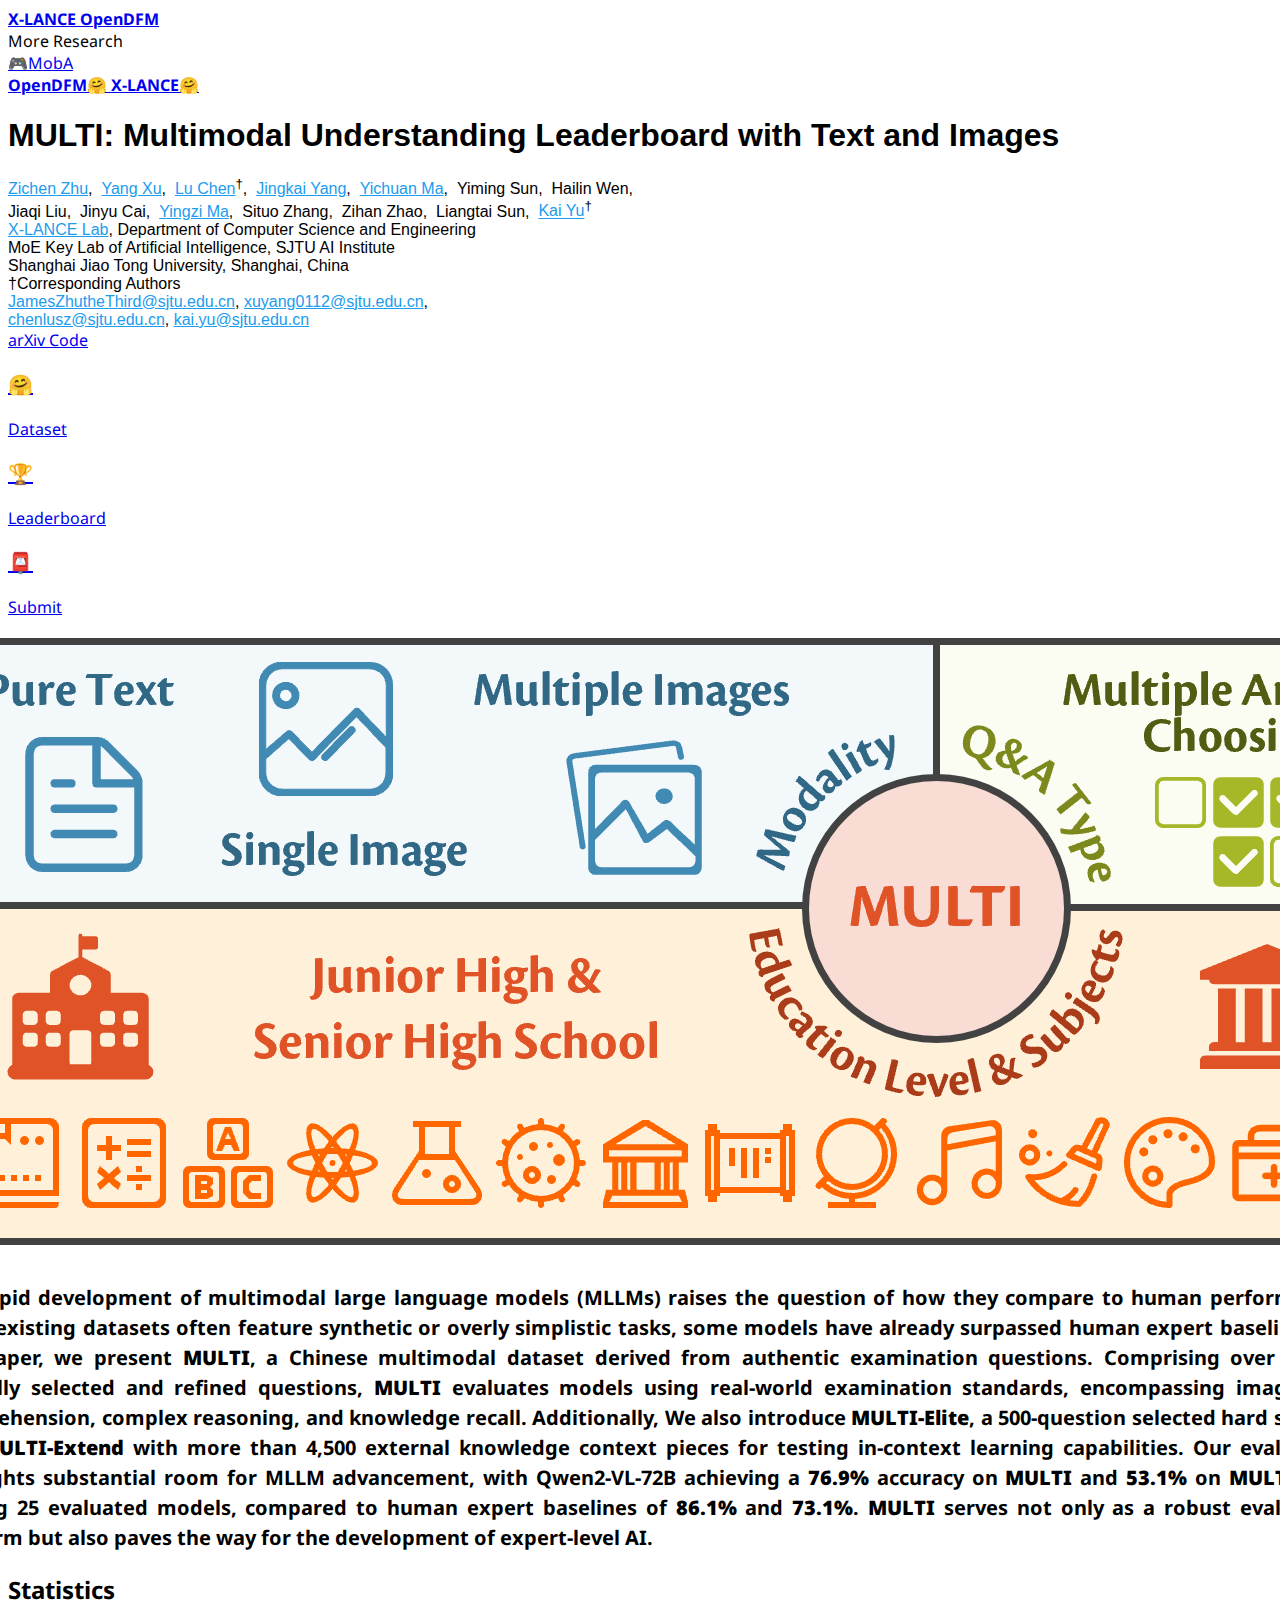
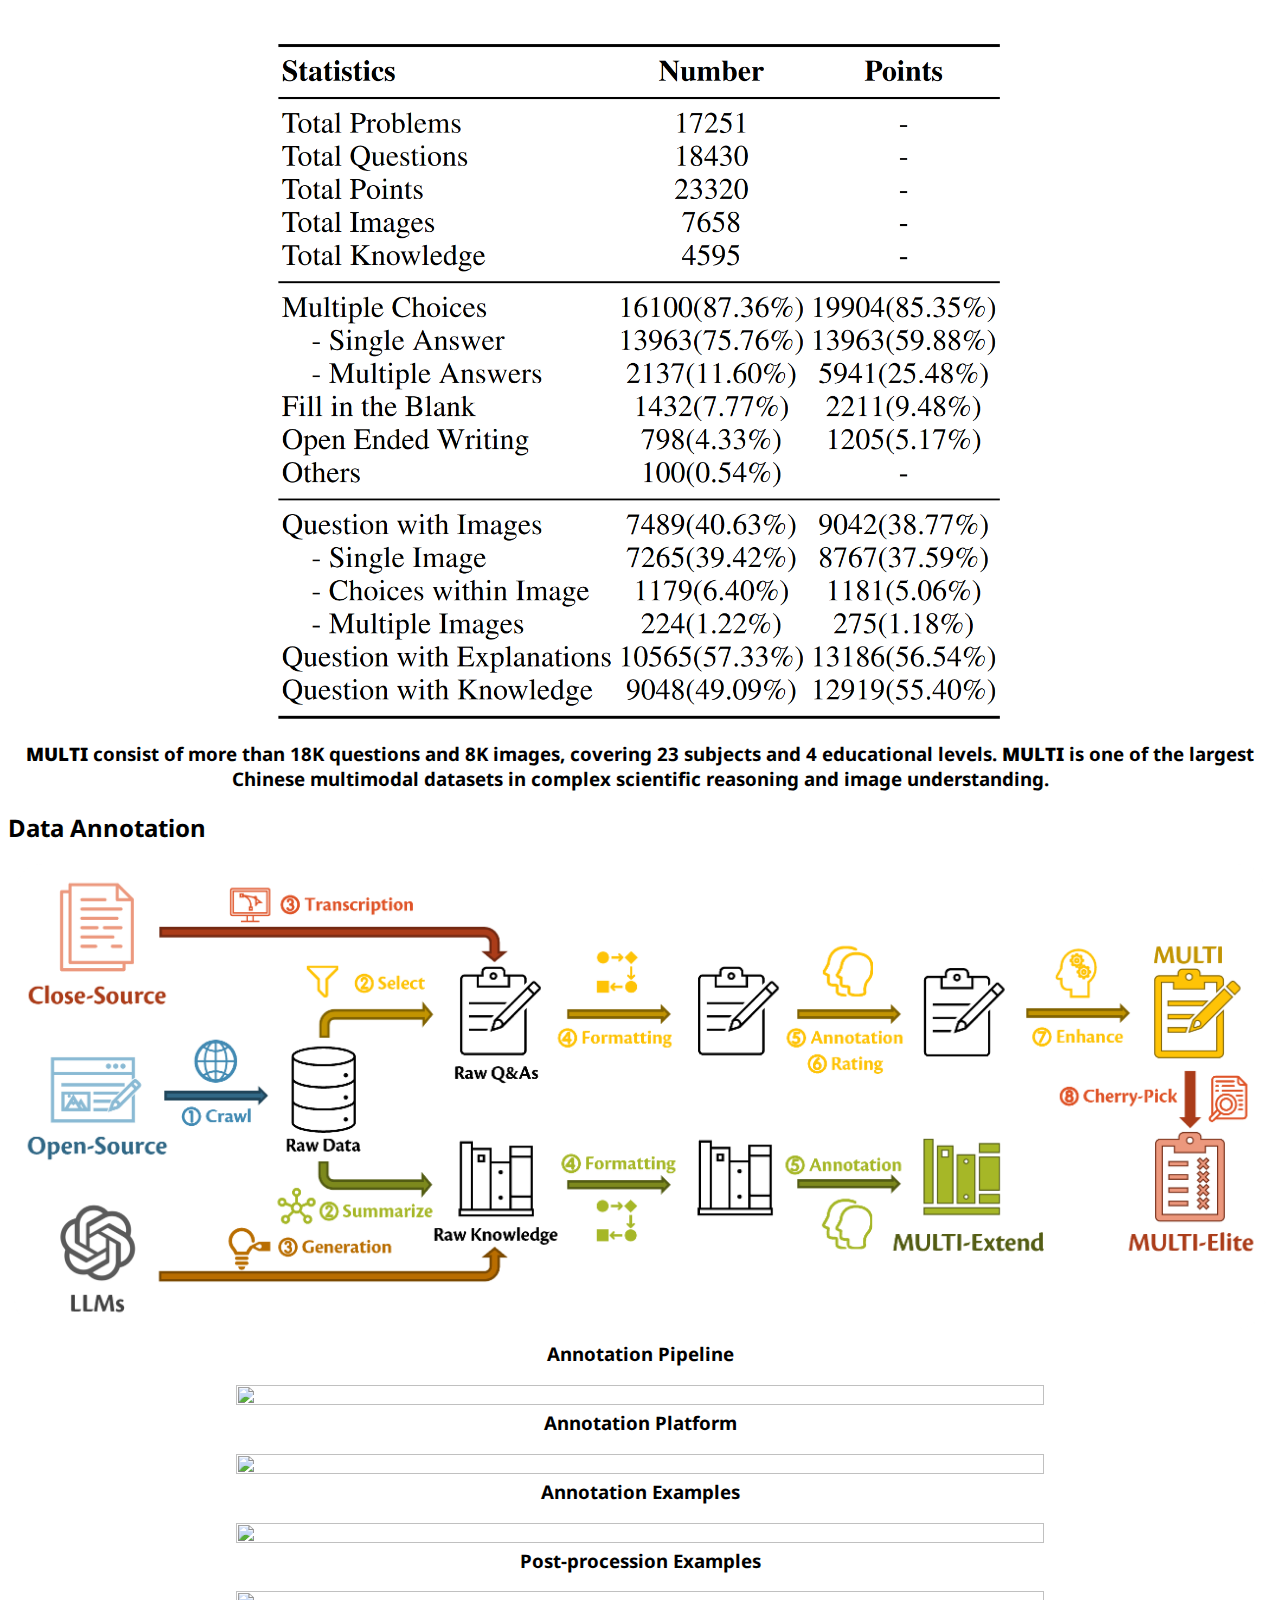
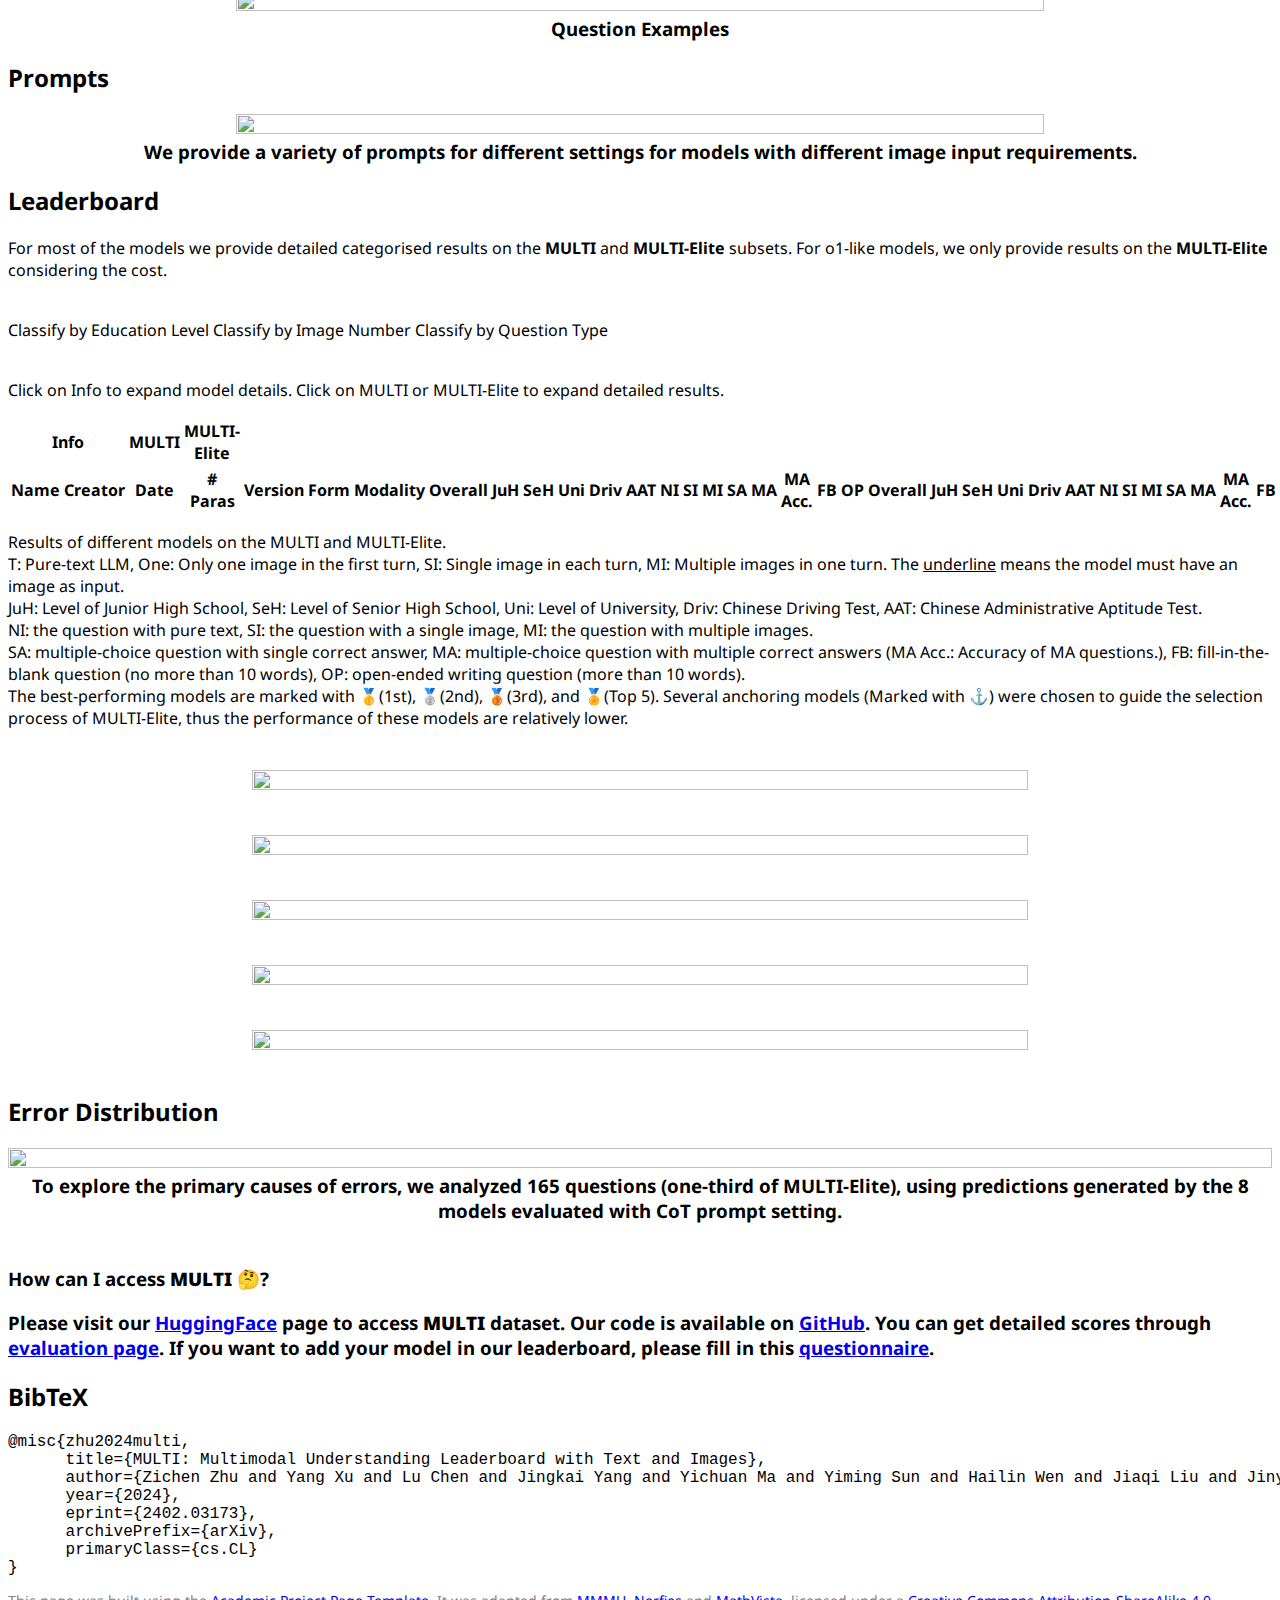
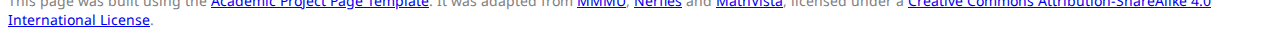
==== commit 4b0495a8: "update website" ====
--- a/docs/index.html
+++ b/docs/index.html
@@ -55,46 +55,46 @@
 <body>
 
 <nav class="navbar" role="navigation" aria-label="main navigation">
-  <div class="navbar-brand">
-    <!-- 左侧 GitHub 主页按钮 -->
-    <a href="https://github.com/OpenDFM" class="navbar-item">
-      <strong><i class="fab fa-github"></i> X-LANCE</strong>
-    </a>
-    <a href="https://github.com/OpenDFM" class="navbar-item">
-      <strong><i class="fab fa-github"></i> OpenDFM</strong>
-    </a>
-    <a role="button" class="navbar-burger" aria-label="menu" aria-expanded="false">
-      <span aria-hidden="true"></span>
-      <span aria-hidden="true"></span>
-      <span aria-hidden="true"></span>
-    </a>
-  </div>
-
-  <div class="navbar-menu">
-    <div class="navbar-start" style="flex-grow: 1; justify-content: center;">
-      <div class="navbar-item has-dropdown is-hoverable">
-        <!-- 中间的“More Research”下拉菜单 -->
-        <a class="navbar-link">
-          More Research
+    <div class="navbar-brand">
+        <!-- 左侧 GitHub 主页按钮 -->
+        <a href="https://github.com/OpenDFM" class="navbar-item">
+            <strong><i class="fab fa-github"></i> X-LANCE</strong>
         </a>
-        <div class="navbar-dropdown">
-          <a class="navbar-item" href="https://github.com/OpenDFM/MobA">
-            🎮MobA
-          </a>
-        </div>
-      </div>
-    </div>
-
-    <!-- 右侧 Hugging Face 主页按钮 -->
-    <div class="navbar-end">
-      <a href="https://huggingface.co/OpenDFM" class="navbar-item">
-        <strong>OpenDFM🤗</strong>
-      </a>
-        <a href="https://huggingface.co/OpenDFM" class="navbar-item">
-        <strong>X-LANCE🤗</strong>
-      </a>
-    </div>
-  </div>
+        <a href="https://github.com/OpenDFM" class="navbar-item">
+            <strong><i class="fab fa-github"></i> OpenDFM</strong>
+        </a>
+        <a role="button" class="navbar-burger" aria-label="menu" aria-expanded="false">
+            <span aria-hidden="true"></span>
+            <span aria-hidden="true"></span>
+            <span aria-hidden="true"></span>
+        </a>
+    </div>
+
+    <div class="navbar-menu">
+        <div class="navbar-start" style="flex-grow: 1; justify-content: center;">
+            <div class="navbar-item has-dropdown is-hoverable">
+                <!-- 中间的“More Research”下拉菜单 -->
+                <a class="navbar-link">
+                    More Research
+                </a>
+                <div class="navbar-dropdown">
+                    <a class="navbar-item" href="https://github.com/OpenDFM/MobA">
+                        🎮MobA
+                    </a>
+                </div>
+            </div>
+        </div>
+
+        <!-- 右侧 Hugging Face 主页按钮 -->
+        <div class="navbar-end">
+            <a href="https://huggingface.co/OpenDFM" class="navbar-item">
+                <strong>OpenDFM🤗</strong>
+            </a>
+            <a href="https://huggingface.co/OpenDFM" class="navbar-item">
+                <strong>X-LANCE🤗</strong>
+            </a>
+        </div>
+    </div>
 </nav>
 
 
@@ -232,13 +232,13 @@
                 <img src="static/images/overview.png"/>
 
                 <br><br>
-                Rapid progress in multimodal large language models (MLLMs) highlights the need to introduce challenging yet realistic benchmarks to the academic community, while existing benchmarks
-                primarily focus on understanding simple natural images and short context. In this paper, we present <i><b>MULTI</b></i>, as a cutting-edge benchmark for evaluating MLLMs on
-                understanding complex tables and images, and reasoning with long context. <b>MULTI</b> provides multimodal inputs and requires responses that are either precise or open-ended,
-                reflecting real-life examination styles. <b>MULTI</b> includes over 18,000 questions and challenges MLLMs with a variety of tasks, ranging from formula derivation to image detail
-                analysis and cross-modality reasoning. We also introduce <i><b>MULTI-Elite</b></i>, a 500-question selected hard subset, and <i><b>MULTI-Extend</b></i>, with more than 4,500 external
-                knowledge context pieces. Our evaluation indicates significant potential for MLLM advancement, with GPT-4V achieving a <b>63.7%</b> accuracy rate on <b>MULTI</b>, in contrast to other
-                MLLMs scoring between <b>28.5%</b> and <b>55.3%</b>. <b>MULTI</b> serves not only as a robust evaluation platform but also paves the way for the development of expert-level AI.
+                The rapid development of multimodal large language models (MLLMs) raises the question of how they compare to human performance. While existing datasets often feature synthetic or
+                overly simplistic tasks, some models have already surpassed human expert baselines. In this paper, we present <b>MULTI</b>, a Chinese multimodal dataset derived from authentic examination
+                questions. Comprising over 18,000 carefully selected and refined questions, <b>MULTI</b> evaluates models using real-world examination standards, encompassing image-text comprehension,
+                complex reasoning, and knowledge recall. Additionally, We also introduce <b>MULTI-Elite</b>, a 500-question selected hard subset, and <b>MULTI-Extend</b> with more than 4,500 external knowledge
+                context pieces for testing in-context learning capabilities. Our evaluation highlights substantial room for MLLM advancement, with Qwen2-VL-72B achieving a <b>76.9%</b> accuracy on <b>MULTI</b> and
+                <b>53.1%</b> on <b>MULTI-Elite</b> leading 25 evaluated models, compared to human expert baselines of <b>86.1%</b> and <b>73.1%</b>. <b>MULTI</b> serves not only as a robust evaluation platform but also paves the way
+                for the development of expert-level AI.
             </p>
         </h3>
     </div>
@@ -350,7 +350,8 @@
             <h2 class="title is-3" id="leaderboard">Leaderboard</h2>
             <div class="content has-text-centered">
                 <p>
-                    For most of the models we provide detailed categorised results on the <b>MULTI</b> and <b>MULTI-Elite</b> subsets. For o1-like models, we only provide results on the <b>MULTI-Elite</b> considering the cost.
+                    For most of the models we provide detailed categorised results on the <b>MULTI</b> and <b>MULTI-Elite</b> subsets. For o1-like models, we only provide results on the
+                    <b>MULTI-Elite</b> considering the cost.
                 </p>
             </div>
             <br>
@@ -425,7 +426,8 @@
                         <br>NI: the question with pure text, SI: the question with a single image, MI: the question with multiple images.
                         <br>SA: multiple-choice question with single correct answer, MA: multiple-choice question with multiple correct answers (MA Acc.: Accuracy of MA questions.), FB:
                         fill-in-the-blank question (no more than 10 words), OP: open-ended writing question (more than 10 words).
-                        <br>The best-performing models are marked with 🥇(1st), 🥈(2nd), 🥉(3rd), and 🏅(Top 5). Several anchoring models (Marked with ⚓) were chosen to guide the selection process of MULTI-Elite, thus the performance of these models are relatively lower.
+                        <br>The best-performing models are marked with 🥇(1st), 🥈(2nd), 🥉(3rd), and 🏅(Top 5). Several anchoring models (Marked with ⚓) were chosen to guide the selection process of
+                        MULTI-Elite, thus the performance of these models are relatively lower.
                     </p>
                 </div>
             </div>
@@ -533,21 +535,6 @@
         </div>
     </div>
 </section>
-
-
-
-
-
-
-
-
-
-
-
-
-
-
-
 
 
 <!-- Paper abstract -->
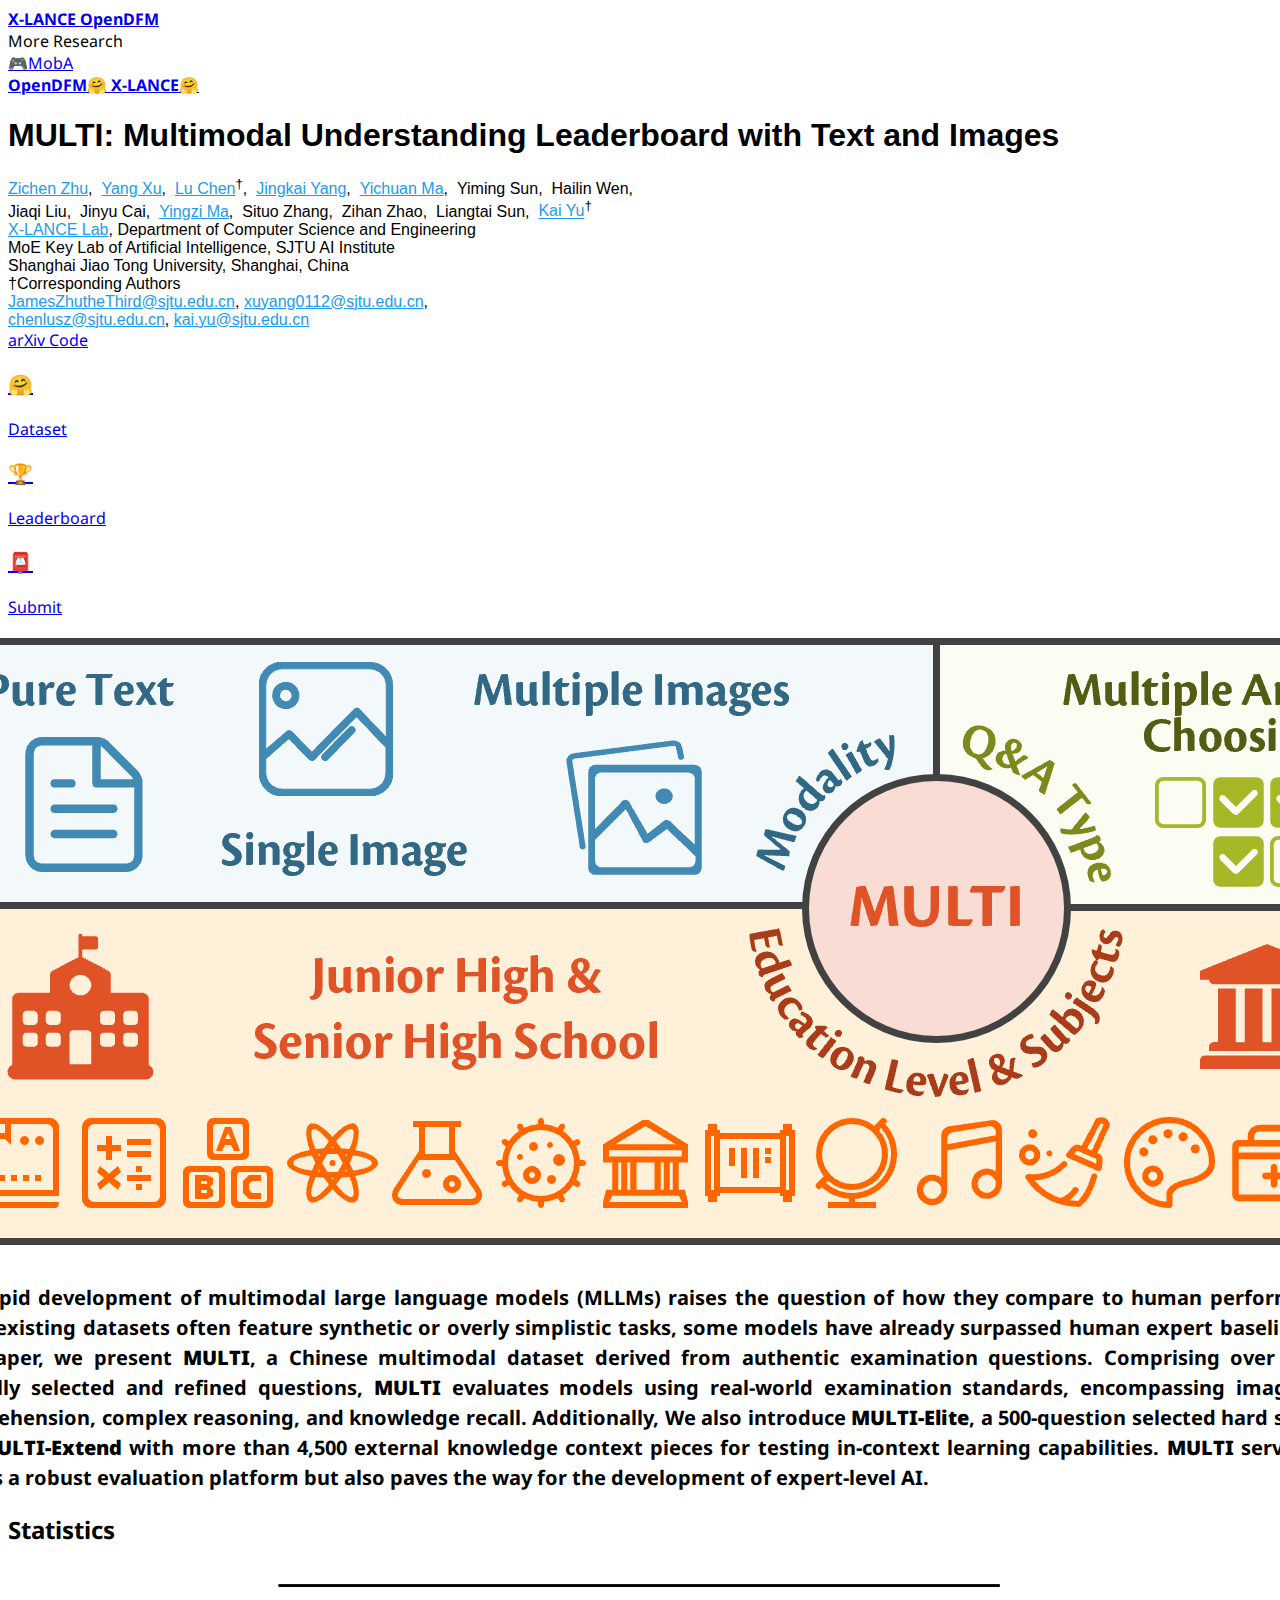
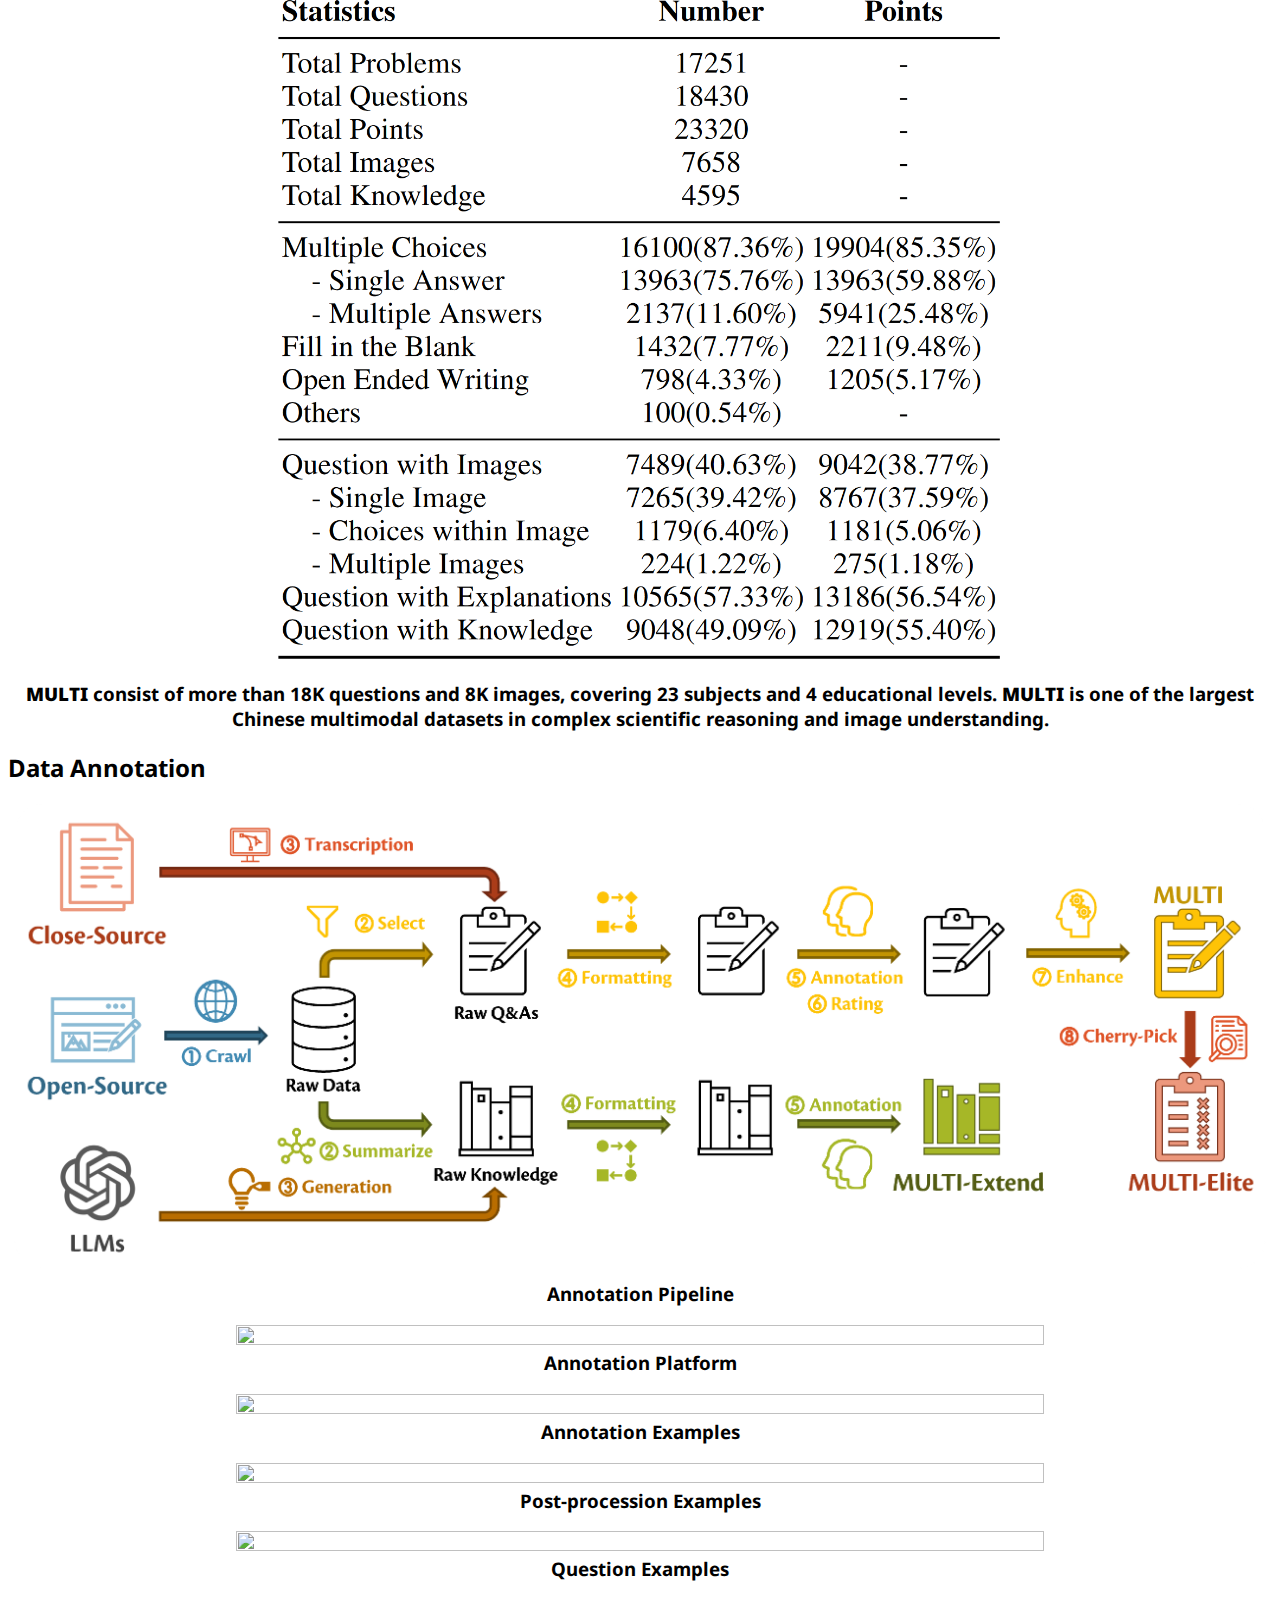
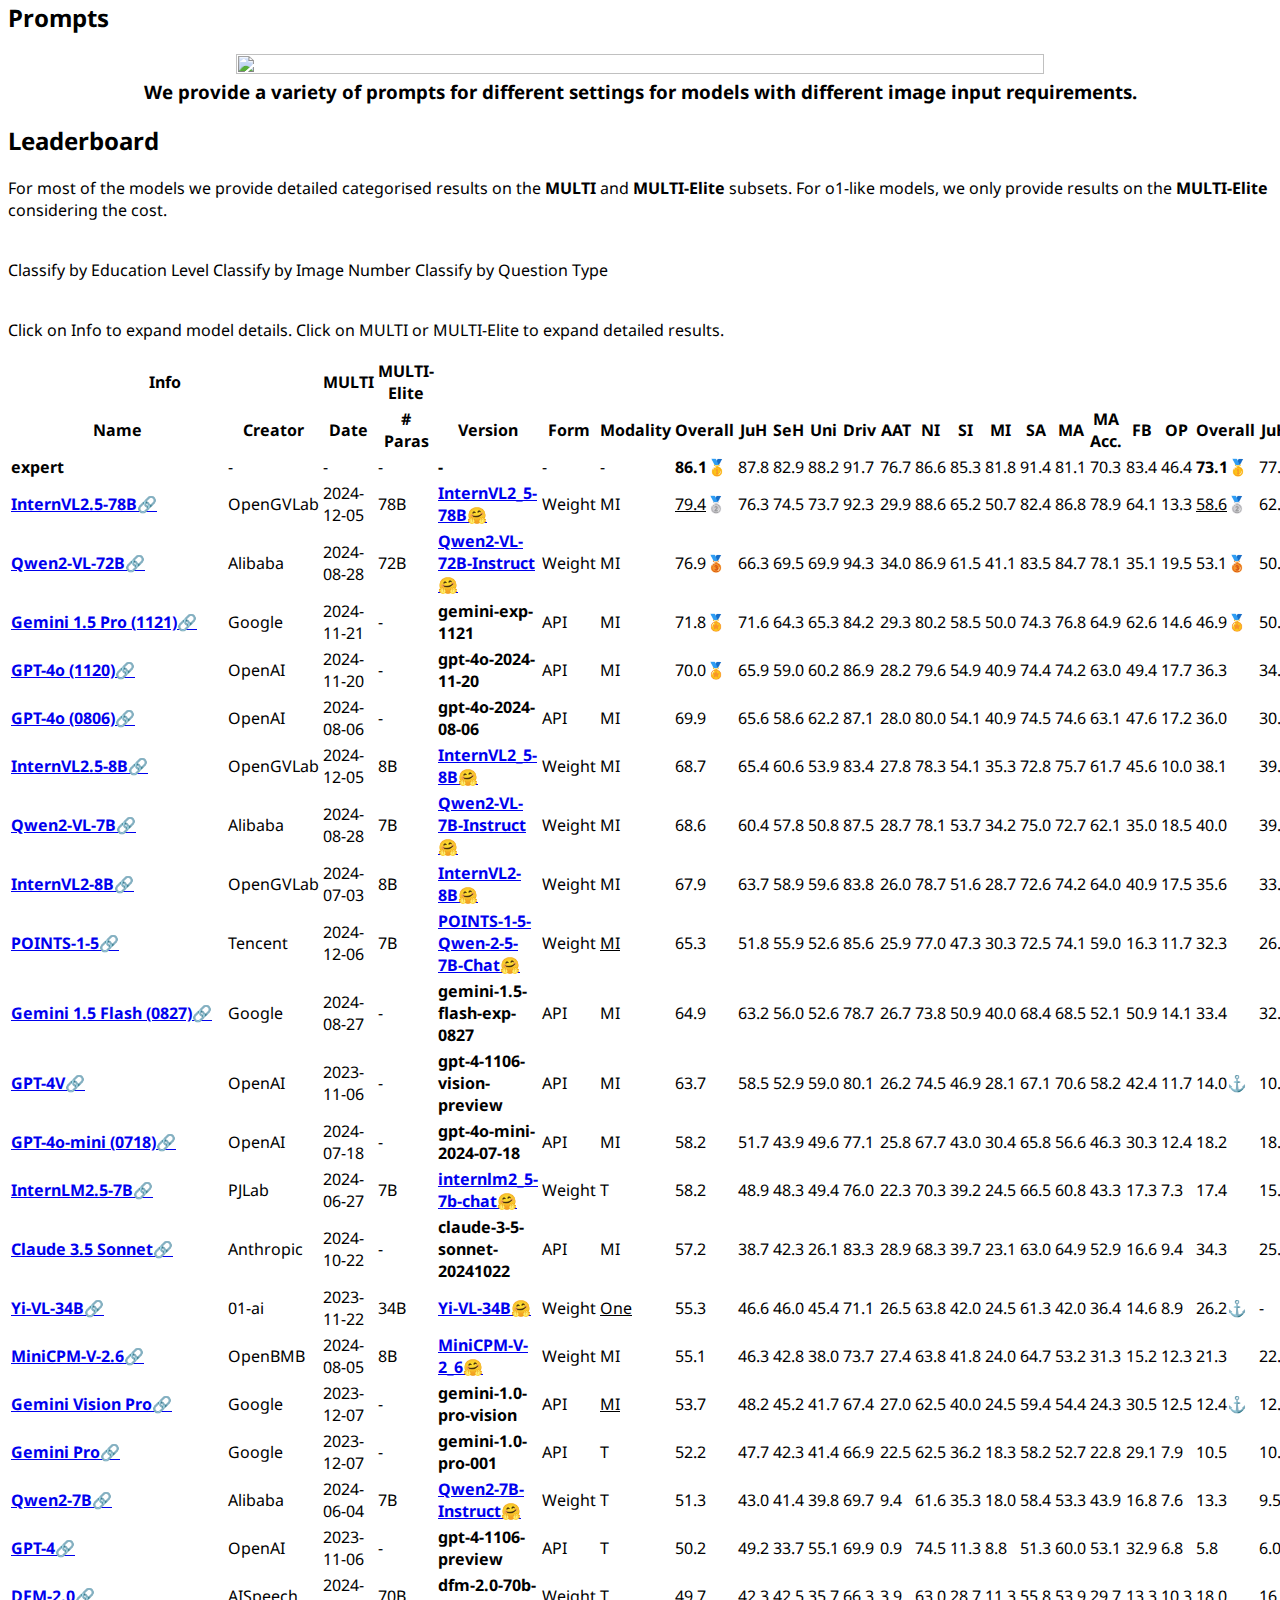
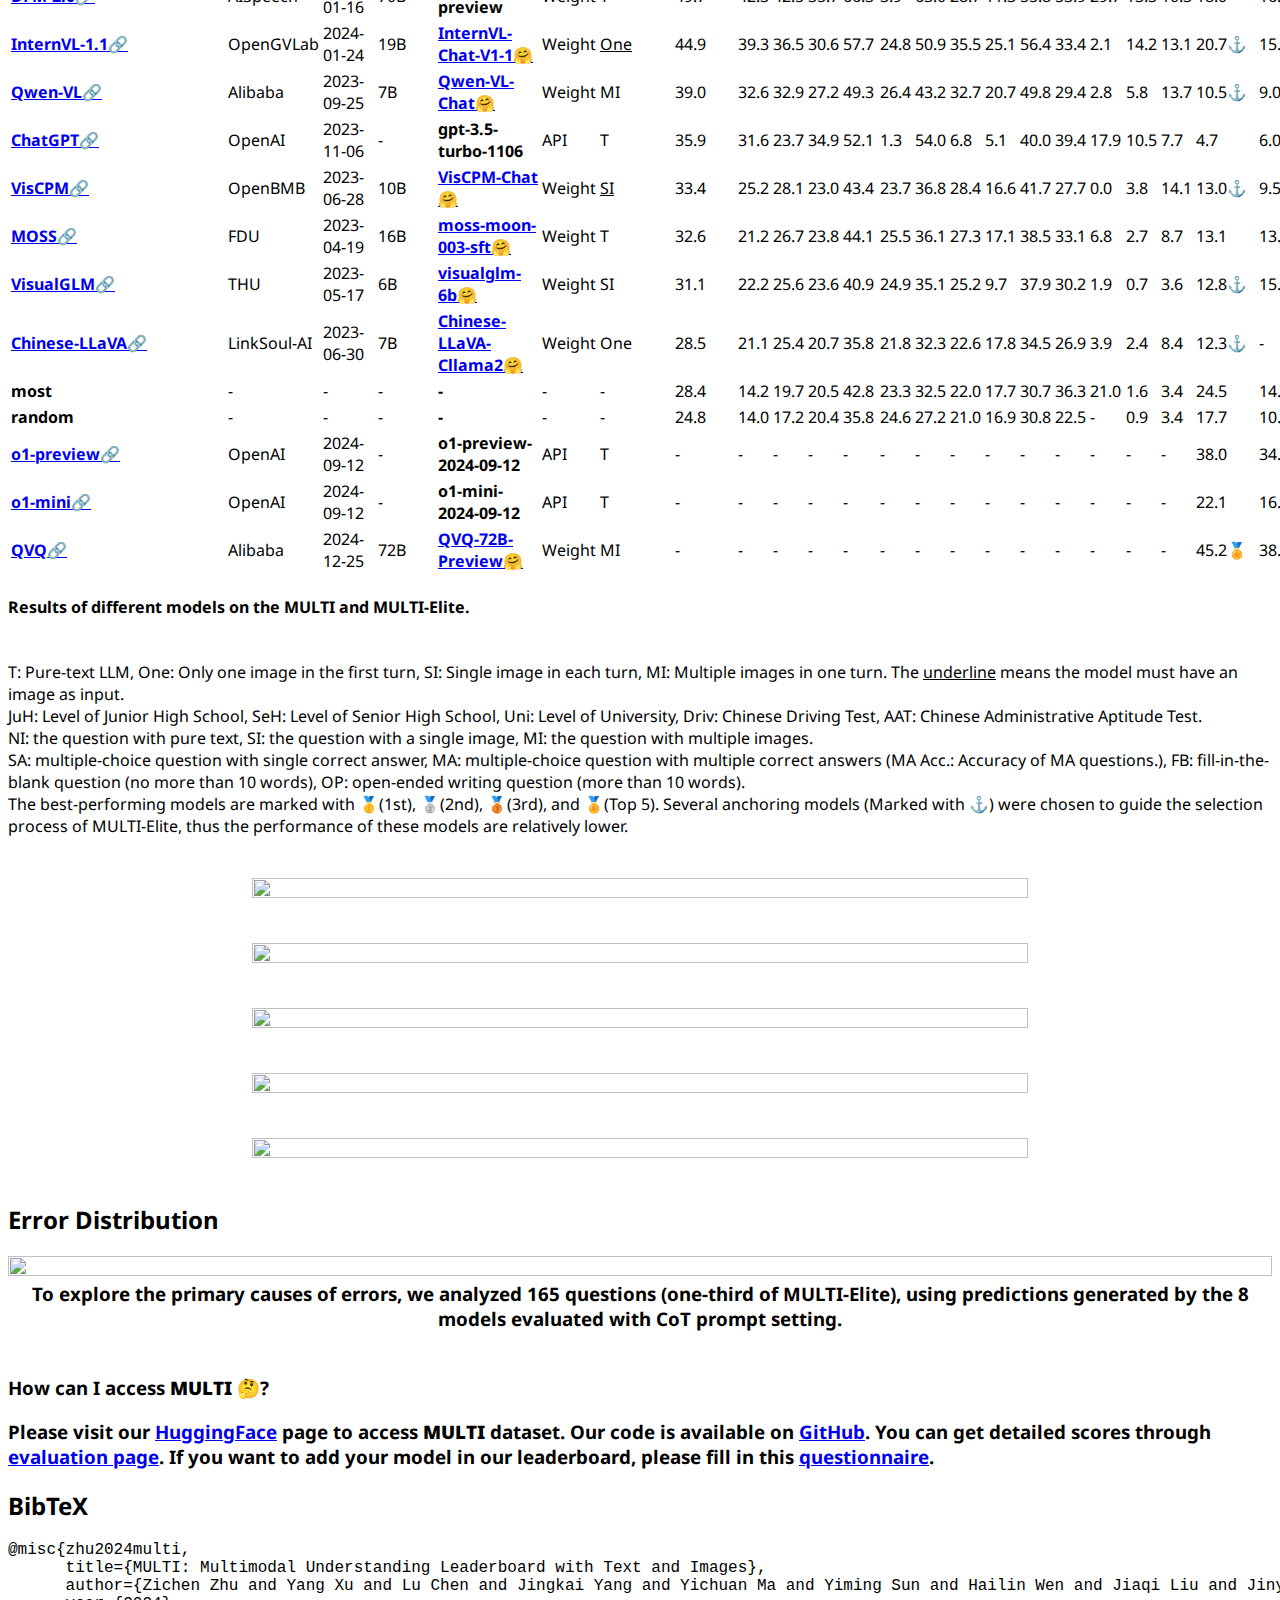
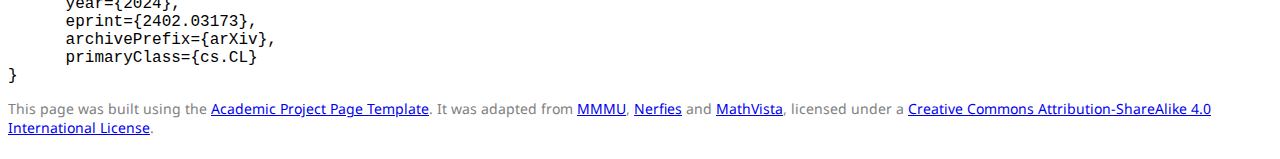
==== commit 8950dd94: "update website" ====
--- a/docs/index.html
+++ b/docs/index.html
@@ -194,7 +194,7 @@
 
                     <!-- HuggingFace Link -->
                     <span class="link-block">
-                            <a href="https://github.com/OpenDFM/MULTI-Benchmark/tree/main?tab=readme-ov-file#-leaderboard" target="_blank"
+                            <a href="#leaderboard"
                                class="external-link button is-normal is-rounded is-dark">
                                 <span class="icon">
                                     <p style="font-size:20px">&#x1F3C6;</p>
@@ -236,9 +236,10 @@
                 overly simplistic tasks, some models have already surpassed human expert baselines. In this paper, we present <b>MULTI</b>, a Chinese multimodal dataset derived from authentic examination
                 questions. Comprising over 18,000 carefully selected and refined questions, <b>MULTI</b> evaluates models using real-world examination standards, encompassing image-text comprehension,
                 complex reasoning, and knowledge recall. Additionally, We also introduce <b>MULTI-Elite</b>, a 500-question selected hard subset, and <b>MULTI-Extend</b> with more than 4,500 external knowledge
-                context pieces for testing in-context learning capabilities. Our evaluation highlights substantial room for MLLM advancement, with Qwen2-VL-72B achieving a <b>76.9%</b> accuracy on <b>MULTI</b> and
-                <b>53.1%</b> on <b>MULTI-Elite</b> leading 25 evaluated models, compared to human expert baselines of <b>86.1%</b> and <b>73.1%</b>. <b>MULTI</b> serves not only as a robust evaluation platform but also paves the way
-                for the development of expert-level AI.
+                context pieces for testing in-context learning capabilities.
+<!--                Our evaluation highlights substantial room for MLLM advancement, with Qwen2-VL-72B achieving a <b>76.9%</b> accuracy on <b>MULTI</b> and-->
+<!--                <b>53.1%</b> on <b>MULTI-Elite</b> leading 25 evaluated models, compared to human expert baselines of <b>86.1%</b> and <b>73.1%</b>. -->
+                <b>MULTI</b> serves not only as a robust evaluation platform but also paves the way for the development of expert-level AI.
             </p>
         </h3>
     </div>
@@ -419,7 +420,7 @@
                         <!-- Table body will be populated dynamically -->
                         </tbody>
                     </table>
-                    <p class="test-desc">Results of different models on the MULTI and MULTI-Elite.
+                    <p class="test-desc"><h4>Results of different models on the MULTI and MULTI-Elite.</h4>
                         <br>T: Pure-text LLM, One: Only one image in the first turn, SI: Single image in each turn, MI: Multiple images in one turn. The <u>underline</u> means the model must have an
                         image as input.
                         <br>JuH: Level of Junior High School, SeH: Level of Senior High School, Uni: Level of University, Driv: Chinese Driving Test, AAT: Chinese Administrative Aptitude Test.
